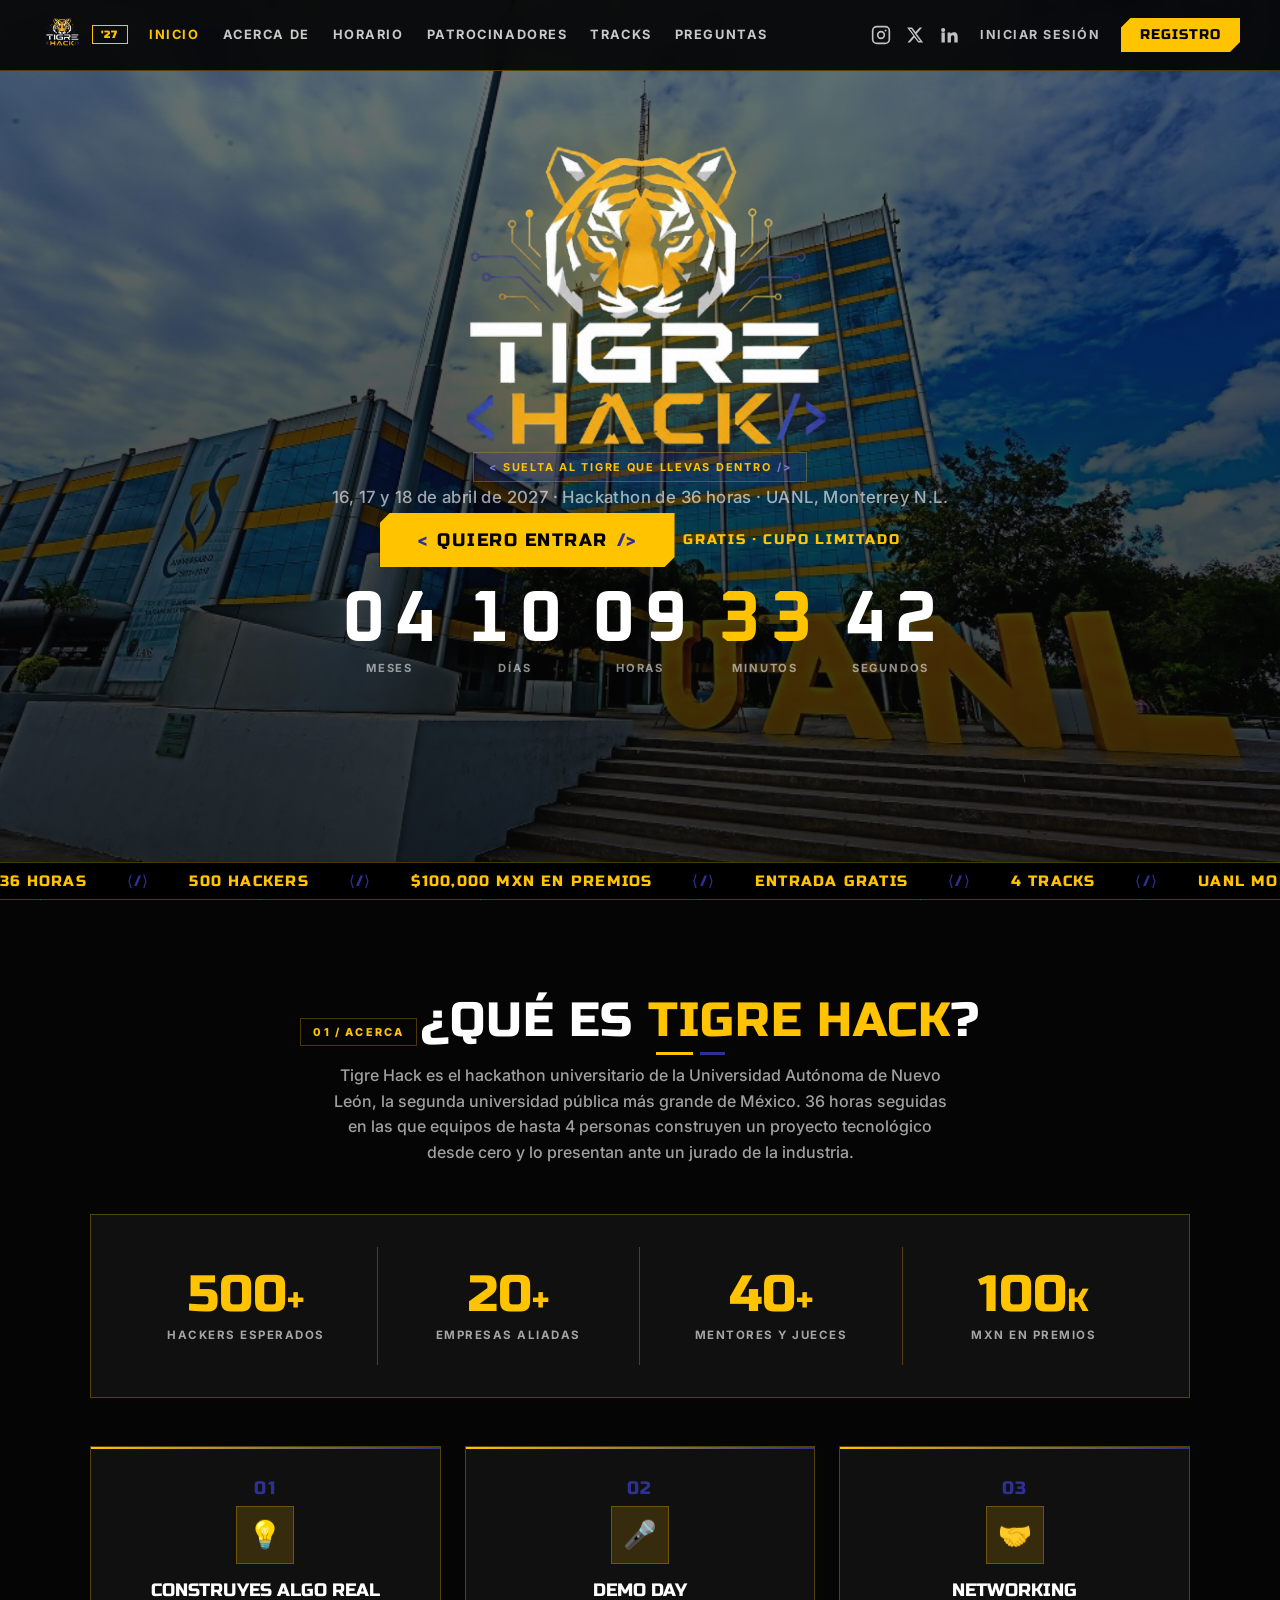
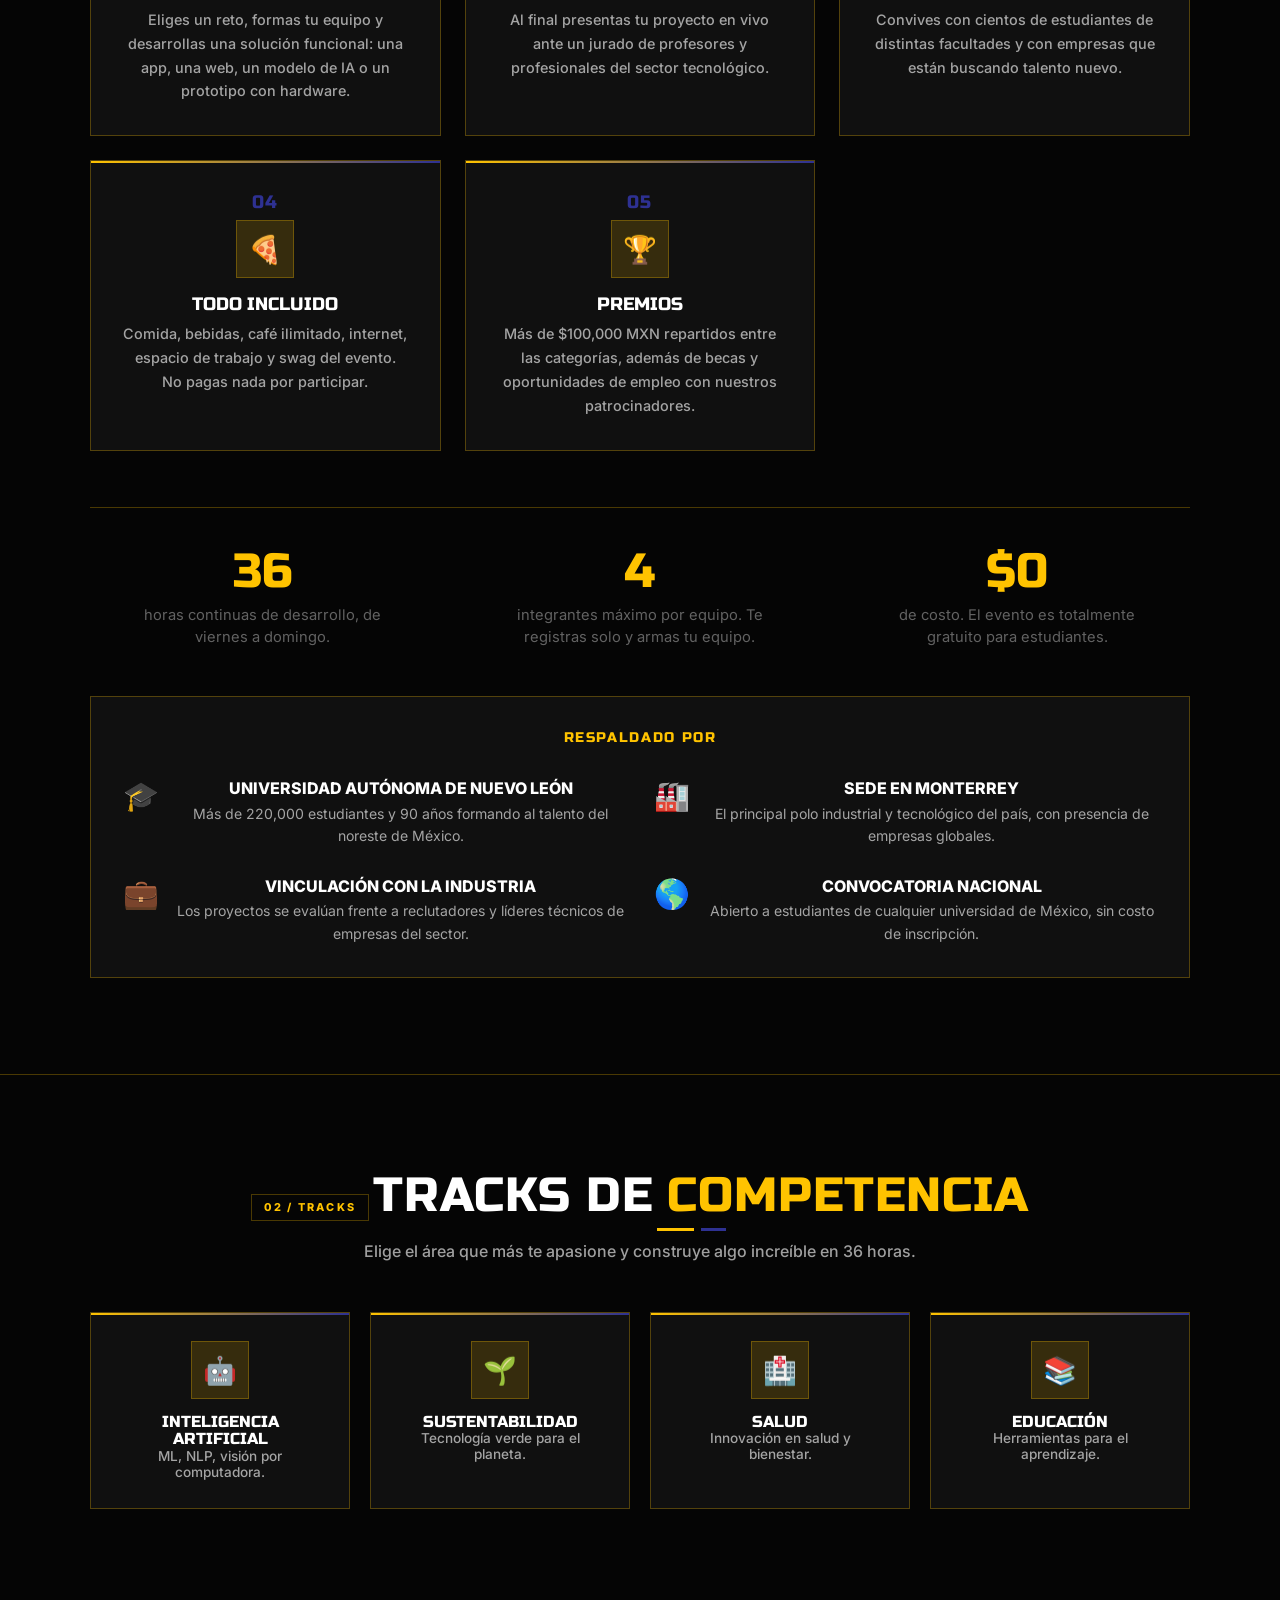
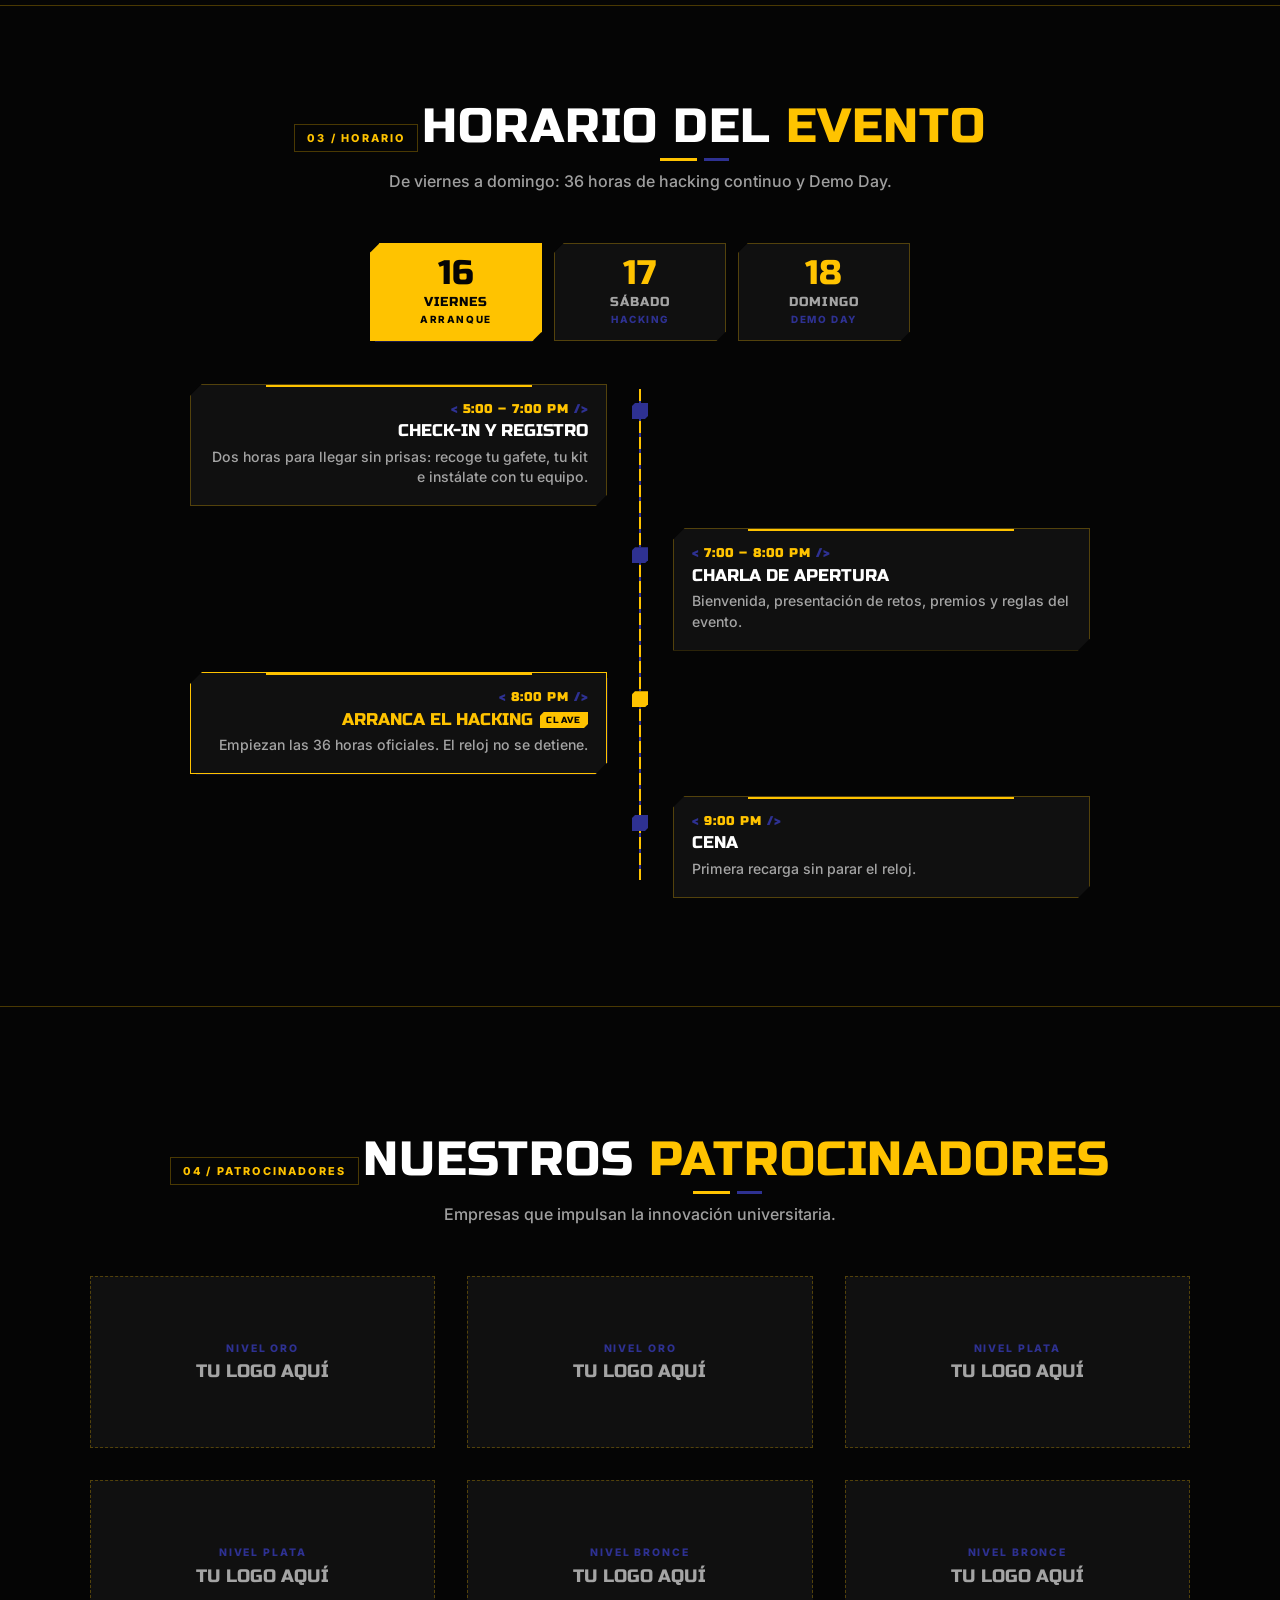
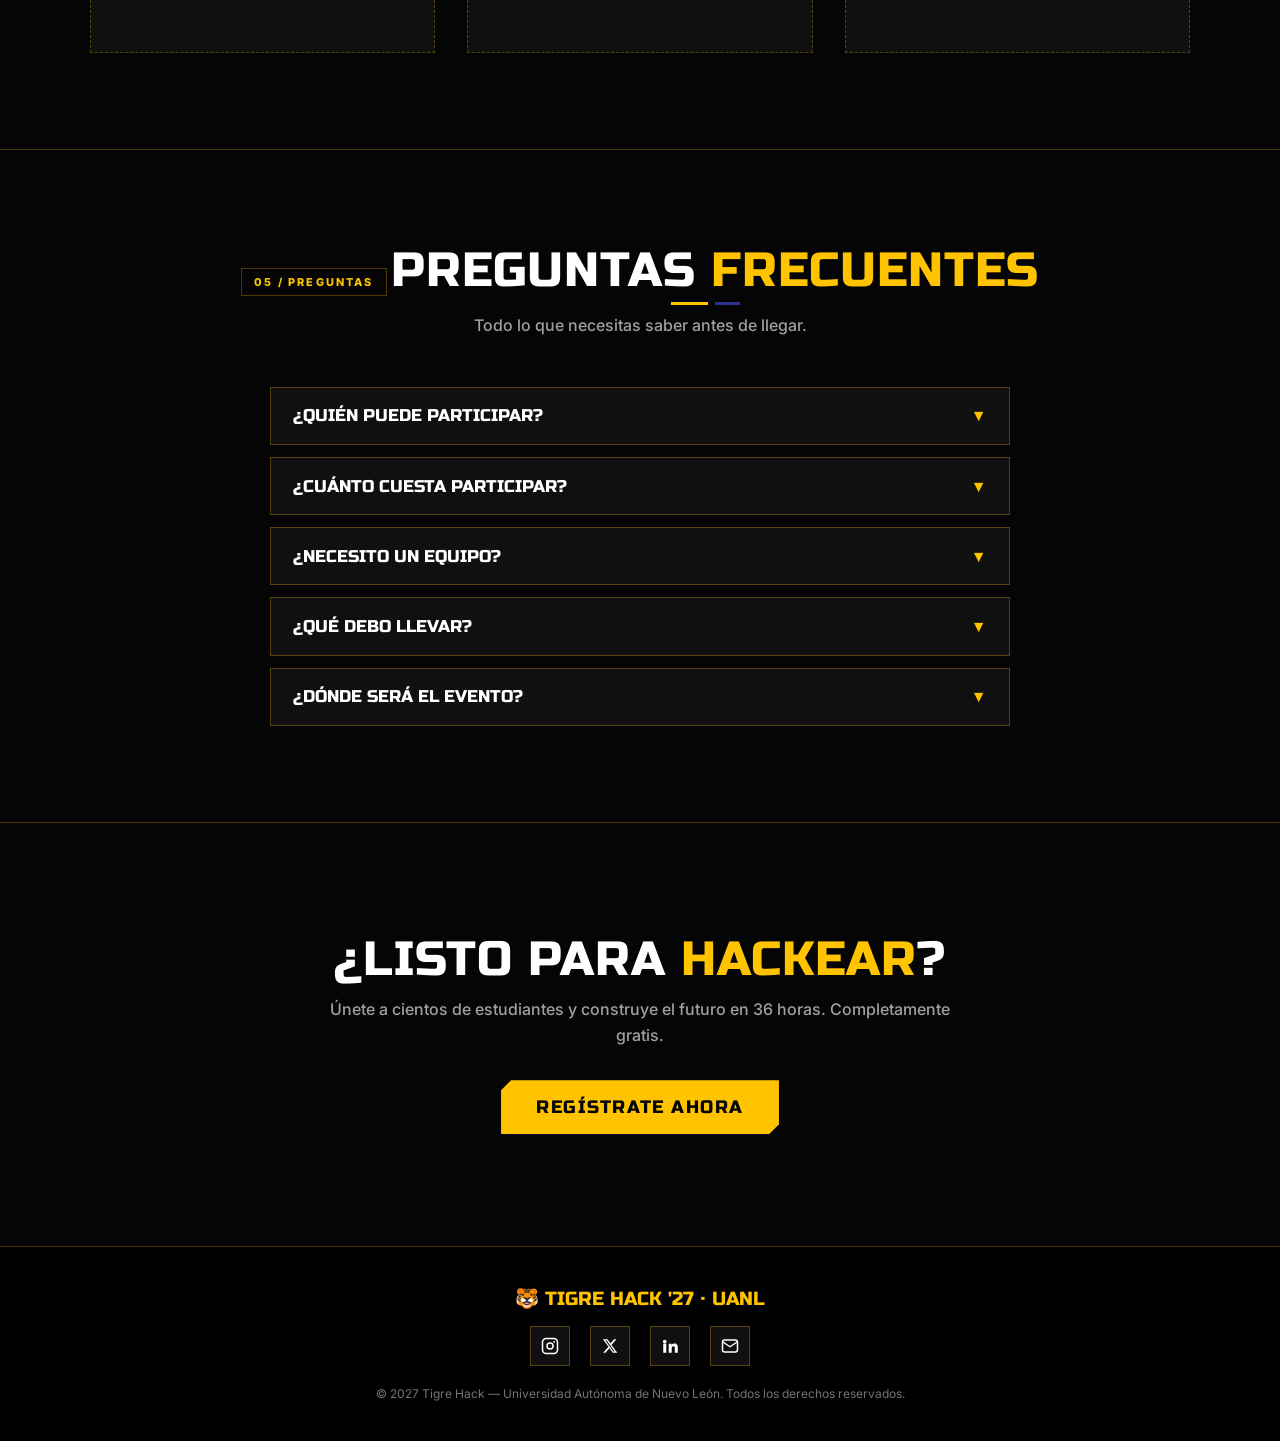
==== index.html @ 17f971e1 "Publica el sitio de Tigre Hack '27 con registro, horario y estilos. Co-authored-by: Cursor <cursorag" ====
<!DOCTYPE html>
<html lang="es">
<head>
  <meta charset="UTF-8" />
  <meta name="viewport" content="width=device-width, initial-scale=1.0" />
  <title>Tigre Hack '27 — UANL</title>
  <link rel="icon" type="image/png" href="logo.png" />
  <link rel="preconnect" href="https://fonts.googleapis.com" />
  <link rel="preconnect" href="https://fonts.gstatic.com" crossorigin />
  <link href="https://fonts.googleapis.com/css2?family=Russo+One&family=Inter:wght@400;500;600;700;800&display=swap" rel="stylesheet" />
  <link rel="stylesheet" href="css/base.css" />
  <link rel="stylesheet" href="css/laptop.css" />
  <link rel="stylesheet" href="css/celular.css" />
  <link rel="stylesheet" href="css/tigre.css?v=contador-sin-caja" />
</head>
<body class="page-logo">
  <div class="tiger-bg"></div>

  <nav>
    <div class="nav-left">
      <img src="logo.png" alt="Tigre Hack" class="nav-logo" />
      <span class="nav-badge">'27</span>
    </div>
    <div class="nav-links">
      <a href="#home" class="active">Inicio</a>
      <a href="#about">Acerca de</a>
      <a href="#schedule">Horario</a>
      <a href="#sponsors">Patrocinadores</a>
      <a href="#tracks">Tracks</a>
      <a href="#faq">Preguntas</a>
    </div>
    <div class="nav-right">
      <!-- Cambia el href por el link real de cada red -->
      <a href="#" target="_blank" rel="noopener" title="Instagram" aria-label="Instagram">
        <svg viewBox="0 0 24 24" fill="none" stroke="currentColor" stroke-width="2" stroke-linecap="round" stroke-linejoin="round">
          <rect x="2" y="2" width="20" height="20" rx="5" />
          <circle cx="12" cy="12" r="4" />
          <circle cx="17.5" cy="6.5" r="1.2" fill="currentColor" stroke="none" />
        </svg>
      </a>
      <a href="#" target="_blank" rel="noopener" title="X" aria-label="X">
        <svg viewBox="0 0 24 24" fill="currentColor">
          <path d="M17.53 3h3.02l-6.6 7.54L21.75 21h-5.9l-4.62-5.9L5.94 21H2.92l7.06-8.07L2.5 3h6.05l4.18 5.4L17.53 3Zm-1.06 16.2h1.67L7.6 4.71H5.81l10.66 14.49Z" />
        </svg>
      </a>
      <a href="#" target="_blank" rel="noopener" title="LinkedIn" aria-label="LinkedIn">
        <svg viewBox="0 0 24 24" fill="currentColor">
          <path d="M4.98 3.5a2.5 2.5 0 1 1 0 5 2.5 2.5 0 0 1 0-5ZM3 9h4v12H3V9Zm7 0h3.8v1.7h.05c.53-.95 1.83-1.95 3.77-1.95 4.03 0 4.78 2.5 4.78 5.76V21h-4v-5.6c0-1.34-.02-3.07-1.9-3.07-1.9 0-2.2 1.46-2.2 2.97V21h-4V9Z" />
        </svg>
      </a>
      <a href="login.html" class="nav-login">Iniciar sesión</a>
      <a href="registro.html" class="nav-cta">Registro</a>
    </div>
    <button class="menu-btn" id="menuBtn" type="button" aria-label="Abrir menú">
      <span></span><span></span><span></span>
    </button>
  </nav>

  <div class="mobile-menu" id="mobileMenu">
    <a href="#home" class="active">Inicio</a>
    <a href="#about">Acerca de</a>
    <a href="#schedule">Horario</a>
    <a href="#sponsors">Patrocinadores</a>
    <a href="#tracks">Tracks</a>
    <a href="#faq">Preguntas</a>
    <a href="login.html">Iniciar sesión</a>
    <a href="registro.html" class="mobile-register">Regístrate</a>
  </div>

  <section class="hero" id="home">
    <div class="hero-bg"></div>
    <div class="hero-content">
      <img class="hero-logo" src="logo.png" alt="Tigre Hack Logo" />
      <span class="hero-tag"><span class="brkt">&lt;</span> suelta al tigre que llevas dentro <span class="brkt">/&gt;</span></span>
      <p class="hero-sub">16, 17 y 18 de abril de 2027 · Hackathon de 36 horas · UANL, Monterrey N.L.</p>
      <div class="hero-acts">
        <a href="registro.html" class="btn"><span class="brkt">&lt;</span> Quiero entrar <span class="brkt">/&gt;</span></a>
        <span class="hero-gratis">Gratis · Cupo limitado</span>
      </div>
      <div class="countdown">
        <div class="count-block" id="cd-months-block">
          <span class="count-num" id="cd-months">00</span>
          <span class="count-label">meses</span>
        </div>
        <span class="count-sep" id="cd-months-sep">:</span>
        <div class="count-block">
          <span class="count-num" id="cd-days">00</span>
          <span class="count-label">días</span>
        </div>
        <span class="count-sep">:</span>
        <div class="count-block">
          <span class="count-num" id="cd-hours">00</span>
          <span class="count-label">horas</span>
        </div>
        <span class="count-sep">:</span>
        <div class="count-block">
          <span class="count-num active" id="cd-mins">00</span>
          <span class="count-label">minutos</span>
        </div>
        <span class="count-sep">:</span>
        <div class="count-block">
          <span class="count-num" id="cd-secs">00</span>
          <span class="count-label">segundos</span>
        </div>
      </div>
    </div>
    <div class="ticker" aria-hidden="true">
      <div class="ticker-in">
        <span>36 horas</span><span>500 hackers</span><span>$100,000 MXN en premios</span><span>Entrada gratis</span><span>4 tracks</span><span>UANL Monterrey</span>
        <span>36 horas</span><span>500 hackers</span><span>$100,000 MXN en premios</span><span>Entrada gratis</span><span>4 tracks</span><span>UANL Monterrey</span>
      </div>
    </div>
  </section>

  <section class="about s-azul" id="about">
    <div class="container">
      <span class="tag">01 / Acerca</span>
      <h2 class="s-title clawed">¿Qué es <span>Tigre Hack</span>?</h2>
      <p class="s-sub">Tigre Hack es el hackathon universitario de la Universidad Autónoma de Nuevo León, la segunda universidad pública más grande de México. 36 horas seguidas en las que equipos de hasta 4 personas construyen un proyecto tecnológico desde cero y lo presentan ante un jurado de la industria.</p>

      <div class="stat-strip">
        <div class="stat-cell">
          <span class="stat-num" data-count="500">500</span><span class="stat-plus">+</span>
          <span class="stat-lbl">Hackers esperados</span>
        </div>
        <div class="stat-cell">
          <span class="stat-num" data-count="20">20</span><span class="stat-plus">+</span>
          <span class="stat-lbl">Empresas aliadas</span>
        </div>
        <div class="stat-cell">
          <span class="stat-num" data-count="40">40</span><span class="stat-plus">+</span>
          <span class="stat-lbl">Mentores y jueces</span>
        </div>
        <div class="stat-cell">
          <span class="stat-num" data-count="100">100</span><span class="stat-plus">K</span>
          <span class="stat-lbl">MXN en premios</span>
        </div>
      </div>

      <div class="about-grid">
        <div class="card">
          <div class="val-n">01</div>
          <div class="icon">💡</div>
          <h3>Construyes algo real</h3>
          <p>Eliges un reto, formas tu equipo y desarrollas una solución funcional: una app, una web, un modelo de IA o un prototipo con hardware.</p>
        </div>
        <div class="card">
          <div class="val-n">02</div>
          <div class="icon">🎤</div>
          <h3>Demo Day</h3>
          <p>Al final presentas tu proyecto en vivo ante un jurado de profesores y profesionales del sector tecnológico.</p>
        </div>
        <div class="card">
          <div class="val-n">03</div>
          <div class="icon">🤝</div>
          <h3>Networking</h3>
          <p>Convives con cientos de estudiantes de distintas facultades y con empresas que están buscando talento nuevo.</p>
        </div>
        <div class="card">
          <div class="val-n">04</div>
          <div class="icon">🍕</div>
          <h3>Todo incluido</h3>
          <p>Comida, bebidas, café ilimitado, internet, espacio de trabajo y swag del evento. No pagas nada por participar.</p>
        </div>
        <div class="card">
          <div class="val-n">05</div>
          <div class="icon">🏆</div>
          <h3>Premios</h3>
          <p>Más de $100,000 MXN repartidos entre las categorías, además de becas y oportunidades de empleo con nuestros patrocinadores.</p>
        </div>
      </div>

      <div class="about-extra">
        <div class="extra-item">
          <span class="extra-num">36</span>
          <p>horas continuas de desarrollo, de viernes a domingo.</p>
        </div>
        <div class="extra-item">
          <span class="extra-num">4</span>
          <p>integrantes máximo por equipo. Te registras solo y armas tu equipo.</p>
        </div>
        <div class="extra-item">
          <span class="extra-num">$0</span>
          <p>de costo. El evento es totalmente gratuito para estudiantes.</p>
        </div>
      </div>

      <div class="respaldo">
        <h3 class="respaldo-title">Respaldado por</h3>
        <div class="respaldo-grid">
          <div class="respaldo-item">
            <span class="respaldo-icon">🎓</span>
            <div>
              <h4>Universidad Autónoma de Nuevo León</h4>
              <p>Más de 220,000 estudiantes y 90 años formando al talento del noreste de México.</p>
            </div>
          </div>
          <div class="respaldo-item">
            <span class="respaldo-icon">🏭</span>
            <div>
              <h4>Sede en Monterrey</h4>
              <p>El principal polo industrial y tecnológico del país, con presencia de empresas globales.</p>
            </div>
          </div>
          <div class="respaldo-item">
            <span class="respaldo-icon">💼</span>
            <div>
              <h4>Vinculación con la industria</h4>
              <p>Los proyectos se evalúan frente a reclutadores y líderes técnicos de empresas del sector.</p>
            </div>
          </div>
          <div class="respaldo-item">
            <span class="respaldo-icon">🌎</span>
            <div>
              <h4>Convocatoria nacional</h4>
              <p>Abierto a estudiantes de cualquier universidad de México, sin costo de inscripción.</p>
            </div>
          </div>
        </div>
      </div>
    </div>
  </section>

  <section class="tracks" id="tracks">
    <div class="container">
      <span class="tag">02 / Tracks</span>
      <h2 class="s-title clawed">Tracks de <span>Competencia</span></h2>
      <p class="s-sub">Elige el área que más te apasione y construye algo increíble en 36 horas.</p>
      <div class="tracks-grid">
        <div class="track"><div class="icon">🤖</div><h3>Inteligencia Artificial</h3><p>ML, NLP, visión por computadora.</p></div>
        <div class="track"><div class="icon">🌱</div><h3>Sustentabilidad</h3><p>Tecnología verde para el planeta.</p></div>
        <div class="track"><div class="icon">🏥</div><h3>Salud</h3><p>Innovación en salud y bienestar.</p></div>
        <div class="track"><div class="icon">📚</div><h3>Educación</h3><p>Herramientas para el aprendizaje.</p></div>
      </div>
    </div>
  </section>

  <section class="schedule s-oro" id="schedule">
    <div class="container">
      <span class="tag">03 / Horario</span>
      <h2 class="s-title clawed">Horario del <span>Evento</span></h2>
      <p class="s-sub">De viernes a domingo: 36 horas de hacking continuo y Demo Day.</p>

      <div class="day-tabs" role="tablist">
        <button class="day-tab active" data-day="vie" role="tab" aria-selected="true">
          <span class="dt-num">16</span>
          <b>Viernes</b>
          <small>Arranque</small>
        </button>
        <button class="day-tab" data-day="sab" role="tab" aria-selected="false">
          <span class="dt-num">17</span>
          <b>Sábado</b>
          <small>Hacking</small>
        </button>
        <button class="day-tab" data-day="dom" role="tab" aria-selected="false">
          <span class="dt-num">18</span>
          <b>Domingo</b>
          <small>Demo Day</small>
        </button>
      </div>

      <div class="schedule-board">
        <div class="timeline is-on" id="day-vie">
          <article class="t-item">
            <div class="t-dot"></div>
            <div class="t-body">
              <div class="time">5:00 – 7:00 PM</div>
              <h3>Check-in y registro</h3>
              <p>Dos horas para llegar sin prisas: recoge tu gafete, tu kit e instálate con tu equipo.</p>
            </div>
          </article>
          <article class="t-item">
            <div class="t-dot"></div>
            <div class="t-body">
              <div class="time">7:00 – 8:00 PM</div>
              <h3>Charla de apertura</h3>
              <p>Bienvenida, presentación de retos, premios y reglas del evento.</p>
            </div>
          </article>
          <article class="t-item highlight">
            <div class="t-dot"></div>
            <div class="t-body">
              <div class="time">8:00 PM</div>
              <h3>Arranca el hacking</h3>
              <p>Empiezan las 36 horas oficiales. El reloj no se detiene.</p>
            </div>
          </article>
          <article class="t-item">
            <div class="t-dot"></div>
            <div class="t-body">
              <div class="time">9:00 PM</div>
              <h3>Cena</h3>
              <p>Primera recarga sin parar el reloj.</p>
            </div>
          </article>
        </div>

        <div class="timeline" id="day-sab">
          <article class="t-item">
            <div class="t-dot"></div>
            <div class="t-body">
              <div class="time">10:00 AM</div>
              <h3>Desayuno</h3>
              <p>Para los que durmieron y para los que no.</p>
            </div>
          </article>
          <article class="t-item">
            <div class="t-dot"></div>
            <div class="t-body">
              <div class="time">2:00 PM</div>
              <h3>Comida</h3>
              <p>Pausa obligatoria. Sal de la silla.</p>
            </div>
          </article>
          <article class="t-item">
            <div class="t-dot"></div>
            <div class="t-body">
              <div class="time">9:00 PM</div>
              <h3>Cena</h3>
              <p>Última recarga fuerte antes del sprint final.</p>
            </div>
          </article>
          <article class="t-item">
            <div class="t-dot"></div>
            <div class="t-body">
              <div class="time">11:00 PM</div>
              <h3>Noche de tigres</h3>
              <p>Torneo relámpago, videojuegos y dinámicas para despejarte.</p>
            </div>
          </article>
        </div>

        <div class="timeline" id="day-dom">
          <article class="t-item highlight">
            <div class="t-dot"></div>
            <div class="t-body">
              <div class="time">8:00 AM</div>
              <h3>Cierre de código</h3>
              <p>Se cumplen las 36 horas. Dejas de escribir código.</p>
            </div>
          </article>
          <article class="t-item highlight">
            <div class="t-dot"></div>
            <div class="t-body">
              <div class="time">8:15 AM</div>
              <h3>Entrega en la plataforma</h3>
              <p>Repo, video y presentación deben estar subidos. Después de esta hora no se aceptan cambios.</p>
            </div>
          </article>
          <article class="t-item">
            <div class="t-dot"></div>
            <div class="t-body">
              <div class="time">8:30 AM</div>
              <h3>Ensayo libre</h3>
              <p>Monta tu stand y practica el pitch antes de que lleguen los jueces.</p>
            </div>
          </article>
          <article class="t-item">
            <div class="t-dot"></div>
            <div class="t-body">
              <div class="time">10:00 AM</div>
              <h3>Desayuno</h3>
              <p>Ya la libraste. Come antes de presentar.</p>
            </div>
          </article>
          <article class="t-item">
            <div class="t-dot"></div>
            <div class="t-body">
              <div class="time">11:00 AM</div>
              <h3>Ronda de jueces</h3>
              <p>Expo por mesas: los jueces pasan a tu stand para ver la demo en vivo.</p>
            </div>
          </article>
          <article class="t-item">
            <div class="t-dot"></div>
            <div class="t-body">
              <div class="time">12:30 PM</div>
              <h3>Pitch de finalistas</h3>
              <p>Los mejores equipos presentan en el escenario principal.</p>
            </div>
          </article>
          <article class="t-item">
            <div class="t-dot"></div>
            <div class="t-body">
              <div class="time">2:00 PM</div>
              <h3>Comida</h3>
              <p>Comemos juntos mientras delibera el jurado.</p>
            </div>
          </article>
          <article class="t-item highlight">
            <div class="t-dot"></div>
            <div class="t-body">
              <div class="time">3:30 PM</div>
              <h3>Premiación y clausura</h3>
              <p>Ganadores generales, premios por reto y menciones especiales.</p>
            </div>
          </article>
          <article class="t-item">
            <div class="t-dot"></div>
            <div class="t-body">
              <div class="time">4:30 PM</div>
              <h3>Foto grupal y despedida</h3>
              <p>Nos llevamos la foto y tú te llevas el proyecto.</p>
            </div>
          </article>
        </div>
      </div>
    </div>
  </section>

  <section class="sponsors" id="sponsors">
    <div class="container">
      <span class="tag">04 / Patrocinadores</span>
      <h2 class="s-title clawed">Nuestros <span>Patrocinadores</span></h2>
      <p class="s-sub">Empresas que impulsan la innovación universitaria.</p>
      <div class="sponsors-row">
        <div class="sp-box"><span>Nivel Oro</span><b>Tu logo aquí</b></div>
        <div class="sp-box"><span>Nivel Oro</span><b>Tu logo aquí</b></div>
        <div class="sp-box"><span>Nivel Plata</span><b>Tu logo aquí</b></div>
        <div class="sp-box"><span>Nivel Plata</span><b>Tu logo aquí</b></div>
        <div class="sp-box"><span>Nivel Bronce</span><b>Tu logo aquí</b></div>
        <div class="sp-box"><span>Nivel Bronce</span><b>Tu logo aquí</b></div>
      </div>
    </div>
  </section>

  <section class="faq s-azul" id="faq">
    <div class="container">
      <span class="tag">05 / Preguntas</span>
      <h2 class="s-title clawed">Preguntas <span>Frecuentes</span></h2>
      <p class="s-sub">Todo lo que necesitas saber antes de llegar.</p>
      <div class="faq-list">
        <div class="faq-item">
          <div class="faq-q">¿Quién puede participar? <span class="arr">▼</span></div>
          <div class="faq-a">Cualquier estudiante universitario activo en México. ¡No necesitas experiencia previa!</div>
        </div>
        <div class="faq-item">
          <div class="faq-q">¿Cuánto cuesta participar? <span class="arr">▼</span></div>
          <div class="faq-a">Es completamente gratis. Incluye comida, bebidas, swag y espacio de trabajo.</div>
        </div>
        <div class="faq-item">
          <div class="faq-q">¿Necesito un equipo? <span class="arr">▼</span></div>
          <div class="faq-a">El registro es individual, pero debes formar tu propio equipo de hasta 4 personas antes del evento.</div>
        </div>
        <div class="faq-item">
          <div class="faq-q">¿Qué debo llevar? <span class="arr">▼</span></div>
          <div class="faq-a">Tu laptop, cargador y muchas ganas. Nosotros ponemos la comida, internet, espacio y café ☕.</div>
        </div>
        <div class="faq-item">
          <div class="faq-q">¿Dónde será el evento? <span class="arr">▼</span></div>
          <div class="faq-a">En las instalaciones de la UANL, Monterrey N.L. La ubicación exacta se comparte al confirmar registro.</div>
        </div>
      </div>
    </div>
  </section>

  <section class="cta" id="register">
    <div class="container">
      <h2 class="s-title">¿Listo para <span>hackear</span>?</h2>
      <p class="s-sub">Únete a cientos de estudiantes y construye el futuro en 36 horas. Completamente gratis.</p>
      <a href="registro.html" class="btn">Regístrate Ahora</a>
    </div>
  </section>

  <footer>
    <div class="f-logo">🐯 TIGRE HACK '27 · UANL</div>
    <div class="f-socials">
      <!-- Cambia el href por el link real de cada red -->
      <a href="#" target="_blank" rel="noopener" title="Instagram" aria-label="Instagram">
        <svg viewBox="0 0 24 24" fill="none" stroke="currentColor" stroke-width="2" stroke-linecap="round" stroke-linejoin="round">
          <rect x="2" y="2" width="20" height="20" rx="5" />
          <circle cx="12" cy="12" r="4" />
          <circle cx="17.5" cy="6.5" r="1.2" fill="currentColor" stroke="none" />
        </svg>
      </a>
      <a href="#" target="_blank" rel="noopener" title="X" aria-label="X">
        <svg viewBox="0 0 24 24" fill="currentColor">
          <path d="M17.53 3h3.02l-6.6 7.54L21.75 21h-5.9l-4.62-5.9L5.94 21H2.92l7.06-8.07L2.5 3h6.05l4.18 5.4L17.53 3Zm-1.06 16.2h1.67L7.6 4.71H5.81l10.66 14.49Z" />
        </svg>
      </a>
      <a href="#" target="_blank" rel="noopener" title="LinkedIn" aria-label="LinkedIn">
        <svg viewBox="0 0 24 24" fill="currentColor">
          <path d="M4.98 3.5a2.5 2.5 0 1 1 0 5 2.5 2.5 0 0 1 0-5ZM3 9h4v12H3V9Zm7 0h3.8v1.7h.05c.53-.95 1.83-1.95 3.77-1.95 4.03 0 4.78 2.5 4.78 5.76V21h-4v-5.6c0-1.34-.02-3.07-1.9-3.07-1.9 0-2.2 1.46-2.2 2.97V21h-4V9Z" />
        </svg>
      </a>
      <a href="mailto:" title="Email" aria-label="Email">
        <svg viewBox="0 0 24 24" fill="none" stroke="currentColor" stroke-width="2" stroke-linecap="round" stroke-linejoin="round">
          <rect x="2" y="4" width="20" height="16" rx="3" />
          <path d="m3 7 9 6 9-6" />
        </svg>
      </a>
    </div>
    <p>© 2027 Tigre Hack — Universidad Autónoma de Nuevo León. Todos los derechos reservados.</p>
  </footer>

  <script src="js/app.js"></script>
</body>
</html>
---- css/base.css ----
*, *::before, *::after { margin: 0; padding: 0; box-sizing: border-box; }

:root {
  --blue: #003087;
  --blue2: #001f5b;
  --yellow: #FFC300;
  --white: #ffffff;
  --dark: #003366;
  --bg-deep: #002a52;
  --font: system-ui, -apple-system, "Segoe UI", Roboto, sans-serif;
}

html { scroll-behavior: smooth; }
html, body { max-width: 100%; overflow-x: hidden; }
body {
  font-family: var(--font);
  background: var(--dark);
  color: var(--white);
}
a { text-decoration: none; color: inherit; }
.menu-btn,
.mobile-menu { display: none; }

nav {
  position: fixed;
  top: 0; left: 0;
  width: 100%;
  z-index: 200;
  display: flex;
  align-items: center;
  justify-content: space-between;
  background: rgba(0, 30, 60, 0.85);
  backdrop-filter: blur(10px);
}
.nav-left { display: flex; align-items: center; gap: 0.5rem; }
.nav-logo { width: auto; display: block; }
.nav-badge {
  border: 1px solid var(--yellow);
  color: var(--yellow);
  font-size: 0.65rem;
  font-weight: 700;
  padding: 2px 8px;
  border-radius: 4px;
  letter-spacing: 1px;
}
.nav-links a {
  font-size: 0.8rem;
  font-weight: 700;
  text-transform: uppercase;
  letter-spacing: 1.5px;
  color: rgba(255, 255, 255, 0.8);
}
.nav-links a:hover,
.nav-links a.active { color: var(--yellow); }
.nav-right { display: flex; align-items: center; gap: 0.9rem; }
.nav-right a {
  color: rgba(255, 255, 255, 0.75);
  display: flex;
  align-items: center;
  justify-content: center;
  transition: color 0.2s, transform 0.2s;
}
.nav-right a svg { width: 20px; height: 20px; display: block; }
.nav-right a:hover { color: var(--yellow); transform: translateY(-2px); }
.nav-cta {
  border: 3px solid #101010;
  background: #101010;
  color: #ffc72c !important;
  font-size: 0.95rem;
  font-weight: 400;
  text-transform: uppercase;
  letter-spacing: 0.05em;
  padding: 0.6rem 1.3rem;
  border-radius: 0;
  margin-left: 0.4rem;
  box-shadow: 5px 5px 0 rgba(16, 16, 16, 0.28);
}
.nav-cta:hover {
  transform: translate(-2px, -2px);
  box-shadow: 8px 8px 0 rgba(16, 16, 16, 0.35);
}
.nav-login {
  font-size: 0.78rem;
  font-weight: 700;
  text-transform: uppercase;
  letter-spacing: 1px;
  margin-left: 0.4rem;
}

.hero {
  position: relative;
  width: 100%;
  display: flex;
  flex-direction: column;
  align-items: center;
  justify-content: center;
  text-align: center;
  overflow: hidden;
}
.hero-bg {
  position: absolute;
  inset: 0;
  background:
    linear-gradient(to bottom, rgba(0, 0, 0, 0.5) 0%, rgba(0, 31, 91, 0.65) 100%),
    url("../Imagenes/fondo-hero-uanl.jpg") center / cover no-repeat;
}
.hero-content {
  position: relative;
  z-index: 2;
  padding: 0 1rem;
  width: 100%;
  display: flex;
  flex-direction: column;
  align-items: center;
  text-align: center;
}
.hero-logo {
  display: block;
  margin-left: auto;
  margin-right: auto;
}
.hero-sub {
  opacity: 0.85;
  letter-spacing: 0.4px;
  line-height: 1.5;
}

.countdown { display: flex; justify-content: center; align-items: flex-start; }
.countdown [hidden] { display: none; }
.count-block { display: flex; flex-direction: column; align-items: center; }
.count-num {
  font-weight: 700;
  line-height: 1;
  font-variant-numeric: tabular-nums;
}
.count-num.active { color: var(--yellow); }
.count-label {
  font-size: 0.7rem;
  text-transform: uppercase;
  letter-spacing: 2px;
  opacity: 0.6;
  margin-top: 0.3rem;
}
.count-sep {
  font-weight: 900;
  opacity: 0.3;
  padding-top: 0.15rem;
}

section { position: relative; }
.container { max-width: 1100px; margin: 0 auto; position: relative; z-index: 1; text-align: center; }
.s-title { font-weight: 900; margin-bottom: 0.75rem; }
.s-title span { color: var(--yellow); }
.s-sub { opacity: 0.65; max-width: 580px; line-height: 1.6; margin-left: auto; margin-right: auto; }

.about { background: transparent; }

.about-grid { display: grid; }
.card {
  position: relative;
  background:
    linear-gradient(150deg, rgba(255, 255, 255, 0.07), rgba(255, 255, 255, 0.015));
  border: 1px solid rgba(255, 255, 255, 0.1);
  border-radius: 20px;
  backdrop-filter: blur(6px);
  overflow: hidden;
}
.card::before {
  content: "";
  position: absolute;
  top: 0;
  left: 1.75rem;
  right: 1.75rem;
  height: 1px;
  background: linear-gradient(90deg, transparent, rgba(255, 195, 0, 0.7), transparent);
}
.card .icon {
  display: inline-flex;
  align-items: center;
  justify-content: center;
  border-radius: 14px;
  background: rgba(255, 195, 0, 0.1);
  border: 1px solid rgba(255, 195, 0, 0.25);
  margin-bottom: 1rem;
}
.card h3 { color: var(--white); margin-bottom: 0.5rem; }
.card p { opacity: 0.6; line-height: 1.65; }

.stat-strip {
  display: grid;
  border: 1px solid rgba(255, 195, 0, 0.22);
  border-radius: 20px;
  background:
    linear-gradient(145deg, rgba(255, 195, 0, 0.08), rgba(0, 48, 135, 0.25));
  box-shadow: 0 20px 60px rgba(0, 0, 0, 0.35);
  backdrop-filter: blur(6px);
}
.stat-cell { text-align: center; }
.stat-num,
.stat-plus {
  font-weight: 900;
  color: var(--yellow);
  line-height: 1;
}
.stat-lbl {
  display: block;
  text-transform: uppercase;
  letter-spacing: 1.5px;
  opacity: 0.6;
  font-weight: 700;
}

.about-extra {
  display: grid;
  border-top: 1px solid rgba(255, 195, 0, 0.15);
}

.respaldo { border-top: 1px solid rgba(255, 195, 0, 0.15); }
.respaldo-title {
  text-align: center;
  text-transform: uppercase;
  letter-spacing: 3px;
  color: var(--yellow);
  font-weight: 800;
}
.respaldo-grid { display: grid; }
.respaldo-item { display: flex; align-items: flex-start; }
.respaldo-item h4 { font-weight: 800; margin-bottom: 0.3rem; }
.respaldo-item p { opacity: 0.6; line-height: 1.6; }
.extra-item { text-align: center; }
.extra-num {
  display: block;
  font-weight: 900;
  color: var(--yellow);
  line-height: 1;
}
.extra-item p { opacity: 0.6; line-height: 1.5; }

.tracks { background: transparent; }
.tracks-grid { display: grid; }
.track {
  position: relative;
  border: 1px solid rgba(255, 255, 255, 0.12);
  border-radius: 18px;
  text-align: center;
  background: linear-gradient(160deg, rgba(255, 255, 255, 0.08), rgba(255, 255, 255, 0.02));
  backdrop-filter: blur(6px);
  overflow: hidden;
}
.track::before {
  content: "";
  position: absolute;
  top: 0;
  left: 25%;
  right: 25%;
  height: 1px;
  background: linear-gradient(90deg, transparent, rgba(255, 195, 0, 0.6), transparent);
}
.track .icon {
  display: inline-flex;
  align-items: center;
  justify-content: center;
  border-radius: 50%;
  background: rgba(255, 195, 0, 0.1);
  border: 1px solid rgba(255, 195, 0, 0.25);
  margin-bottom: 0.85rem;
}
.track p { opacity: 0.55; }

.schedule { background: transparent; }

.day-tabs {
  display: grid;
  grid-template-columns: repeat(3, 1fr);
  gap: 0.7rem;
  margin: 0 auto 2.25rem;
  max-width: 520px;
}
.day-tab {
  font: inherit;
  cursor: pointer;
  color: #fff;
  padding: 0.75rem 0.6rem 0.85rem;
  font-weight: 700;
  letter-spacing: 0.02em;
  background: rgba(255, 255, 255, 0.06);
  border: 1px solid rgba(255, 255, 255, 0.18);
  transition: 0.2s;
}
.day-tab b,
.day-tab small,
.dt-num { display: block; }
.day-tab:hover { border-color: var(--yellow); }
.day-tab.active {
  background: var(--yellow);
  border-color: var(--yellow);
  color: var(--dark);
}

.schedule-board { width: 100%; }
.timeline {
  display: flex;
  flex-direction: column;
  position: relative;
  width: 100%;
  max-width: 880px;
  margin: 0 auto;
  padding: 0.25rem 0 0;
  box-sizing: border-box;
}
.timeline[hidden],
.timeline:not(.is-on) { display: none !important; }
.timeline.is-on { display: flex; }
.t-item {
  display: grid;
  grid-template-columns: 1fr 22px 1fr;
  column-gap: 1.25rem;
  align-items: start;
  position: relative;
  padding: 0 0 1.5rem;
  text-align: left;
}
.t-dot {
  grid-column: 2;
  grid-row: 1;
  width: 14px;
  height: 14px;
  margin-top: 1.15rem;
  justify-self: center;
  border-radius: 0;
  background: var(--yellow);
  box-sizing: border-box;
  position: relative;
  z-index: 2;
}
.t-body { width: 100%; }
.t-item:nth-of-type(odd) .t-body {
  grid-column: 1;
  grid-row: 1;
  text-align: right;
}
.t-item:nth-of-type(even) .t-body {
  grid-column: 3;
  grid-row: 1;
  text-align: left;
}
.time { color: var(--yellow); font-weight: 700; }
.t-body p { opacity: 0.55; }
.t-item.highlight .t-body h3 { color: var(--yellow); }

.sponsors {
  background: transparent;
  text-align: center;
}
.sponsors-row { display: flex; flex-wrap: wrap; justify-content: center; }
.sp-box {
  background: linear-gradient(160deg, rgba(255, 255, 255, 0.07), rgba(255, 255, 255, 0.02));
  border: 1px dashed rgba(255, 255, 255, 0.22);
  border-radius: 16px;
  backdrop-filter: blur(4px);
  display: flex;
  align-items: center;
  justify-content: center;
  font-size: 0.75rem;
  opacity: 0.5;
}

.faq { background: transparent; }
.faq-list { display: flex; flex-direction: column; }
.faq-item {
  border: 1px solid rgba(255, 255, 255, 0.1);
  border-radius: 16px;
  overflow: hidden;
  background: linear-gradient(160deg, rgba(255, 255, 255, 0.06), rgba(255, 255, 255, 0.015));
  backdrop-filter: blur(4px);
}
.faq-q {
  cursor: pointer;
  font-weight: 600;
  display: flex;
  justify-content: space-between;
  align-items: center;
  gap: 1rem;
  user-select: none;
}
.faq-q .arr { color: var(--yellow); }
.faq-a { display: none; opacity: 0.65; line-height: 1.7; }
.faq-item.open .faq-a { display: block; }
.faq-item.open .arr { transform: rotate(180deg); }

.cta {
  background: transparent;
  text-align: center;
}
.cta .s-sub { margin-left: auto; margin-right: auto; }
.btn {
  display: inline-block;
  background: #ffc72c;
  color: #101010;
  font-weight: 400;
  border: 3px solid #101010;
  border-radius: 0;
  text-transform: uppercase;
  letter-spacing: 0.05em;
  box-shadow: 8px 8px 0 rgba(16, 16, 16, 0.3);
}

footer { background: transparent; text-align: center; }
.f-logo { font-weight: 900; color: var(--yellow); margin-bottom: 1rem; }
.f-socials { display: flex; justify-content: center; gap: 1.25rem; margin-bottom: 1.25rem; }
.f-socials a {
  width: 40px;
  height: 40px;
  border: 1px solid rgba(255, 255, 255, 0.15);
  border-radius: 50%;
  display: flex;
  align-items: center;
  justify-content: center;
  color: rgba(255, 255, 255, 0.75);
  transition: color 0.2s, border-color 0.2s, transform 0.2s;
}
.f-socials a svg { width: 18px; height: 18px; display: block; }
.f-socials a:hover {
  color: var(--yellow);
  border-color: var(--yellow);
  transform: translateY(-2px);
}
footer p { font-size: 0.75rem; opacity: 0.35; }
---- css/laptop.css ----
/* Estilos solo para laptop / escritorio */
@media (min-width: 769px) {
  nav {
    padding: 0.8rem 2.5rem;
    justify-content: flex-start;
    gap: 1.35rem;
  }
  .nav-logo { height: 44px; }
  .nav-links { display: flex; gap: 1.45rem; }
  .nav-right { display: flex; margin-left: auto; }
  .menu-btn,
  .mobile-menu { display: none !important; }

  .hero {
    height: 100vh;
    justify-content: flex-start;
    padding-top: 5.6rem;
    padding-bottom: 3.4rem;
  }
  .hero-logo {
    width: 480px;
    margin: 0 auto -0.5rem;
    filter: drop-shadow(0 0 40px rgba(255, 195, 0, 0.25));
  }
  .hero-sub {
    font-size: 1.05rem;
    max-width: 640px;
    margin: 0 auto 0.15rem;
  }
  .hero-acts { margin: 0.1rem auto 0.45rem; }

  .countdown { gap: 2.5rem; }
  .count-num { font-size: 4.5rem; }
  .count-sep { font-size: 4rem; display: block; }

  section { padding: 6rem 2rem; }
  .s-title { font-size: 3rem; }
  .s-sub { margin: 0 auto 3rem; font-size: 1rem; }

  .stat-strip {
    grid-template-columns: repeat(4, 1fr);
    padding: 2rem 1.5rem;
    margin-bottom: 3rem;
  }
  .stat-num { font-size: 3.2rem; }
  .stat-plus { font-size: 2rem; }
  .stat-lbl { font-size: 0.72rem; margin-top: 0.5rem; }

  .respaldo { margin-top: 3.5rem; padding-top: 2.5rem; }
  .respaldo-title { font-size: 0.85rem; margin-bottom: 2rem; }
  .respaldo-grid { grid-template-columns: repeat(2, 1fr); gap: 1.75rem; }
  .respaldo-item { gap: 1rem; }
  .respaldo-icon { font-size: 1.8rem; }
  .respaldo-item h4 { font-size: 1rem; }
  .respaldo-item p { font-size: 0.88rem; }

  .about-grid { grid-template-columns: repeat(3, 1fr); gap: 1.5rem; }
  .about-extra {
    grid-template-columns: repeat(3, 1fr);
    gap: 2rem;
    margin-top: 3.5rem;
    padding-top: 2.5rem;
  }
  .extra-num { font-size: 3rem; margin-bottom: 0.5rem; }
  .extra-item p { font-size: 0.92rem; max-width: 260px; margin: 0 auto; }
  .card { padding: 2rem; }
  .card .icon { font-size: 1.7rem; width: 58px; height: 58px; }
  .card h3 { font-size: 1.15rem; }
  .card p { font-size: 0.9rem; }
  .card {
    transition: transform 0.15s, box-shadow 0.15s;
  }
  .card:hover {
    transform: translate(-3px, -3px);
    box-shadow: 9px 9px 0 #101010;
  }

  .tracks-grid { grid-template-columns: repeat(4, 1fr); gap: 1.25rem; }
  .track { padding: 1.75rem; transition: transform 0.15s, box-shadow 0.15s; }
  .track .icon { font-size: 1.7rem; width: 58px; height: 58px; }
  .track h3 { font-size: 1rem; }
  .track p { font-size: 0.85rem; }
  .track:hover {
    transform: translate(-3px, -3px);
    box-shadow: 9px 9px 0 #101010;
  }

  .timeline { max-width: 900px; }
  body.page-logo .schedule { padding-bottom: 6rem; }
  body.page-logo .sponsors { padding-top: 7rem; }
  .t-body h3 { font-size: 1.05rem; }
  .t-body p { font-size: 0.88rem; }

  .sponsors .s-sub { margin: 0 auto 3rem; }
  .sponsors-row { gap: 2rem; }
  .sp-box { width: 170px; height: 85px; }
  .sp-box:hover { border-color: var(--yellow); opacity: 0.85; }

  .faq-list { max-width: 740px; gap: 0.9rem; margin-left: auto; margin-right: auto; }
  .faq-q { padding: 1.1rem 1.4rem; font-size: 0.95rem; }
  .faq-a { padding: 0 1.4rem 1.1rem; font-size: 0.9rem; }
  .faq-item:hover { border-color: rgba(255, 195, 0, 0.25); }

  .cta { padding: 7rem 2rem; }
  .cta .s-sub { margin-bottom: 2rem; }
  .btn { padding: 1rem 2.6rem; font-size: 1.6rem; }
  .btn:hover {
    transform: translate(-2px, -2px);
    box-shadow: 8px 8px 0 rgba(16, 16, 16, 0.35);
  }

  footer { padding: 2.5rem 2rem; }
  .f-logo { font-size: 1.2rem; }
  .f-socials a:hover { border-color: var(--yellow); color: var(--yellow); }
}
---- css/celular.css ----
/* Estilos solo para celular */
@media (max-width: 768px) {
  nav { padding: 0.6rem 1rem; }
  .nav-logo { height: 42px; }
  .nav-links,
  .nav-right { display: none; }

  .menu-btn {
    display: flex;
    flex-direction: column;
    justify-content: center;
    width: 44px;
    height: 44px;
    border: 0;
    background: transparent;
    cursor: pointer;
    padding: 10px;
    z-index: 220;
  }
  .menu-btn span {
    display: block;
    height: 2px;
    background: var(--yellow);
    border-radius: 2px;
  }
  .menu-btn span + span { margin-top: 6px; }
  body.menu-open .menu-btn span:nth-child(1) { transform: translateY(8px) rotate(45deg); }
  body.menu-open .menu-btn span:nth-child(2) { opacity: 0; }
  body.menu-open .menu-btn span:nth-child(3) { transform: translateY(-8px) rotate(-45deg); }
  body.menu-open { overflow: hidden; }

  .mobile-menu {
    display: none;
    position: fixed;
    inset: 0;
    z-index: 190;
    background: #050505;
    padding: 5.5rem 1.5rem 2rem;
    flex-direction: column;
  }
  body.menu-open .mobile-menu { display: flex; }
  .mobile-menu a {
    font-size: 1.35rem;
    font-weight: 400;
    font-family: "Russo One", Impact, sans-serif;
    text-transform: uppercase;
    letter-spacing: 0.06em;
    padding: 1rem 0;
    border-bottom: 1px solid rgba(255, 195, 0, 0.25);
    color: #fff;
  }
  .mobile-menu a.active { color: #ffc300; }
  .mobile-menu .mobile-register {
    margin-top: 1.5rem;
    text-align: center;
    background: #ffc300;
    color: #050505;
    border: 0;
    border-radius: 0;
    padding: 0.85rem 1.5rem;
    font-family: "Russo One", Impact, sans-serif;
    font-weight: 400;
    letter-spacing: 0.08em;
    box-shadow: 6px 6px 0 #2e3192;
  }

  .hero {
    min-height: 100svh;
    justify-content: flex-start;
    padding: 4.8rem 1rem 3.2rem;
  }
  .hero-logo { width: min(320px, 88vw); margin: 0 auto -0.35rem; }
  .hero-sub {
    font-size: 1.05rem;
    margin: 0 auto 0.15rem;
    max-width: 92vw;
  }
  .hero-acts { margin: 0.1rem auto 0.5rem; }

  .countdown { gap: 1.2rem; }
  .count-num { font-size: 3.1rem; }
  .count-sep { display: none; }
  .count-label { font-size: 0.78rem; }

  section { padding: 3.5rem 1.15rem; }
  .s-title { font-size: 1.7rem; }
  .s-sub { margin-bottom: 1.75rem; font-size: 0.92rem; margin-left: auto; margin-right: auto; }

  .stat-strip {
    grid-template-columns: 1fr 1fr;
    gap: 1.5rem 0.5rem;
    padding: 1.5rem 1rem;
    margin-bottom: 2rem;
  }
  .stat-num { font-size: 2.1rem; }
  .stat-plus { font-size: 1.3rem; }
  .stat-lbl { font-size: 0.62rem; margin-top: 0.35rem; }

  .respaldo { margin-top: 2.25rem; padding-top: 1.75rem; }
  .respaldo-title { font-size: 0.75rem; margin-bottom: 1.5rem; }
  .respaldo-grid { grid-template-columns: 1fr; gap: 1.25rem; }
  .respaldo-item { gap: 0.85rem; }
  .respaldo-icon { font-size: 1.5rem; }
  .respaldo-item h4 { font-size: 0.95rem; }
  .respaldo-item p { font-size: 0.85rem; }

  .about-grid { grid-template-columns: 1fr; gap: 1rem; }
  .about-extra {
    grid-template-columns: 1fr;
    gap: 1.5rem;
    margin-top: 2.25rem;
    padding-top: 1.75rem;
  }
  .extra-num { font-size: 2.4rem; margin-bottom: 0.35rem; }
  .extra-item p { font-size: 0.88rem; }
  .card { padding: 1.4rem; }
  .card .icon { font-size: 1.4rem; width: 48px; height: 48px; }
  .card h3 { font-size: 1.05rem; }
  .card p { font-size: 0.88rem; }

  .tracks-grid { grid-template-columns: 1fr 1fr; gap: 0.75rem; }
  .track { padding: 1.25rem 0.7rem; }
  .track .icon { font-size: 1.3rem; width: 44px; height: 44px; }
  .track h3 { font-size: 0.82rem; }
  .track p { font-size: 0.72rem; }

  .day-tabs { max-width: none; }
  .day-tab { padding: 0.7rem 0.3rem 0.8rem; }
  .dt-num { font-size: 1.55rem; }
  body.page-logo .schedule { padding-bottom: 4rem; }
  body.page-logo .sponsors { padding-top: 5rem; }
  .t-body h3 { font-size: 0.95rem; }
  .t-body p { font-size: 0.82rem; }

  .sponsors .s-sub { margin: 0 auto 1.75rem; }
  .sponsors-row { gap: 0.8rem; }
  .sp-box { width: 42%; height: 70px; }

  .faq-list { gap: 0.7rem; }
  .faq-q { padding: 1rem 1rem; font-size: 0.92rem; }
  .faq-a { padding: 0 1rem 1rem; font-size: 0.86rem; }

  .cta { padding: 4rem 1.15rem; }
  .cta .s-sub { margin-bottom: 1.5rem; }
  .btn {
    width: 100%;
    max-width: 320px;
    padding: 0.85rem 1.8rem;
    font-size: 1.2rem;
  }

  footer { padding: 2rem 1.15rem; }
  .f-logo { font-size: 1rem; }
}

@media (max-width: 380px) {
  .tracks-grid { grid-template-columns: 1fr; }
  .count-num { font-size: 2.6rem; }
  .sp-box { width: 100%; }
}
---- css/tigre.css ----
/* ============================================================
   TEMA LOGO — negro, oro del tigre, circuitos y brackets
   Extraído de logo.png: #050505, #FFC300, #FFFFFF, #2E3192
   ============================================================ */

:root {
  --bg: #050505;
  --panel: #101010;
  --oro: #ffc300;
  --oro-dim: rgba(255, 195, 0, 0.16);
  --circuito: #2e3192;
  --blanco: #ffffff;
  --muted: rgba(255, 255, 255, 0.62);
  --linea: rgba(255, 195, 0, 0.28);
  --display: "Russo One", Impact, "Arial Black", sans-serif;
  --sans: "Inter", system-ui, -apple-system, "Segoe UI", sans-serif;
  --display-btn: var(--display);
  --yellow: #ffc300;
  --gold: #ffc300;
  --gold-light: #ffc300;
  --gold-grad: #ffc300;
  --negro-cartel: #050505;
  --oro-cartel: #ffc300;
}

body.page-logo {
  background: var(--bg);
  color: var(--blanco);
  font-family: var(--sans);
}

body.page-logo .tiger-bg {
  display: block;
  position: fixed;
  inset: 0;
  z-index: -2;
  pointer-events: none;
  background:
    radial-gradient(720px 480px at 50% 18%, rgba(255, 195, 0, 0.08), transparent 62%),
    radial-gradient(640px 420px at 80% 70%, rgba(46, 49, 146, 0.18), transparent 60%),
    var(--bg);
}
body.page-logo .tiger-bg::before {
  content: "";
  position: absolute;
  top: 46%;
  left: 50%;
  transform: translate(-50%, -50%);
  width: min(720px, 90vw);
  height: min(720px, 90vw);
  background: url("../logo.png") center / contain no-repeat;
  opacity: 0.07;
}
body.page-logo .tiger-bg::after {
  content: "";
  position: absolute;
  inset: 0;
  opacity: 0.22;
  background-image:
    linear-gradient(90deg, transparent 0 18%, var(--oro) 18% 18.6%, transparent 18.6% 40%, var(--circuito) 40% 40.5%, transparent 40.5%),
    linear-gradient(180deg, transparent 0 30%, var(--circuito) 30% 30.4%, transparent 30.4% 62%, var(--oro) 62% 62.45%, transparent 62.45%),
    radial-gradient(circle at 18% 30%, var(--oro) 0 2px, transparent 2.5px),
    radial-gradient(circle at 40% 62%, var(--circuito) 0 2px, transparent 2.5px),
    radial-gradient(circle at 72% 22%, var(--oro) 0 2px, transparent 2.5px);
  background-size: 220px 220px;
}

body.page-logo nav {
  background: rgba(5, 5, 5, 0.92);
  border-bottom: 1px solid var(--linea);
  backdrop-filter: blur(10px);
}
body.page-logo .nav-badge {
  background: transparent;
  color: var(--oro);
  border: 1px solid var(--oro);
  border-radius: 0;
  font-family: var(--display);
  letter-spacing: 0.12em;
}
body.page-logo .nav-links a {
  font-family: var(--sans);
  font-weight: 700;
  color: rgba(255, 255, 255, 0.78);
  letter-spacing: 0.12em;
}
body.page-logo .nav-links a:hover,
body.page-logo .nav-links a.active { color: var(--oro); border-bottom: 0; }
body.page-logo .nav-right a { color: rgba(255, 255, 255, 0.75); }
body.page-logo .nav-right a:hover { color: var(--oro); transform: none; }
body.page-logo .nav-login {
  font-family: var(--sans);
  font-size: 0.78rem;
  font-weight: 700;
  letter-spacing: 0.12em;
  color: rgba(255, 255, 255, 0.78);
}
body.page-logo .nav-login:hover { color: var(--oro); }

.btn,
.nav-cta,
.btn-primary,
.mobile-register {
  font-family: var(--display);
  font-weight: 400;
  text-transform: uppercase;
  letter-spacing: 0.08em;
  border-radius: 0;
  clip-path: polygon(10px 0, 100% 0, 100% calc(100% - 10px), calc(100% - 10px) 100%, 0 100%, 0 10px);
  transition: background 0.2s, color 0.2s, box-shadow 0.2s, transform 0.2s;
}
.btn::after,
.nav-cta::after { content: none; }

.btn {
  display: inline-block;
  background: var(--oro);
  color: #050505;
  border: 0;
  padding: 1rem 2.2rem;
  font-size: 1.15rem;
  box-shadow: 0 0 0 1px #050505, 6px 6px 0 var(--circuito);
}
.btn:hover {
  transform: translate(-2px, -2px);
  box-shadow: 0 0 0 1px #050505, 9px 9px 0 var(--circuito);
  background: var(--oro);
  color: #050505;
}
.btn:active {
  transform: translate(2px, 2px);
  box-shadow: 0 0 0 1px #050505, 2px 2px 0 var(--circuito);
}
.btn .brkt { color: var(--circuito); padding: 0 0.15em; }

.nav-cta {
  background: var(--oro);
  border: 0;
  color: #050505 !important;
  font-size: 0.85rem;
  padding: 0.55rem 1.2rem;
  margin-left: 0.4rem;
  box-shadow: 0 0 0 1px #050505, 4px 4px 0 var(--circuito);
}
.nav-cta:hover {
  background: var(--oro);
  color: #050505 !important;
  border-color: transparent;
  transform: translate(-1px, -1px);
  box-shadow: 0 0 0 1px #050505, 6px 6px 0 var(--circuito);
}
body.page-logo .nav-right a.nav-cta,
body.page-logo .nav-right a.nav-cta:hover {
  color: #050505 !important;
  background: var(--oro);
}

body.page-logo .hero {
  background: transparent;
  color: var(--blanco);
  border-bottom: 1px solid var(--linea);
  overflow: hidden;
  justify-content: flex-start;
}
body.page-logo .hero-bg {
  background:
    linear-gradient(to bottom, rgba(5, 5, 5, 0.55) 0%, rgba(5, 5, 5, 0.82) 100%),
    url("../Imagenes/fondo-hero-uanl.jpg") center / cover no-repeat;
}
body.page-logo .hero::before,
body.page-logo .hero::after { display: none; }
body.page-logo .hero-content { z-index: 2; }
body.page-logo .hero-logo {
  filter: drop-shadow(0 0 28px rgba(255, 195, 0, 0.35));
  /* logo.png tiene ~131px vacíos abajo: sube slogan, fecha, CTA y contador al < HACK /> */
  margin-bottom: calc(480px * -131 / 500 + 8px);
  pointer-events: none;
  position: relative;
  z-index: 1;
}
body.page-logo .hero-tag {
  display: inline-flex;
  align-items: center;
  gap: 0.35rem;
  border: 1px solid var(--linea);
  background: rgba(46, 49, 146, 0.2);
  color: var(--oro);
  border-radius: 0;
  font-family: var(--sans);
  font-weight: 700;
  font-size: 0.68rem;
  letter-spacing: 0.16em;
  text-transform: uppercase;
  padding: 0.45rem 0.9rem;
  margin: 0 0 0.35rem;
  backdrop-filter: none;
  position: relative;
  z-index: 3;
}
body.page-logo .hero-tag .brkt { color: #7b7ee0; }
body.page-logo .hero-sub {
  color: var(--muted);
  opacity: 1;
  font-weight: 500;
  margin: 0 auto 0.2rem;
  position: relative;
  z-index: 3;
}

.hero-acts {
  display: flex;
  flex-wrap: wrap;
  gap: 0.35rem 0.55rem;
  align-items: center;
  justify-content: center;
  width: 100%;
  margin: 0.15rem auto 0.55rem;
  text-align: center;
  position: relative;
  z-index: 3;
}
.hero-acts .btn { margin: 0; }
.hero-gratis {
  font-family: var(--display);
  font-size: 0.85rem;
  text-transform: uppercase;
  letter-spacing: 0.12em;
  color: var(--oro);
  -webkit-text-stroke: 0;
}

body.page-logo .countdown { gap: 1.35rem; flex-wrap: nowrap; position: relative; z-index: 3; margin-top: 0.7rem; }
body.page-logo .count-block {
  background: transparent !important;
  border: 0 !important;
  box-shadow: none !important;
  outline: none;
  flex: 0 0 auto;
  width: auto;
  min-width: 0;
  padding: 0 !important;
  position: relative;
  clip-path: none !important;
}
body.page-logo .count-block::before,
body.page-logo .count-block::after { display: none !important; content: none !important; }
@font-face {
  font-family: "Oxanium";
  font-style: normal;
  font-weight: 700;
  font-display: swap;
  src: url("../fonts/oxanium-700.woff2") format("woff2");
}
body.page-logo .count-num {
  display: flex;
  justify-content: center;
  align-items: baseline;
  width: auto;
  height: 1em;
  font-family: "Oxanium", sans-serif;
  color: var(--blanco);
  font-weight: 700;
  font-synthesis: none;
  letter-spacing: 0;
  font-variant-numeric: tabular-nums;
}
body.page-logo .count-num span {
  flex: 0 0 0.72em;
  width: 0.72em;
  text-align: center;
}
body.page-logo .count-num.active { color: var(--oro); }
body.page-logo .count-label {
  font-family: var(--sans);
  font-weight: 700;
  opacity: 0.55;
  color: var(--blanco);
  letter-spacing: 0.16em;
}
body.page-logo .count-sep { display: none; }

.ticker {
  position: absolute;
  left: 0;
  right: 0;
  bottom: 0;
  z-index: 4;
  background: #000;
  color: var(--oro);
  border-top: 1px solid var(--linea);
  border-bottom: 0;
  overflow: hidden;
  padding: 0.55rem 0;
}
.ticker-in {
  display: flex;
  gap: 2.5rem;
  width: max-content;
  animation: corre 28s linear infinite;
}
.ticker span {
  font-family: var(--display);
  font-size: 0.95rem;
  text-transform: uppercase;
  white-space: nowrap;
  letter-spacing: 0.08em;
}
.ticker span::after {
  content: "⟨/⟩";
  margin-left: 2.5rem;
  color: var(--circuito);
}
@keyframes corre { to { transform: translateX(-50%); } }

body.page-logo section {
  background: transparent;
  color: var(--blanco);
  border-bottom: 1px solid var(--linea);
}
body.page-logo .s-azul,
body.page-logo .s-oro {
  background: transparent;
  color: var(--blanco);
}

.tag {
  display: inline-block;
  background: transparent;
  color: var(--oro);
  border: 1px solid var(--linea);
  font-family: var(--sans);
  font-weight: 800;
  font-size: 0.68rem;
  letter-spacing: 0.2em;
  text-transform: uppercase;
  padding: 0.35rem 0.75rem;
  margin-bottom: 1.1rem;
}

body.page-logo .s-title {
  font-family: var(--display);
  font-weight: 400;
  text-transform: uppercase;
  line-height: 1.05;
  letter-spacing: 0.02em;
}
body.page-logo .s-title span {
  color: var(--oro);
  -webkit-text-stroke: 0;
  background: none;
  -webkit-background-clip: unset;
  background-clip: unset;
}
body.page-logo .s-title.clawed { display: inline-block; position: relative; }
body.page-logo .s-title.clawed::after {
  content: "";
  position: absolute;
  left: 50%;
  bottom: -0.55rem;
  width: 88px;
  height: 3px;
  transform: translateX(-50%);
  background: linear-gradient(90deg, var(--oro) 0 42%, transparent 42% 50%, var(--circuito) 50% 78%, transparent 78%);
  opacity: 1;
  filter: none;
}
body.page-logo .s-sub {
  opacity: 1;
  color: var(--muted);
  font-weight: 500;
  max-width: 62ch;
}

body.page-logo .schedule {
  min-height: 100svh;
  box-sizing: border-box;
  padding-bottom: 12vh;
  scroll-margin-top: 0;
}
body.page-logo .sponsors {
  padding-top: 8rem;
}

body.page-logo .stat-strip {
  background: var(--panel);
  border: 1px solid var(--linea);
  box-shadow: none;
  backdrop-filter: none;
  border-radius: 0;
  display: grid;
  gap: 0;
}
body.page-logo .stat-strip::before { display: none; }
body.page-logo .stat-cell {
  background: transparent;
  color: var(--blanco);
  border: 0;
  border-right: 1px solid var(--linea);
  box-shadow: none;
  padding: 1.4rem 1.1rem;
  text-align: center;
}
body.page-logo .stat-cell:last-child { border-right: 0; }
body.page-logo .stat-num,
body.page-logo .stat-plus,
body.page-logo .extra-num {
  font-family: var(--display);
  font-weight: 400;
  color: var(--oro);
  background: none;
  -webkit-background-clip: unset;
  background-clip: unset;
}
body.page-logo .stat-lbl {
  color: var(--muted);
  opacity: 1;
  font-weight: 700;
}

body.page-logo .card,
body.page-logo .track,
body.page-logo .faq-item,
body.page-logo .sp-box {
  background: var(--panel);
  color: var(--blanco);
  border: 1px solid var(--linea);
  border-radius: 0;
  backdrop-filter: none;
  overflow: hidden;
  text-align: center;
}
body.page-logo .card::before,
body.page-logo .track::before {
  content: "";
  position: absolute;
  top: 0;
  left: 0;
  right: 0;
  height: 2px;
  background: linear-gradient(90deg, var(--oro), var(--circuito));
  opacity: 1;
}
body.page-logo .card::after,
body.page-logo .track::after,
body.page-logo .faq-item::after { display: none; }
body.page-logo .card h3,
body.page-logo .track h3 {
  font-family: var(--display);
  text-transform: uppercase;
  color: var(--blanco);
  line-height: 1.1;
  font-weight: 400;
}
body.page-logo .card p,
body.page-logo .track p {
  opacity: 1;
  font-weight: 500;
  color: var(--muted);
}
body.page-logo .card .icon,
body.page-logo .track .icon {
  background: var(--oro-dim);
  border: 1px solid var(--linea);
  border-radius: 0;
  box-shadow: none;
  margin-left: auto;
  margin-right: auto;
}
.val-n {
  font-family: var(--display);
  font-size: 1.15rem;
  line-height: 1;
  color: var(--circuito);
  -webkit-text-stroke: 0;
  margin-bottom: 0.55rem;
  letter-spacing: 0.08em;
}
body.page-logo .card:hover,
body.page-logo .track:hover {
  transform: translate(-3px, -3px);
  box-shadow: 6px 6px 0 var(--circuito);
  border-color: var(--oro);
}

body.page-logo .about-extra { border-top: 1px solid var(--linea); }
body.page-logo .extra-item p { color: var(--muted); }

body.page-logo .respaldo {
  border: 1px solid var(--linea);
  background: var(--panel);
  color: var(--blanco);
  padding: 2rem;
  margin-top: 3rem;
}
body.page-logo .respaldo-title {
  font-family: var(--display);
  font-weight: 400;
  text-transform: uppercase;
  letter-spacing: 0.12em;
  color: var(--oro);
  display: block;
}
body.page-logo .respaldo-title::before,
body.page-logo .respaldo-title::after { display: none; }
body.page-logo .respaldo-item h4 { text-transform: uppercase; color: var(--blanco); }
body.page-logo .respaldo-item p { opacity: 1; color: var(--muted); }

body.page-logo .day-tabs {
  gap: 0.75rem;
  border: 0;
  background: transparent;
  clip-path: none;
  overflow: visible;
  max-width: 540px;
}
body.page-logo .day-tab {
  font-family: var(--sans);
  font-size: 0.95rem;
  font-weight: 400;
  letter-spacing: 0.04em;
  text-transform: none;
  border-radius: 0;
  border: 1px solid var(--linea);
  border-right: 1px solid var(--linea);
  background: var(--panel);
  color: var(--muted);
  backdrop-filter: none;
  box-shadow: none;
  clip-path: polygon(10px 0, 100% 0, 100% calc(100% - 10px), calc(100% - 10px) 100%, 0 100%, 0 10px);
  padding: 0.85rem 0.5rem 0.95rem;
}
body.page-logo .day-tab:last-child { border-right: 1px solid var(--linea); }
body.page-logo .dt-num {
  font-family: var(--display);
  font-size: 2.1rem;
  line-height: 1;
  color: var(--oro);
  margin-bottom: 0.2rem;
}
body.page-logo .day-tab b {
  font-family: var(--display);
  font-weight: 400;
  font-size: 0.82rem;
  letter-spacing: 0.08em;
  text-transform: uppercase;
  color: inherit;
}
body.page-logo .day-tab small {
  margin-top: 0.2rem;
  font-size: 0.62rem;
  font-weight: 800;
  letter-spacing: 0.16em;
  text-transform: uppercase;
  color: var(--circuito);
}
body.page-logo .day-tab:hover {
  transform: none;
  border-color: var(--oro);
  color: var(--oro);
  background: var(--panel);
  box-shadow: none;
}
body.page-logo .day-tab.active {
  background: var(--oro);
  border-color: var(--oro);
  color: #050505;
  box-shadow: 5px 5px 0 var(--circuito);
}
body.page-logo .day-tab.active .dt-num,
body.page-logo .day-tab.active small { color: #050505; }

body.page-logo .timeline {
  max-width: 900px;
  width: 100%;
  margin: 0 auto;
  text-align: left;
  background: transparent;
  border: 0;
  padding: 0.4rem 0 0;
  clip-path: none;
  box-shadow: none;
}
body.page-logo .timeline::before {
  display: block;
  content: "";
  position: absolute;
  left: 50%;
  top: 12px;
  bottom: 18px;
  width: 2px;
  transform: translateX(-50%);
  background: repeating-linear-gradient(
    180deg,
    var(--oro) 0 12px,
    var(--circuito) 12px 16px
  );
}
body.page-logo .timeline::after { display: none; }
body.page-logo .t-item {
  display: grid;
  grid-template-columns: 1fr 22px 1fr;
  column-gap: 1.35rem;
  row-gap: 0;
  border: 0;
  background: transparent;
  padding: 0 0 1.35rem;
  color: var(--blanco);
  align-items: start;
  position: relative;
}
body.page-logo .t-item:last-of-type { padding-bottom: 0; }
body.page-logo .t-item::before,
body.page-logo .t-item::after { display: none; }
body.page-logo .t-dot,
body.page-logo .t-dot.paw {
  grid-column: 2;
  grid-row: 1;
  display: block;
  width: 16px;
  height: 16px;
  margin: 1.2rem 0 0;
  justify-self: center;
  box-sizing: border-box;
  border-radius: 0;
  background: var(--circuito);
  border: 0;
  box-shadow: 0 0 0 4px var(--bg);
  clip-path: polygon(3px 0, 100% 0, 100% calc(100% - 3px), calc(100% - 3px) 100%, 0 100%, 0 3px);
  z-index: 2;
}
body.page-logo .t-dot.paw::after { display: none; }
body.page-logo .t-item.highlight .t-dot,
body.page-logo .t-item.highlight .t-dot.paw {
  background: var(--oro);
  border: 0;
  box-shadow: 0 0 0 4px var(--bg), 0 0 14px rgba(255, 195, 0, 0.55);
  animation: nodo-pulso 1.8s ease-in-out infinite;
}
body.page-logo .t-item.highlight .t-dot.paw::after { display: none; }
body.page-logo .t-item.highlight::before,
body.page-logo .t-item.highlight::after { display: none; }

@keyframes nodo-pulso {
  0%, 100% { box-shadow: 0 0 0 4px var(--bg), 0 0 6px rgba(255, 195, 0, 0.25); }
  50% { box-shadow: 0 0 0 4px var(--bg), 0 0 18px rgba(255, 195, 0, 0.8); }
}

body.page-logo .t-item:nth-of-type(odd) .t-body {
  grid-column: 1;
  grid-row: 1;
  text-align: right;
}
body.page-logo .t-item:nth-of-type(even) .t-body {
  grid-column: 3;
  grid-row: 1;
  text-align: left;
}
body.page-logo .time {
  font-family: var(--display);
  font-size: 0.78rem;
  letter-spacing: 0.08em;
  text-transform: uppercase;
  color: var(--oro);
  margin: 0 0 0.35rem;
  padding-top: 0;
}
body.page-logo .time::before {
  content: "< ";
  color: var(--circuito);
}
body.page-logo .time::after {
  content: " />";
  color: var(--circuito);
}
body.page-logo .t-body {
  display: block;
  width: 100%;
  height: auto;
  background: var(--panel);
  border: 1px solid var(--linea);
  padding: 1rem 1.15rem 1.1rem;
  clip-path: polygon(12px 0, 100% 0, 100% calc(100% - 12px), calc(100% - 12px) 100%, 0 100%, 0 12px);
  box-shadow: none;
  box-sizing: border-box;
  position: relative;
}
body.page-logo .t-body::before {
  display: block;
  content: "";
  position: absolute;
  top: 0;
  left: 18%;
  right: 18%;
  height: 2px;
  background: var(--oro);
}
body.page-logo .t-item.highlight .t-body {
  border-color: var(--oro);
  box-shadow: 6px 6px 0 var(--circuito);
}
body.page-logo .t-body h3 {
  font-family: var(--display);
  font-size: 1.08rem;
  text-transform: uppercase;
  line-height: 1.2;
  font-weight: 400;
  color: var(--blanco);
  display: flex;
  flex-wrap: wrap;
  align-items: center;
  gap: 0.45rem;
}
body.page-logo .t-item:nth-of-type(odd) .t-body h3 { justify-content: flex-end; }
body.page-logo .t-body p {
  opacity: 1;
  font-weight: 500;
  color: var(--muted);
  font-size: 0.88rem;
  margin-top: 0.3rem;
  line-height: 1.45;
}
body.page-logo .t-item.highlight .t-body h3 { color: var(--oro); }
body.page-logo .t-item.highlight .t-body h3::after {
  content: "CLAVE";
  font-size: 0.58rem;
  letter-spacing: 0.14em;
  color: #050505;
  background: var(--oro);
  padding: 0.18rem 0.4rem 0.12rem;
  clip-path: polygon(4px 0, 100% 0, 100% calc(100% - 4px), calc(100% - 4px) 100%, 0 100%, 0 4px);
}
body.page-logo .sp-box {
  flex-direction: column;
  gap: 0.35rem;
  border: 1px dashed var(--linea);
  background: var(--panel);
  opacity: 1;
  font-size: inherit;
  aspect-ratio: 16 / 8;
  width: auto;
  height: auto;
  min-width: 200px;
  flex: 1 1 28%;
}
body.page-logo .sp-box::before { display: none; }
body.page-logo .sp-box span {
  font-weight: 800;
  font-size: 0.65rem;
  letter-spacing: 0.18em;
  text-transform: uppercase;
  color: var(--circuito);
}
body.page-logo .sp-box b {
  font-family: var(--display);
  font-size: 1.15rem;
  font-weight: 400;
  text-transform: uppercase;
  color: var(--muted);
}
body.page-logo .sp-box:hover {
  background: #000;
  color: var(--oro);
  border-color: var(--oro);
  opacity: 1;
}

body.page-logo .faq-list { gap: 0.75rem; margin-left: auto; margin-right: auto; text-align: left; }
body.page-logo .faq-item { border-radius: 0; text-align: left; }
body.page-logo .faq-q {
  font-family: var(--display);
  font-size: 1.05rem;
  text-transform: uppercase;
  font-weight: 400;
}
body.page-logo .faq-q .arr {
  color: var(--oro);
  font-size: 1rem;
  font-family: var(--display);
  width: auto;
  height: auto;
  background: none;
  opacity: 1;
}
body.page-logo .faq-item.open .faq-q { color: var(--oro); background: transparent; }
body.page-logo .faq-item.open .arr { color: var(--oro); transform: rotate(180deg); }
body.page-logo .faq-a {
  border-top: 1px solid var(--linea);
  color: var(--muted);
  opacity: 1;
  font-weight: 500;
  background: transparent;
}

body.page-logo .cta {
  background: transparent;
  color: var(--blanco);
  border-bottom: 0;
}
body.page-logo .cta .s-title { color: var(--blanco); }
body.page-logo .cta .s-title span { color: var(--oro); }
body.page-logo .cta .s-sub { color: var(--muted); }

body.page-logo footer {
  background: #000;
  color: var(--muted);
  border-top: 1px solid var(--linea);
}
body.page-logo .f-logo {
  font-family: var(--display);
  font-weight: 400;
  text-transform: uppercase;
  color: var(--oro);
  background: none;
  -webkit-background-clip: unset;
  background-clip: unset;
}
body.page-logo .f-socials a {
  border: 1px solid var(--linea);
  background: var(--panel);
  color: var(--blanco);
  border-radius: 0;
}
body.page-logo .f-socials a:hover {
  background: var(--oro);
  color: #050505;
  border-color: var(--oro);
  transform: none;
}
body.page-logo footer p { opacity: 0.45; color: var(--blanco); }

@media (min-width: 769px) {
  body.page-logo .hero-logo { margin-bottom: calc(480px * -131 / 500 + 8px); }
  body.page-logo .hero-tag { margin: 0 0 0.2rem; }
  body.page-logo .hero-sub { margin: 0 auto 0.1rem; }
  .hero-acts { margin: 0.05rem auto 0.35rem; }
  .btn { font-size: 1.15rem; padding: 1rem 2.2rem; }
}

@media (max-width: 768px) {
  body.page-logo .hero-logo { margin-bottom: calc(min(320px, 88vw) * -131 / 500 + 6px); }
  .btn { font-size: 1rem; padding: 0.85rem 1.4rem; }
  body.page-logo .dt-num { font-size: 1.55rem; }
  body.page-logo .day-tab { padding: 0.7rem 0.35rem 0.8rem; }
  body.page-logo .day-tab b { font-size: 0.72rem; }
  body.page-logo .timeline::before {
    left: 8px;
    transform: none;
  }
  body.page-logo .t-item {
    grid-template-columns: 16px 1fr;
    column-gap: 0.85rem;
  }
  body.page-logo .t-dot {
    grid-column: 1;
    margin-top: 1.15rem;
  }
  body.page-logo .t-item:nth-of-type(odd) .t-body,
  body.page-logo .t-item:nth-of-type(even) .t-body {
    grid-column: 2;
    text-align: left;
  }
  body.page-logo .t-item:nth-of-type(odd) .t-body h3 { justify-content: flex-start; }
  .nav-cta { font-size: 0.72rem; padding: 0.45rem 0.85rem; }
  body.page-logo .countdown { flex-wrap: wrap; gap: 0.9rem 1.1rem; }
  body.page-logo .count-block { flex: 0 0 auto; width: auto; }
  body.page-logo .stat-cell { border-right: 0; border-bottom: 1px solid var(--linea); }
  body.page-logo .stat-cell:nth-last-child(-n+2) { border-bottom: 0; }
  body.page-logo .sp-box { min-width: 42%; flex: 1 1 42%; }
  body.page-logo .tiger-bg::before { opacity: 0.05; }
}

@media (prefers-reduced-motion: reduce) {
  .ticker-in { animation: none; }
  body.page-logo .t-item.highlight .t-dot { animation: none; }
}
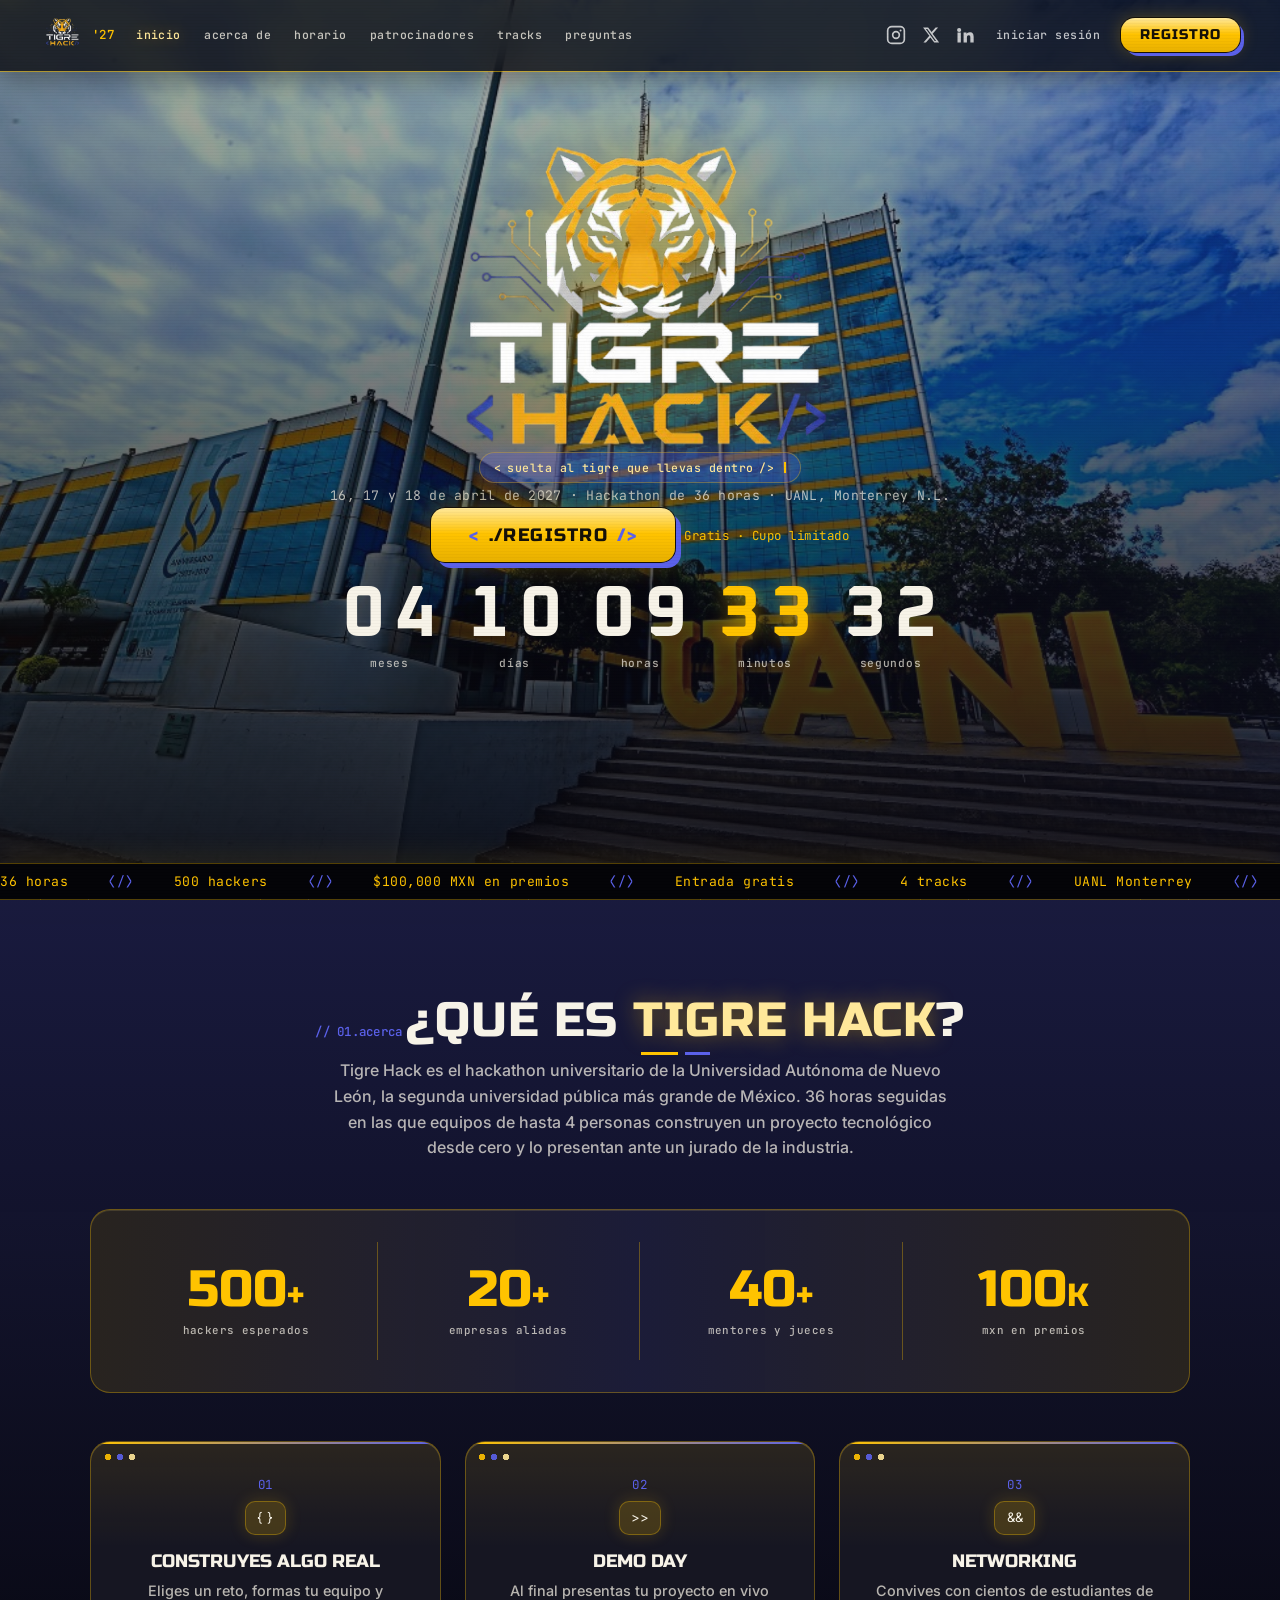
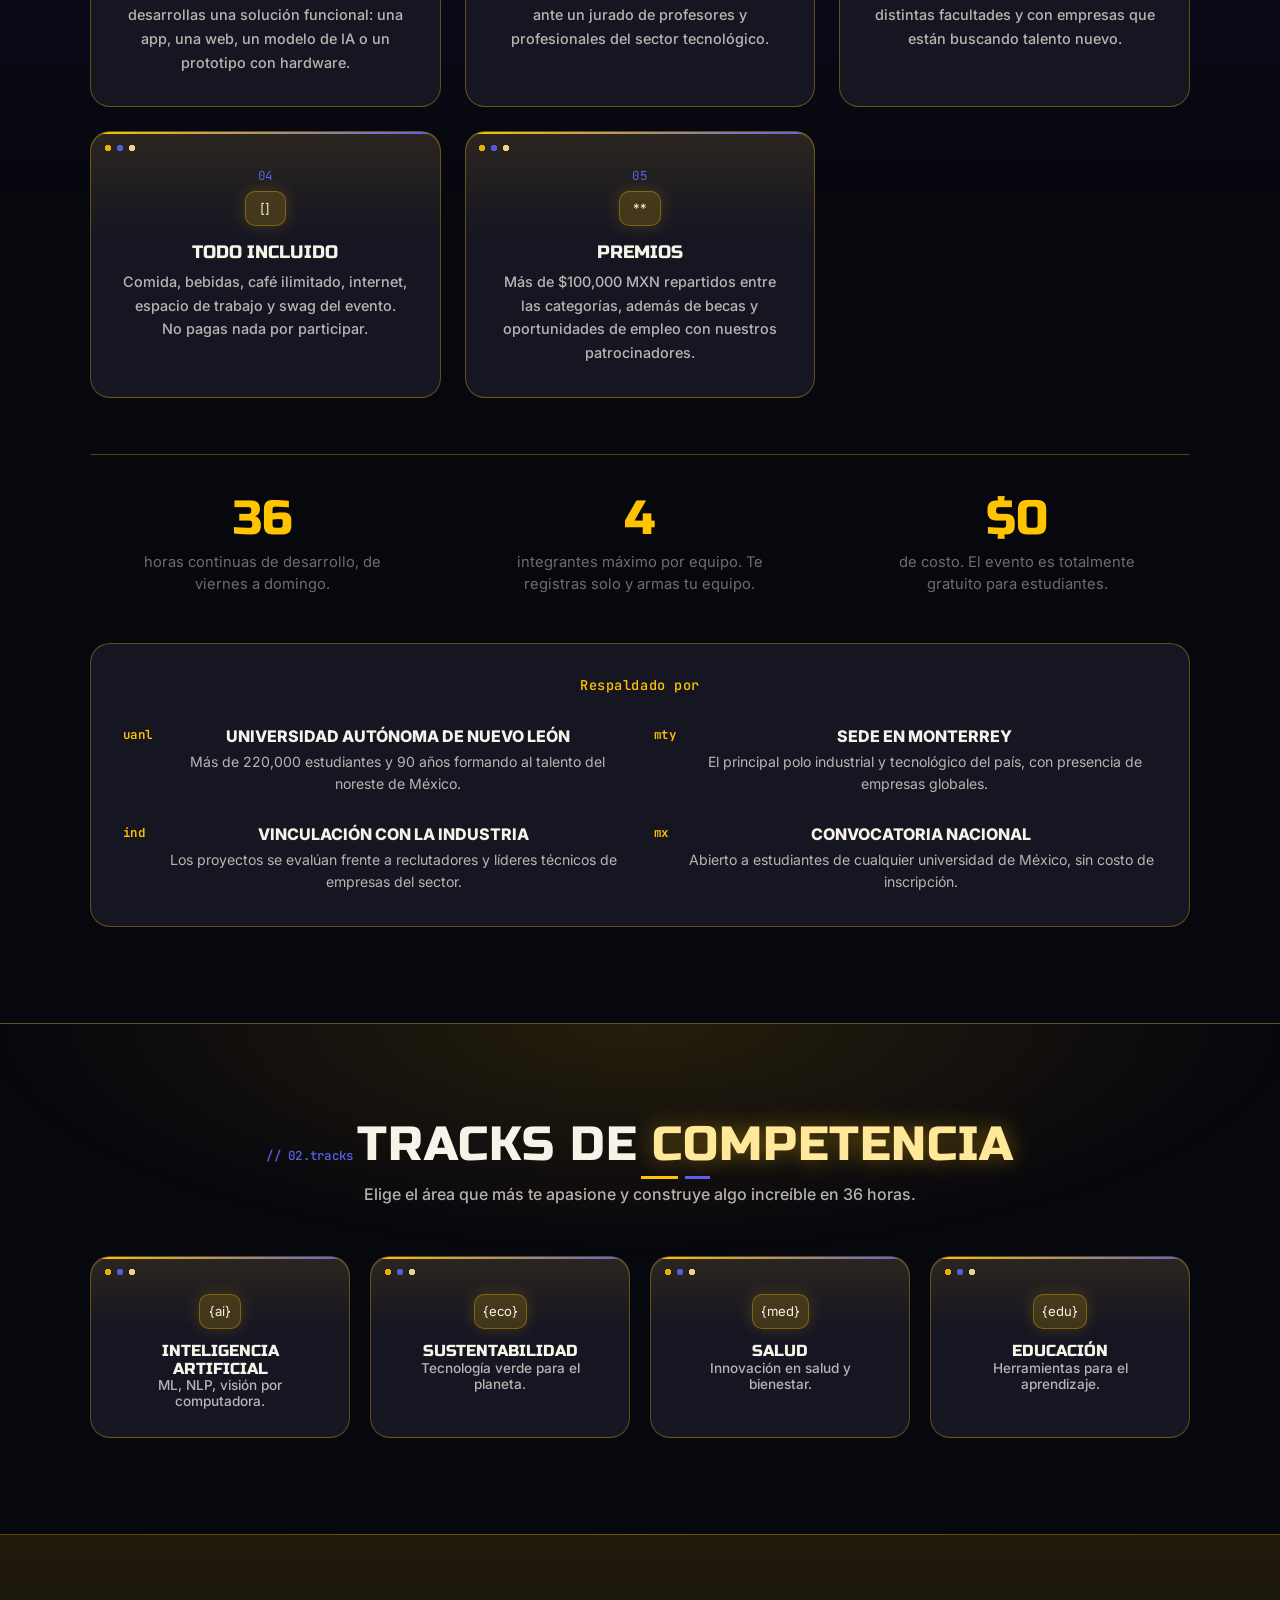
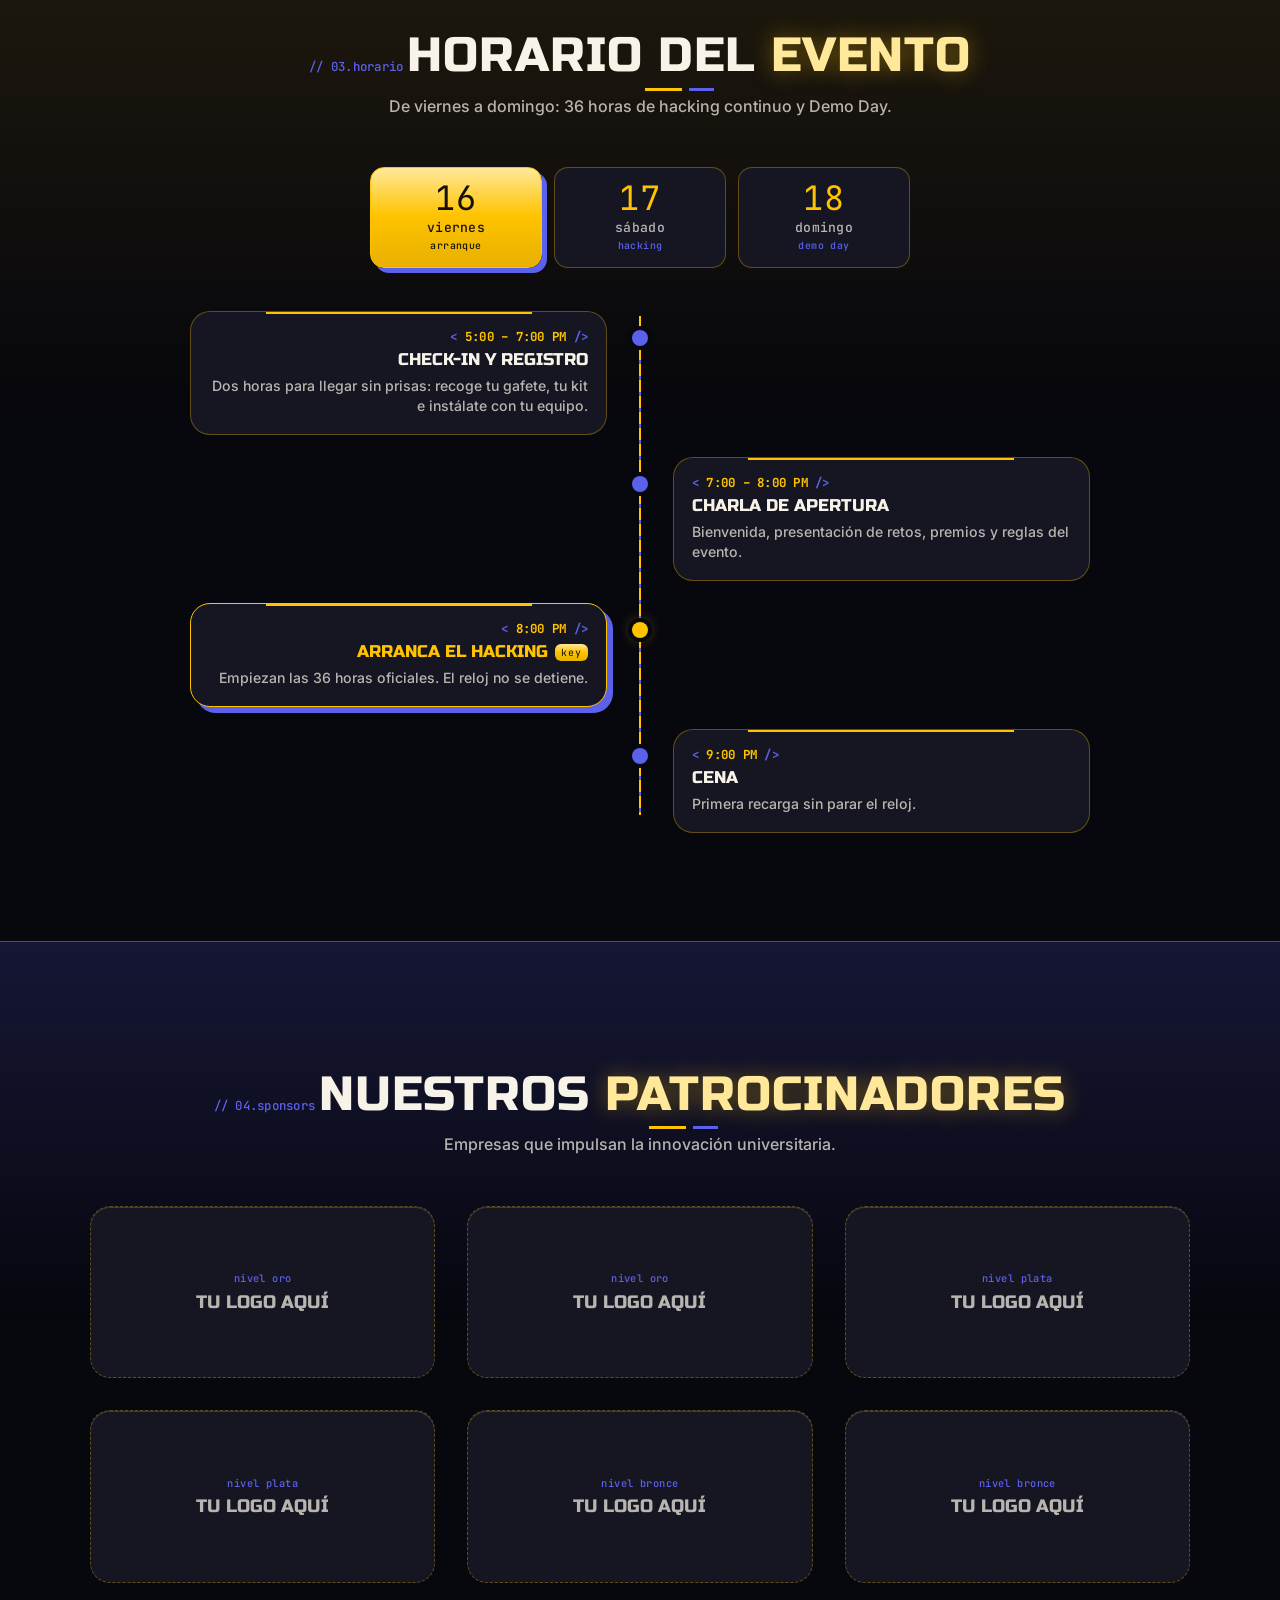
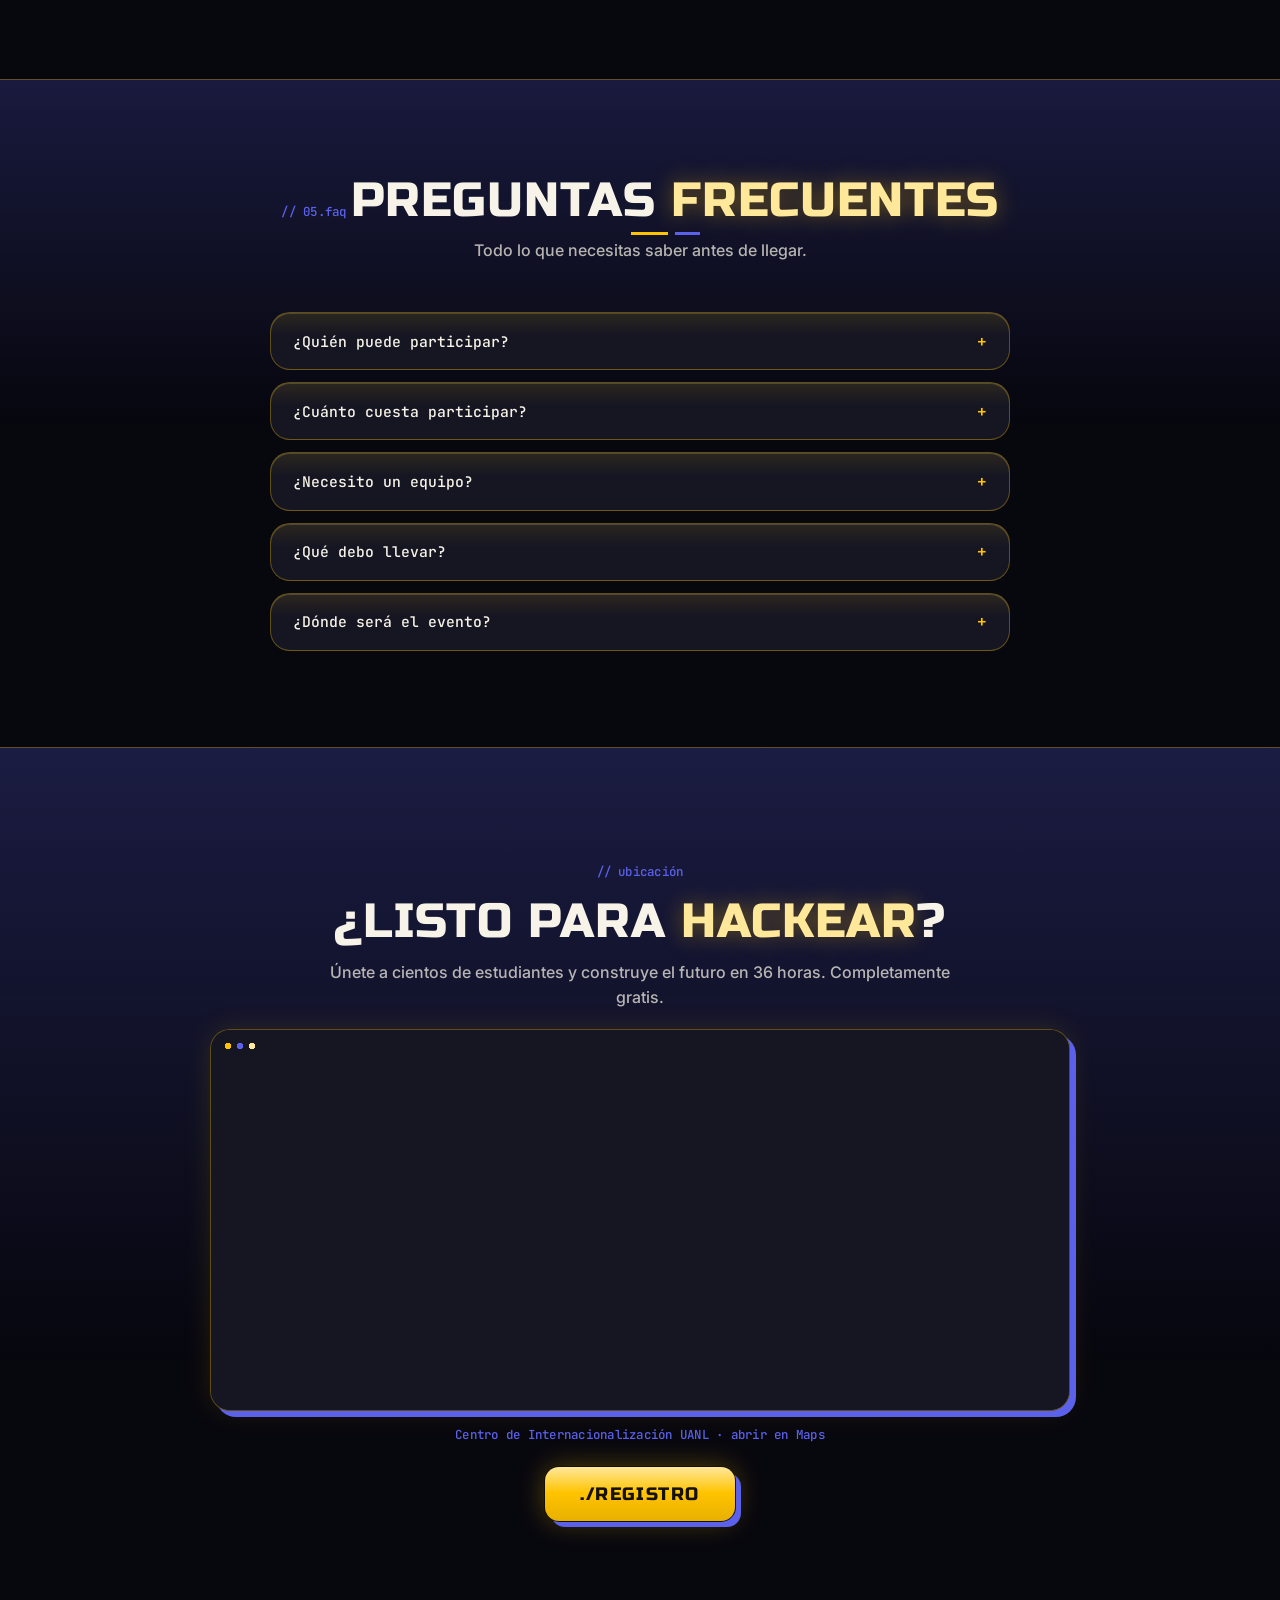
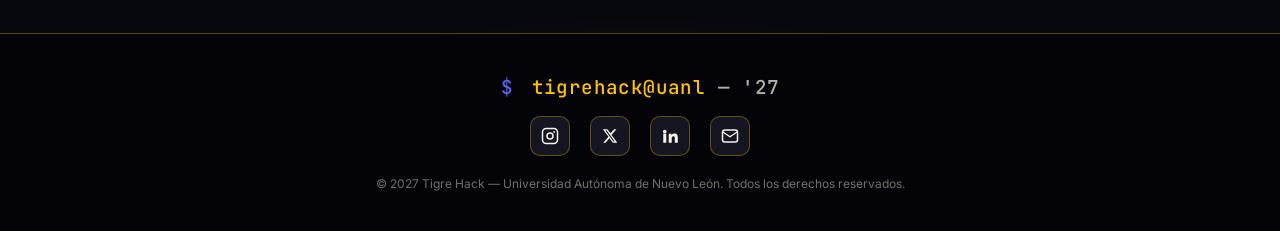
==== commit de0c7607: "Actualiza cuenta, registro y diseño del sitio Tigre Hack. Deja nav de sesión, equipos, foto de perfi" ====
--- a/index.html
+++ b/index.html
@@ -7,11 +7,11 @@
   <link rel="icon" type="image/png" href="logo.png" />
   <link rel="preconnect" href="https://fonts.googleapis.com" />
   <link rel="preconnect" href="https://fonts.gstatic.com" crossorigin />
-  <link href="https://fonts.googleapis.com/css2?family=Russo+One&family=Inter:wght@400;500;600;700;800&display=swap" rel="stylesheet" />
+  <link href="https://fonts.googleapis.com/css2?family=JetBrains+Mono:wght@400;500;600;700&family=Russo+One&family=Inter:wght@400;500;600;700;800&display=swap" rel="stylesheet" />
   <link rel="stylesheet" href="css/base.css" />
   <link rel="stylesheet" href="css/laptop.css" />
   <link rel="stylesheet" href="css/celular.css" />
-  <link rel="stylesheet" href="css/tigre.css?v=contador-sin-caja" />
+  <link rel="stylesheet" href="css/tigre.css?v=round2" />
 </head>
 <body class="page-logo">
   <div class="tiger-bg"></div>
@@ -71,10 +71,10 @@
     <div class="hero-bg"></div>
     <div class="hero-content">
       <img class="hero-logo" src="logo.png" alt="Tigre Hack Logo" />
-      <span class="hero-tag"><span class="brkt">&lt;</span> suelta al tigre que llevas dentro <span class="brkt">/&gt;</span></span>
+      <span class="hero-tag"><span class="brkt">&lt;</span> suelta al tigre que llevas dentro <span class="brkt">/&gt;</span><span class="caret" aria-hidden="true"></span></span>
       <p class="hero-sub">16, 17 y 18 de abril de 2027 · Hackathon de 36 horas · UANL, Monterrey N.L.</p>
       <div class="hero-acts">
-        <a href="registro.html" class="btn"><span class="brkt">&lt;</span> Quiero entrar <span class="brkt">/&gt;</span></a>
+        <a href="registro.html" class="btn"><span class="brkt">&lt;</span> ./registro <span class="brkt">/&gt;</span></a>
         <span class="hero-gratis">Gratis · Cupo limitado</span>
       </div>
       <div class="countdown">
@@ -114,7 +114,7 @@
 
   <section class="about s-azul" id="about">
     <div class="container">
-      <span class="tag">01 / Acerca</span>
+      <span class="tag">// 01.acerca</span>
       <h2 class="s-title clawed">¿Qué es <span>Tigre Hack</span>?</h2>
       <p class="s-sub">Tigre Hack es el hackathon universitario de la Universidad Autónoma de Nuevo León, la segunda universidad pública más grande de México. 36 horas seguidas en las que equipos de hasta 4 personas construyen un proyecto tecnológico desde cero y lo presentan ante un jurado de la industria.</p>
 
@@ -140,31 +140,31 @@
       <div class="about-grid">
         <div class="card">
           <div class="val-n">01</div>
-          <div class="icon">💡</div>
+          <div class="icon">{ }</div>
           <h3>Construyes algo real</h3>
           <p>Eliges un reto, formas tu equipo y desarrollas una solución funcional: una app, una web, un modelo de IA o un prototipo con hardware.</p>
         </div>
         <div class="card">
           <div class="val-n">02</div>
-          <div class="icon">🎤</div>
+          <div class="icon">&gt;&gt;</div>
           <h3>Demo Day</h3>
           <p>Al final presentas tu proyecto en vivo ante un jurado de profesores y profesionales del sector tecnológico.</p>
         </div>
         <div class="card">
           <div class="val-n">03</div>
-          <div class="icon">🤝</div>
+          <div class="icon">&amp;&amp;</div>
           <h3>Networking</h3>
           <p>Convives con cientos de estudiantes de distintas facultades y con empresas que están buscando talento nuevo.</p>
         </div>
         <div class="card">
           <div class="val-n">04</div>
-          <div class="icon">🍕</div>
+          <div class="icon">[]</div>
           <h3>Todo incluido</h3>
           <p>Comida, bebidas, café ilimitado, internet, espacio de trabajo y swag del evento. No pagas nada por participar.</p>
         </div>
         <div class="card">
           <div class="val-n">05</div>
-          <div class="icon">🏆</div>
+          <div class="icon">**</div>
           <h3>Premios</h3>
           <p>Más de $100,000 MXN repartidos entre las categorías, además de becas y oportunidades de empleo con nuestros patrocinadores.</p>
         </div>
@@ -189,28 +189,28 @@
         <h3 class="respaldo-title">Respaldado por</h3>
         <div class="respaldo-grid">
           <div class="respaldo-item">
-            <span class="respaldo-icon">🎓</span>
+            <span class="respaldo-icon">uanl</span>
             <div>
               <h4>Universidad Autónoma de Nuevo León</h4>
               <p>Más de 220,000 estudiantes y 90 años formando al talento del noreste de México.</p>
             </div>
           </div>
           <div class="respaldo-item">
-            <span class="respaldo-icon">🏭</span>
+            <span class="respaldo-icon">mty</span>
             <div>
               <h4>Sede en Monterrey</h4>
               <p>El principal polo industrial y tecnológico del país, con presencia de empresas globales.</p>
             </div>
           </div>
           <div class="respaldo-item">
-            <span class="respaldo-icon">💼</span>
+            <span class="respaldo-icon">ind</span>
             <div>
               <h4>Vinculación con la industria</h4>
               <p>Los proyectos se evalúan frente a reclutadores y líderes técnicos de empresas del sector.</p>
             </div>
           </div>
           <div class="respaldo-item">
-            <span class="respaldo-icon">🌎</span>
+            <span class="respaldo-icon">mx</span>
             <div>
               <h4>Convocatoria nacional</h4>
               <p>Abierto a estudiantes de cualquier universidad de México, sin costo de inscripción.</p>
@@ -223,21 +223,21 @@
 
   <section class="tracks" id="tracks">
     <div class="container">
-      <span class="tag">02 / Tracks</span>
+      <span class="tag">// 02.tracks</span>
       <h2 class="s-title clawed">Tracks de <span>Competencia</span></h2>
       <p class="s-sub">Elige el área que más te apasione y construye algo increíble en 36 horas.</p>
       <div class="tracks-grid">
-        <div class="track"><div class="icon">🤖</div><h3>Inteligencia Artificial</h3><p>ML, NLP, visión por computadora.</p></div>
-        <div class="track"><div class="icon">🌱</div><h3>Sustentabilidad</h3><p>Tecnología verde para el planeta.</p></div>
-        <div class="track"><div class="icon">🏥</div><h3>Salud</h3><p>Innovación en salud y bienestar.</p></div>
-        <div class="track"><div class="icon">📚</div><h3>Educación</h3><p>Herramientas para el aprendizaje.</p></div>
+        <div class="track"><div class="icon">{ai}</div><h3>Inteligencia Artificial</h3><p>ML, NLP, visión por computadora.</p></div>
+        <div class="track"><div class="icon">{eco}</div><h3>Sustentabilidad</h3><p>Tecnología verde para el planeta.</p></div>
+        <div class="track"><div class="icon">{med}</div><h3>Salud</h3><p>Innovación en salud y bienestar.</p></div>
+        <div class="track"><div class="icon">{edu}</div><h3>Educación</h3><p>Herramientas para el aprendizaje.</p></div>
       </div>
     </div>
   </section>
 
   <section class="schedule s-oro" id="schedule">
     <div class="container">
-      <span class="tag">03 / Horario</span>
+      <span class="tag">// 03.horario</span>
       <h2 class="s-title clawed">Horario del <span>Evento</span></h2>
       <p class="s-sub">De viernes a domingo: 36 horas de hacking continuo y Demo Day.</p>
 
@@ -410,7 +410,7 @@
 
   <section class="sponsors" id="sponsors">
     <div class="container">
-      <span class="tag">04 / Patrocinadores</span>
+      <span class="tag">// 04.sponsors</span>
       <h2 class="s-title clawed">Nuestros <span>Patrocinadores</span></h2>
       <p class="s-sub">Empresas que impulsan la innovación universitaria.</p>
       <div class="sponsors-row">
@@ -426,29 +426,29 @@
 
   <section class="faq s-azul" id="faq">
     <div class="container">
-      <span class="tag">05 / Preguntas</span>
+      <span class="tag">// 05.faq</span>
       <h2 class="s-title clawed">Preguntas <span>Frecuentes</span></h2>
       <p class="s-sub">Todo lo que necesitas saber antes de llegar.</p>
       <div class="faq-list">
         <div class="faq-item">
-          <div class="faq-q">¿Quién puede participar? <span class="arr">▼</span></div>
+          <div class="faq-q">¿Quién puede participar? <span class="arr">+</span></div>
           <div class="faq-a">Cualquier estudiante universitario activo en México. ¡No necesitas experiencia previa!</div>
         </div>
         <div class="faq-item">
-          <div class="faq-q">¿Cuánto cuesta participar? <span class="arr">▼</span></div>
+          <div class="faq-q">¿Cuánto cuesta participar? <span class="arr">+</span></div>
           <div class="faq-a">Es completamente gratis. Incluye comida, bebidas, swag y espacio de trabajo.</div>
         </div>
         <div class="faq-item">
-          <div class="faq-q">¿Necesito un equipo? <span class="arr">▼</span></div>
+          <div class="faq-q">¿Necesito un equipo? <span class="arr">+</span></div>
           <div class="faq-a">El registro es individual, pero debes formar tu propio equipo de hasta 4 personas antes del evento.</div>
         </div>
         <div class="faq-item">
-          <div class="faq-q">¿Qué debo llevar? <span class="arr">▼</span></div>
-          <div class="faq-a">Tu laptop, cargador y muchas ganas. Nosotros ponemos la comida, internet, espacio y café ☕.</div>
+          <div class="faq-q">¿Qué debo llevar? <span class="arr">+</span></div>
+          <div class="faq-a">Tu laptop, cargador y muchas ganas. Nosotros ponemos la comida, internet, espacio y café.</div>
         </div>
         <div class="faq-item">
-          <div class="faq-q">¿Dónde será el evento? <span class="arr">▼</span></div>
-          <div class="faq-a">En las instalaciones de la UANL, Monterrey N.L. La ubicación exacta se comparte al confirmar registro.</div>
+          <div class="faq-q">¿Dónde será el evento? <span class="arr">+</span></div>
+          <div class="faq-a">En el Centro de Internacionalización UANL, Ciudad Universitaria, Monterrey N.L. <a href="#ubicacion">Ver mapa</a>.</div>
         </div>
       </div>
     </div>
@@ -456,14 +456,25 @@
 
   <section class="cta" id="register">
     <div class="container">
+      <span class="tag">// ubicación</span>
       <h2 class="s-title">¿Listo para <span>hackear</span>?</h2>
       <p class="s-sub">Únete a cientos de estudiantes y construye el futuro en 36 horas. Completamente gratis.</p>
-      <a href="registro.html" class="btn">Regístrate Ahora</a>
+      <div class="map-frame" id="ubicacion">
+        <iframe
+          title="Centro de Internacionalización UANL en Google Maps"
+          src="https://www.google.com/maps?q=25.7243093,-100.3178626&amp;z=17&amp;hl=es&amp;output=embed"
+          loading="lazy"
+          referrerpolicy="no-referrer-when-downgrade"
+          allowfullscreen
+        ></iframe>
+      </div>
+      <a class="map-open" href="https://www.google.com/maps/place/Centro+De+Internacionalizaci%C3%B3n+UANL/@25.7243093,-100.3178626,17z" target="_blank" rel="noopener">Centro de Internacionalización UANL · abrir en Maps</a>
+      <a href="registro.html" class="btn">./registro</a>
     </div>
   </section>
 
   <footer>
-    <div class="f-logo">🐯 TIGRE HACK '27 · UANL</div>
+    <div class="f-logo"><span class="prompt">$</span> tigrehack@uanl <span class="dim">— '27</span></div>
     <div class="f-socials">
       <!-- Cambia el href por el link real de cada red -->
       <a href="#" target="_blank" rel="noopener" title="Instagram" aria-label="Instagram">
@@ -493,6 +504,7 @@
     <p>© 2027 Tigre Hack — Universidad Autónoma de Nuevo León. Todos los derechos reservados.</p>
   </footer>
 
-  <script src="js/app.js"></script>
+  <script src="js/auth.js?v=team2"></script>
+  <script src="js/app.js?v=nav2"></script>
 </body>
 </html>
--- a/css/base.css
+++ b/css/base.css
@@ -71,7 +71,7 @@
   text-transform: uppercase;
   letter-spacing: 0.05em;
   padding: 0.6rem 1.3rem;
-  border-radius: 0;
+  border-radius: 12px;
   margin-left: 0.4rem;
   box-shadow: 5px 5px 0 rgba(16, 16, 16, 0.28);
 }
@@ -399,7 +399,7 @@
   color: #101010;
   font-weight: 400;
   border: 3px solid #101010;
-  border-radius: 0;
+  border-radius: 14px;
   text-transform: uppercase;
   letter-spacing: 0.05em;
   box-shadow: 8px 8px 0 rgba(16, 16, 16, 0.3);
--- a/css/celular.css
+++ b/css/celular.css
@@ -34,17 +34,17 @@
     position: fixed;
     inset: 0;
     z-index: 190;
-    background: #050505;
+    background: var(--bg-deep);
     padding: 5.5rem 1.5rem 2rem;
     flex-direction: column;
   }
   body.menu-open .mobile-menu { display: flex; }
   .mobile-menu a {
-    font-size: 1.35rem;
-    font-weight: 400;
-    font-family: "Russo One", Impact, sans-serif;
-    text-transform: uppercase;
-    letter-spacing: 0.06em;
+    font-size: 1.15rem;
+    font-weight: 500;
+    font-family: var(--mono), ui-monospace, monospace;
+    text-transform: lowercase;
+    letter-spacing: 0.02em;
     padding: 1rem 0;
     border-bottom: 1px solid rgba(255, 195, 0, 0.25);
     color: #fff;
@@ -53,15 +53,15 @@
   .mobile-menu .mobile-register {
     margin-top: 1.5rem;
     text-align: center;
-    background: #ffc300;
-    color: #050505;
+    background: var(--gold-grad);
+    color: var(--ink);
     border: 0;
-    border-radius: 0;
+    border-radius: var(--radius);
     padding: 0.85rem 1.5rem;
     font-family: "Russo One", Impact, sans-serif;
     font-weight: 400;
     letter-spacing: 0.08em;
-    box-shadow: 6px 6px 0 #2e3192;
+    box-shadow: 6px 6px 0 var(--circuito);
   }
 
   .hero {
--- a/css/tigre.css
+++ b/css/tigre.css
@@ -1,32 +1,61 @@
 /* ============================================================
-   TEMA LOGO — negro, oro del tigre, circuitos y brackets
+   TEMA LOGO — noche, oro del tigre, índigo de circuitos
    Extraído de logo.png: #050505, #FFC300, #FFFFFF, #2E3192
    ============================================================ */
 
 :root {
-  --bg: #050505;
-  --panel: #101010;
+  --bg: #07070e;
+  --bg-deep: #040408;
+  --panel: #161622;
+  --panel-2: #1e1e2e;
   --oro: #ffc300;
-  --oro-dim: rgba(255, 195, 0, 0.16);
-  --circuito: #2e3192;
-  --blanco: #ffffff;
-  --muted: rgba(255, 255, 255, 0.62);
-  --linea: rgba(255, 195, 0, 0.28);
+  --oro-hi: #ffe89a;
+  --oro-deep: #d4a017;
+  --oro-dim: rgba(255, 195, 0, 0.18);
+  --circuito: #5b61ea;
+  --circuito-deep: #2e3192;
+  --blanco: #f7f3e8;
+  --muted: rgba(247, 243, 232, 0.72);
+  --linea: rgba(255, 195, 0, 0.32);
+  --ink: #161108;
+  --glow: 0 0 28px rgba(255, 195, 0, 0.32);
   --display: "Russo One", Impact, "Arial Black", sans-serif;
   --sans: "Inter", system-ui, -apple-system, "Segoe UI", sans-serif;
+  --mono: "JetBrains Mono", "IBM Plex Mono", ui-monospace, "Cascadia Code", Menlo, Consolas, monospace;
   --display-btn: var(--display);
   --yellow: #ffc300;
   --gold: #ffc300;
-  --gold-light: #ffc300;
-  --gold-grad: #ffc300;
-  --negro-cartel: #050505;
+  --gold-light: #ffe89a;
+  --gold-grad: linear-gradient(180deg, #ffe89a 0%, #ffc300 48%, #e8b000 100%);
+  --negro-cartel: #07070e;
   --oro-cartel: #ffc300;
+  --radius: 14px;
+  --radius-sm: 10px;
+  --radius-lg: 20px;
+}
+
+::selection {
+  background: var(--oro);
+  color: var(--ink);
 }
 
 body.page-logo {
   background: var(--bg);
   color: var(--blanco);
   font-family: var(--sans);
+}
+body.page-logo::after {
+  content: "";
+  pointer-events: none;
+  position: fixed;
+  inset: 0;
+  z-index: 400;
+  opacity: 0.035;
+  background: repeating-linear-gradient(
+    to bottom,
+    transparent 0 2px,
+    rgba(0, 0, 0, 0.7) 2px 3px
+  );
 }
 
 body.page-logo .tiger-bg {
@@ -36,8 +65,9 @@
   z-index: -2;
   pointer-events: none;
   background:
-    radial-gradient(720px 480px at 50% 18%, rgba(255, 195, 0, 0.08), transparent 62%),
-    radial-gradient(640px 420px at 80% 70%, rgba(46, 49, 146, 0.18), transparent 60%),
+    radial-gradient(980px 580px at 50% -10%, rgba(255, 195, 0, 0.22), transparent 56%),
+    radial-gradient(760px 540px at 100% 80%, rgba(91, 97, 234, 0.38), transparent 60%),
+    radial-gradient(560px 400px at 0% 70%, rgba(255, 195, 0, 0.08), transparent 52%),
     var(--bg);
 }
 body.page-logo .tiger-bg::before {
@@ -49,7 +79,7 @@
   width: min(720px, 90vw);
   height: min(720px, 90vw);
   background: url("../logo.png") center / contain no-repeat;
-  opacity: 0.07;
+  opacity: 0.1;
 }
 body.page-logo .tiger-bg::after {
   content: "";
@@ -66,34 +96,48 @@
 }
 
 body.page-logo nav {
-  background: rgba(5, 5, 5, 0.92);
-  border-bottom: 1px solid var(--linea);
-  backdrop-filter: blur(10px);
+  background: rgba(7, 7, 14, 0.78);
+  border-bottom: 1px solid transparent;
+  backdrop-filter: blur(18px);
+  box-shadow:
+    0 1px 0 rgba(255, 195, 0, 0.55),
+    0 8px 28px rgba(0, 0, 0, 0.35);
 }
 body.page-logo .nav-badge {
-  background: transparent;
-  color: var(--oro);
-  border: 1px solid var(--oro);
+  background: none;
+  color: var(--oro);
+  border: 0;
   border-radius: 0;
-  font-family: var(--display);
-  letter-spacing: 0.12em;
+  font-family: var(--mono);
+  font-weight: 500;
+  font-size: 0.78rem;
+  letter-spacing: 0.04em;
+  padding: 0;
+  box-shadow: none;
 }
 body.page-logo .nav-links a {
-  font-family: var(--sans);
-  font-weight: 700;
-  color: rgba(255, 255, 255, 0.78);
-  letter-spacing: 0.12em;
+  font-family: var(--mono);
+  font-weight: 500;
+  font-size: 0.72rem;
+  color: rgba(247, 243, 232, 0.78);
+  letter-spacing: 0.04em;
+  text-transform: lowercase;
 }
 body.page-logo .nav-links a:hover,
-body.page-logo .nav-links a.active { color: var(--oro); border-bottom: 0; }
+body.page-logo .nav-links a.active {
+  color: var(--oro-hi);
+  border-bottom: 0;
+  text-shadow: 0 0 16px rgba(255, 195, 0, 0.45);
+}
 body.page-logo .nav-right a { color: rgba(255, 255, 255, 0.75); }
 body.page-logo .nav-right a:hover { color: var(--oro); transform: none; }
 body.page-logo .nav-login {
-  font-family: var(--sans);
-  font-size: 0.78rem;
-  font-weight: 700;
-  letter-spacing: 0.12em;
-  color: rgba(255, 255, 255, 0.78);
+  font-family: var(--mono);
+  font-size: 0.72rem;
+  font-weight: 500;
+  letter-spacing: 0.04em;
+  text-transform: lowercase;
+  color: rgba(247, 243, 232, 0.78);
 }
 body.page-logo .nav-login:hover { color: var(--oro); }
 
@@ -105,8 +149,8 @@
   font-weight: 400;
   text-transform: uppercase;
   letter-spacing: 0.08em;
-  border-radius: 0;
-  clip-path: polygon(10px 0, 100% 0, 100% calc(100% - 10px), calc(100% - 10px) 100%, 0 100%, 0 10px);
+  border-radius: var(--radius);
+  clip-path: none;
   transition: background 0.2s, color 0.2s, box-shadow 0.2s, transform 0.2s;
 }
 .btn::after,
@@ -114,45 +158,45 @@
 
 .btn {
   display: inline-block;
-  background: var(--oro);
-  color: #050505;
+  background: var(--gold-grad);
+  color: var(--ink);
   border: 0;
   padding: 1rem 2.2rem;
   font-size: 1.15rem;
-  box-shadow: 0 0 0 1px #050505, 6px 6px 0 var(--circuito);
+  box-shadow: 0 0 0 1px var(--ink), 6px 6px 0 var(--circuito), var(--glow);
 }
 .btn:hover {
   transform: translate(-2px, -2px);
-  box-shadow: 0 0 0 1px #050505, 9px 9px 0 var(--circuito);
-  background: var(--oro);
-  color: #050505;
+  box-shadow: 0 0 0 1px var(--ink), 9px 9px 0 var(--circuito), 0 0 36px rgba(255, 195, 0, 0.45);
+  background: var(--gold-grad);
+  color: var(--ink);
 }
 .btn:active {
   transform: translate(2px, 2px);
-  box-shadow: 0 0 0 1px #050505, 2px 2px 0 var(--circuito);
+  box-shadow: 0 0 0 1px var(--ink), 2px 2px 0 var(--circuito);
 }
 .btn .brkt { color: var(--circuito); padding: 0 0.15em; }
 
 .nav-cta {
-  background: var(--oro);
+  background: var(--gold-grad);
   border: 0;
-  color: #050505 !important;
+  color: var(--ink) !important;
   font-size: 0.85rem;
   padding: 0.55rem 1.2rem;
   margin-left: 0.4rem;
-  box-shadow: 0 0 0 1px #050505, 4px 4px 0 var(--circuito);
+  box-shadow: 0 0 0 1px var(--ink), 4px 4px 0 var(--circuito), 0 0 18px rgba(255, 195, 0, 0.28);
 }
 .nav-cta:hover {
-  background: var(--oro);
-  color: #050505 !important;
+  background: var(--gold-grad);
+  color: var(--ink) !important;
   border-color: transparent;
   transform: translate(-1px, -1px);
-  box-shadow: 0 0 0 1px #050505, 6px 6px 0 var(--circuito);
+  box-shadow: 0 0 0 1px var(--ink), 6px 6px 0 var(--circuito), 0 0 24px rgba(255, 195, 0, 0.4);
 }
 body.page-logo .nav-right a.nav-cta,
 body.page-logo .nav-right a.nav-cta:hover {
-  color: #050505 !important;
-  background: var(--oro);
+  color: var(--ink) !important;
+  background: var(--gold-grad);
 }
 
 body.page-logo .hero {
@@ -164,14 +208,15 @@
 }
 body.page-logo .hero-bg {
   background:
-    linear-gradient(to bottom, rgba(5, 5, 5, 0.55) 0%, rgba(5, 5, 5, 0.82) 100%),
+    linear-gradient(to bottom, rgba(7, 7, 14, 0.28) 0%, rgba(7, 7, 14, 0.55) 45%, rgba(7, 7, 14, 0.92) 100%),
+    linear-gradient(125deg, rgba(255, 195, 0, 0.16) 0%, transparent 40%, rgba(91, 97, 234, 0.22) 100%),
     url("../Imagenes/fondo-hero-uanl.jpg") center / cover no-repeat;
 }
 body.page-logo .hero::before,
 body.page-logo .hero::after { display: none; }
 body.page-logo .hero-content { z-index: 2; }
 body.page-logo .hero-logo {
-  filter: drop-shadow(0 0 28px rgba(255, 195, 0, 0.35));
+  filter: drop-shadow(0 0 42px rgba(255, 195, 0, 0.55));
   /* logo.png tiene ~131px vacíos abajo: sube slogan, fecha, CTA y contador al < HACK /> */
   margin-bottom: calc(480px * -131 / 500 + 8px);
   pointer-events: none;
@@ -183,25 +228,42 @@
   align-items: center;
   gap: 0.35rem;
   border: 1px solid var(--linea);
-  background: rgba(46, 49, 146, 0.2);
-  color: var(--oro);
-  border-radius: 0;
-  font-family: var(--sans);
-  font-weight: 700;
-  font-size: 0.68rem;
-  letter-spacing: 0.16em;
-  text-transform: uppercase;
+  background: rgba(91, 97, 234, 0.32);
+  color: var(--oro-hi);
+  box-shadow: 0 0 18px rgba(91, 97, 234, 0.25);
+  border-radius: 999px;
+  font-family: var(--mono);
+  font-weight: 500;
+  font-size: 0.72rem;
+  letter-spacing: 0.04em;
+  text-transform: none;
   padding: 0.45rem 0.9rem;
   margin: 0 0 0.35rem;
   backdrop-filter: none;
   position: relative;
   z-index: 3;
 }
-body.page-logo .hero-tag .brkt { color: #7b7ee0; }
+body.page-logo .hero-tag .brkt { color: var(--oro-hi); }
+.caret {
+  display: inline-block;
+  width: 2px;
+  height: 0.95em;
+  margin-left: 0.35em;
+  background: var(--oro);
+  box-shadow: 0 0 10px rgba(255, 195, 0, 0.6);
+  animation: blink 1.05s step-end infinite;
+  vertical-align: text-bottom;
+}
+@keyframes blink {
+  50% { opacity: 0; }
+}
 body.page-logo .hero-sub {
   color: var(--muted);
   opacity: 1;
-  font-weight: 500;
+  font-family: var(--mono);
+  font-size: 0.82rem;
+  font-weight: 400;
+  letter-spacing: 0.02em;
   margin: 0 auto 0.2rem;
   position: relative;
   z-index: 3;
@@ -221,10 +283,10 @@
 }
 .hero-acts .btn { margin: 0; }
 .hero-gratis {
-  font-family: var(--display);
-  font-size: 0.85rem;
-  text-transform: uppercase;
-  letter-spacing: 0.12em;
+  font-family: var(--mono);
+  font-size: 0.78rem;
+  text-transform: none;
+  letter-spacing: 0.04em;
   color: var(--oro);
   -webkit-text-stroke: 0;
 }
@@ -269,13 +331,17 @@
   width: 0.72em;
   text-align: center;
 }
-body.page-logo .count-num.active { color: var(--oro); }
+body.page-logo .count-num.active {
+  color: var(--oro);
+  text-shadow: 0 0 18px rgba(255, 195, 0, 0.55);
+}
 body.page-logo .count-label {
-  font-family: var(--sans);
-  font-weight: 700;
-  opacity: 0.55;
-  color: var(--blanco);
-  letter-spacing: 0.16em;
+  font-family: var(--mono);
+  font-weight: 500;
+  opacity: 0.7;
+  color: var(--blanco);
+  letter-spacing: 0.06em;
+  text-transform: lowercase;
 }
 body.page-logo .count-sep { display: none; }
 
@@ -285,9 +351,10 @@
   right: 0;
   bottom: 0;
   z-index: 4;
-  background: #000;
+  background: var(--bg-deep);
   color: var(--oro);
   border-top: 1px solid var(--linea);
+  box-shadow: 0 -8px 28px rgba(255, 195, 0, 0.08);
   border-bottom: 0;
   overflow: hidden;
   padding: 0.55rem 0;
@@ -299,11 +366,11 @@
   animation: corre 28s linear infinite;
 }
 .ticker span {
-  font-family: var(--display);
-  font-size: 0.95rem;
-  text-transform: uppercase;
+  font-family: var(--mono);
+  font-size: 0.82rem;
+  text-transform: none;
   white-space: nowrap;
-  letter-spacing: 0.08em;
+  letter-spacing: 0.04em;
 }
 .ticker span::after {
   content: "⟨/⟩";
@@ -317,23 +384,32 @@
   color: var(--blanco);
   border-bottom: 1px solid var(--linea);
 }
-body.page-logo .s-azul,
+body.page-logo .s-azul {
+  background: linear-gradient(180deg, rgba(91, 97, 234, 0.22) 0%, transparent 52%);
+  color: var(--blanco);
+}
 body.page-logo .s-oro {
-  background: transparent;
-  color: var(--blanco);
+  background: linear-gradient(180deg, rgba(255, 195, 0, 0.1) 0%, transparent 48%);
+  color: var(--blanco);
+}
+body.page-logo .tracks {
+  background: radial-gradient(920px 320px at 50% 0%, rgba(255, 195, 0, 0.12), transparent 72%);
+}
+body.page-logo .sponsors {
+  background: linear-gradient(180deg, rgba(91, 97, 234, 0.18) 0%, transparent 52%);
 }
 
 .tag {
   display: inline-block;
   background: transparent;
-  color: var(--oro);
-  border: 1px solid var(--linea);
-  font-family: var(--sans);
-  font-weight: 800;
-  font-size: 0.68rem;
-  letter-spacing: 0.2em;
-  text-transform: uppercase;
-  padding: 0.35rem 0.75rem;
+  color: var(--circuito);
+  border: 0;
+  font-family: var(--mono);
+  font-weight: 500;
+  font-size: 0.78rem;
+  letter-spacing: 0.02em;
+  text-transform: none;
+  padding: 0;
   margin-bottom: 1.1rem;
 }
 
@@ -345,11 +421,12 @@
   letter-spacing: 0.02em;
 }
 body.page-logo .s-title span {
-  color: var(--oro);
+  color: var(--oro-hi);
   -webkit-text-stroke: 0;
   background: none;
   -webkit-background-clip: unset;
   background-clip: unset;
+  text-shadow: 0 0 22px rgba(255, 195, 0, 0.4);
 }
 body.page-logo .s-title.clawed { display: inline-block; position: relative; }
 body.page-logo .s-title.clawed::after {
@@ -382,12 +459,13 @@
 }
 
 body.page-logo .stat-strip {
-  background: var(--panel);
+  background:
+    linear-gradient(90deg, rgba(255, 195, 0, 0.08), rgba(69, 74, 212, 0.12), rgba(255, 195, 0, 0.08)),
+    var(--panel);
   border: 1px solid var(--linea);
-  box-shadow: none;
+  box-shadow: inset 0 1px 0 rgba(255, 224, 122, 0.14);
   backdrop-filter: none;
-  border-radius: 0;
-  display: grid;
+  border-radius: var(--radius-lg);
   gap: 0;
 }
 body.page-logo .stat-strip::before { display: none; }
@@ -414,20 +492,27 @@
 body.page-logo .stat-lbl {
   color: var(--muted);
   opacity: 1;
-  font-weight: 700;
+  font-family: var(--mono);
+  font-weight: 500;
+  font-size: 0.68rem;
+  letter-spacing: 0.04em;
+  text-transform: lowercase;
 }
 
 body.page-logo .card,
 body.page-logo .track,
 body.page-logo .faq-item,
 body.page-logo .sp-box {
-  background: var(--panel);
+  position: relative;
+  background:
+    linear-gradient(180deg, rgba(255, 195, 0, 0.09), transparent 40%),
+    var(--panel);
   color: var(--blanco);
   border: 1px solid var(--linea);
-  border-radius: 0;
-  backdrop-filter: none;
+  border-radius: var(--radius-lg);
   overflow: hidden;
   text-align: center;
+  box-shadow: inset 0 1px 0 rgba(255, 232, 154, 0.18);
 }
 body.page-logo .card::before,
 body.page-logo .track::before {
@@ -441,8 +526,23 @@
   opacity: 1;
 }
 body.page-logo .card::after,
-body.page-logo .track::after,
+body.page-logo .track::after {
+  content: "";
+  display: block;
+  position: absolute;
+  top: 0.72rem;
+  left: 0.8rem;
+  width: 42px;
+  height: 8px;
+  background:
+    radial-gradient(circle at 4px 4px, var(--oro) 3px, transparent 3.5px),
+    radial-gradient(circle at 16px 4px, var(--circuito) 3px, transparent 3.5px),
+    radial-gradient(circle at 28px 4px, var(--oro-hi) 3px, transparent 3.5px);
+  opacity: 0.9;
+}
 body.page-logo .faq-item::after { display: none; }
+body.page-logo .card,
+body.page-logo .track { padding-top: 2.35rem; }
 body.page-logo .card h3,
 body.page-logo .track h3 {
   font-family: var(--display);
@@ -459,26 +559,36 @@
 }
 body.page-logo .card .icon,
 body.page-logo .track .icon {
+  display: inline-flex;
+  align-items: center;
+  justify-content: center;
+  width: auto;
+  min-width: 2.6rem;
+  height: 2.15rem;
+  padding: 0 0.5rem;
   background: var(--oro-dim);
   border: 1px solid var(--linea);
-  border-radius: 0;
-  box-shadow: none;
+  border-radius: var(--radius-sm);
+  font-size: 0.82rem;
+  letter-spacing: 0;
+  line-height: 1;
+  box-shadow: 0 0 16px rgba(255, 195, 0, 0.18);
   margin-left: auto;
   margin-right: auto;
 }
 .val-n {
-  font-family: var(--display);
-  font-size: 1.15rem;
+  font-family: var(--mono);
+  font-size: 0.78rem;
   line-height: 1;
   color: var(--circuito);
   -webkit-text-stroke: 0;
   margin-bottom: 0.55rem;
-  letter-spacing: 0.08em;
+  letter-spacing: 0.04em;
 }
 body.page-logo .card:hover,
 body.page-logo .track:hover {
   transform: translate(-3px, -3px);
-  box-shadow: 6px 6px 0 var(--circuito);
+  box-shadow: 6px 6px 0 var(--circuito), 0 0 28px rgba(255, 195, 0, 0.18);
   border-color: var(--oro);
 }
 
@@ -491,17 +601,26 @@
   color: var(--blanco);
   padding: 2rem;
   margin-top: 3rem;
+  border-radius: var(--radius-lg);
 }
 body.page-logo .respaldo-title {
-  font-family: var(--display);
-  font-weight: 400;
-  text-transform: uppercase;
-  letter-spacing: 0.12em;
+  font-family: var(--mono);
+  font-weight: 500;
+  text-transform: none;
+  letter-spacing: 0.04em;
   color: var(--oro);
   display: block;
 }
 body.page-logo .respaldo-title::before,
 body.page-logo .respaldo-title::after { display: none; }
+body.page-logo .respaldo-icon {
+  font-family: var(--mono);
+  font-size: 0.78rem;
+  font-weight: 600;
+  letter-spacing: 0.04em;
+  color: var(--oro);
+  text-transform: lowercase;
+}
 body.page-logo .respaldo-item h4 { text-transform: uppercase; color: var(--blanco); }
 body.page-logo .respaldo-item p { opacity: 1; color: var(--muted); }
 
@@ -519,38 +638,39 @@
   font-weight: 400;
   letter-spacing: 0.04em;
   text-transform: none;
-  border-radius: 0;
+  border-radius: var(--radius);
   border: 1px solid var(--linea);
   border-right: 1px solid var(--linea);
   background: var(--panel);
   color: var(--muted);
   backdrop-filter: none;
   box-shadow: none;
-  clip-path: polygon(10px 0, 100% 0, 100% calc(100% - 10px), calc(100% - 10px) 100%, 0 100%, 0 10px);
+  clip-path: none;
   padding: 0.85rem 0.5rem 0.95rem;
 }
 body.page-logo .day-tab:last-child { border-right: 1px solid var(--linea); }
 body.page-logo .dt-num {
-  font-family: var(--display);
+  font-family: var(--mono);
   font-size: 2.1rem;
   line-height: 1;
   color: var(--oro);
   margin-bottom: 0.2rem;
 }
 body.page-logo .day-tab b {
-  font-family: var(--display);
-  font-weight: 400;
+  font-family: var(--mono);
+  font-weight: 500;
   font-size: 0.82rem;
-  letter-spacing: 0.08em;
-  text-transform: uppercase;
+  letter-spacing: 0.02em;
+  text-transform: lowercase;
   color: inherit;
 }
 body.page-logo .day-tab small {
   margin-top: 0.2rem;
   font-size: 0.62rem;
-  font-weight: 800;
-  letter-spacing: 0.16em;
-  text-transform: uppercase;
+  font-weight: 500;
+  letter-spacing: 0.04em;
+  text-transform: lowercase;
+  font-family: var(--mono);
   color: var(--circuito);
 }
 body.page-logo .day-tab:hover {
@@ -561,13 +681,13 @@
   box-shadow: none;
 }
 body.page-logo .day-tab.active {
-  background: var(--oro);
+  background: var(--gold-grad);
   border-color: var(--oro);
-  color: #050505;
+  color: var(--ink);
   box-shadow: 5px 5px 0 var(--circuito);
 }
 body.page-logo .day-tab.active .dt-num,
-body.page-logo .day-tab.active small { color: #050505; }
+body.page-logo .day-tab.active small { color: var(--ink); }
 
 body.page-logo .timeline {
   max-width: 900px;
@@ -621,11 +741,11 @@
   margin: 1.2rem 0 0;
   justify-self: center;
   box-sizing: border-box;
-  border-radius: 0;
+  border-radius: 50%;
   background: var(--circuito);
   border: 0;
   box-shadow: 0 0 0 4px var(--bg);
-  clip-path: polygon(3px 0, 100% 0, 100% calc(100% - 3px), calc(100% - 3px) 100%, 0 100%, 0 3px);
+  clip-path: none;
   z-index: 2;
 }
 body.page-logo .t-dot.paw::after { display: none; }
@@ -656,10 +776,10 @@
   text-align: left;
 }
 body.page-logo .time {
-  font-family: var(--display);
+  font-family: var(--mono);
   font-size: 0.78rem;
-  letter-spacing: 0.08em;
-  text-transform: uppercase;
+  letter-spacing: 0.02em;
+  text-transform: none;
   color: var(--oro);
   margin: 0 0 0.35rem;
   padding-top: 0;
@@ -679,7 +799,8 @@
   background: var(--panel);
   border: 1px solid var(--linea);
   padding: 1rem 1.15rem 1.1rem;
-  clip-path: polygon(12px 0, 100% 0, 100% calc(100% - 12px), calc(100% - 12px) 100%, 0 100%, 0 12px);
+  clip-path: none;
+  border-radius: var(--radius-lg);
   box-shadow: none;
   box-sizing: border-box;
   position: relative;
@@ -721,13 +842,16 @@
 }
 body.page-logo .t-item.highlight .t-body h3 { color: var(--oro); }
 body.page-logo .t-item.highlight .t-body h3::after {
-  content: "CLAVE";
-  font-size: 0.58rem;
-  letter-spacing: 0.14em;
-  color: #050505;
-  background: var(--oro);
+  content: "key";
+  font-family: var(--mono);
+  font-size: 0.62rem;
+  letter-spacing: 0.08em;
+  text-transform: lowercase;
+  color: var(--ink);
+  background: var(--gold-grad);
   padding: 0.18rem 0.4rem 0.12rem;
-  clip-path: polygon(4px 0, 100% 0, 100% calc(100% - 4px), calc(100% - 4px) 100%, 0 100%, 0 4px);
+  border-radius: 6px;
+  clip-path: none;
 }
 body.page-logo .sp-box {
   flex-direction: column;
@@ -744,10 +868,11 @@
 }
 body.page-logo .sp-box::before { display: none; }
 body.page-logo .sp-box span {
-  font-weight: 800;
+  font-family: var(--mono);
+  font-weight: 500;
   font-size: 0.65rem;
-  letter-spacing: 0.18em;
-  text-transform: uppercase;
+  letter-spacing: 0.04em;
+  text-transform: lowercase;
   color: var(--circuito);
 }
 body.page-logo .sp-box b {
@@ -758,31 +883,33 @@
   color: var(--muted);
 }
 body.page-logo .sp-box:hover {
-  background: #000;
+  background: var(--bg-deep);
   color: var(--oro);
   border-color: var(--oro);
   opacity: 1;
 }
 
 body.page-logo .faq-list { gap: 0.75rem; margin-left: auto; margin-right: auto; text-align: left; }
-body.page-logo .faq-item { border-radius: 0; text-align: left; }
+body.page-logo .faq-item { border-radius: var(--radius-lg); text-align: left; }
 body.page-logo .faq-q {
-  font-family: var(--display);
-  font-size: 1.05rem;
-  text-transform: uppercase;
-  font-weight: 400;
+  font-family: var(--mono);
+  font-size: 0.92rem;
+  text-transform: none;
+  font-weight: 500;
 }
 body.page-logo .faq-q .arr {
+  display: inline-block;
   color: var(--oro);
   font-size: 1rem;
-  font-family: var(--display);
+  font-family: var(--mono);
   width: auto;
   height: auto;
   background: none;
   opacity: 1;
+  transition: transform 0.15s ease;
 }
 body.page-logo .faq-item.open .faq-q { color: var(--oro); background: transparent; }
-body.page-logo .faq-item.open .arr { color: var(--oro); transform: rotate(180deg); }
+body.page-logo .faq-item.open .arr { color: var(--oro); transform: rotate(45deg); }
 body.page-logo .faq-a {
   border-top: 1px solid var(--linea);
   color: var(--muted);
@@ -792,37 +919,93 @@
 }
 
 body.page-logo .cta {
-  background: transparent;
+  background:
+    radial-gradient(720px 280px at 50% 120%, rgba(255, 195, 0, 0.22), transparent 70%),
+    linear-gradient(180deg, rgba(91, 97, 234, 0.24), transparent 70%);
   color: var(--blanco);
   border-bottom: 0;
 }
 body.page-logo .cta .s-title { color: var(--blanco); }
-body.page-logo .cta .s-title span { color: var(--oro); }
-body.page-logo .cta .s-sub { color: var(--muted); }
+body.page-logo .cta .s-title span { color: var(--oro-hi); }
+body.page-logo .cta .s-sub { color: var(--muted); margin-bottom: 1.15rem; }
+body.page-logo .map-frame {
+  position: relative;
+  max-width: 860px;
+  margin: 0.35rem auto 0.9rem;
+  border: 1px solid var(--linea);
+  background: var(--panel);
+  box-shadow: 6px 6px 0 var(--circuito), 0 0 28px rgba(255, 195, 0, 0.12);
+  border-radius: var(--radius-lg);
+  overflow: hidden;
+}
+body.page-logo .map-frame::after {
+  content: "";
+  display: block;
+  position: absolute;
+  top: 0.72rem;
+  left: 0.8rem;
+  width: 42px;
+  height: 8px;
+  background:
+    radial-gradient(circle at 4px 4px, var(--oro) 3px, transparent 3.5px),
+    radial-gradient(circle at 16px 4px, var(--circuito) 3px, transparent 3.5px),
+    radial-gradient(circle at 28px 4px, var(--oro-hi) 3px, transparent 3.5px);
+  pointer-events: none;
+}
+body.page-logo .map-frame iframe {
+  display: block;
+  width: 100%;
+  height: 380px;
+  border: 0;
+  background: var(--panel);
+}
+body.page-logo .map-open {
+  display: block;
+  width: fit-content;
+  font-family: var(--mono);
+  font-size: 0.78rem;
+  font-weight: 500;
+  letter-spacing: 0.02em;
+  color: var(--circuito);
+  margin: 0 auto 1.5rem;
+  text-decoration: none;
+}
+body.page-logo .map-open:hover {
+  color: var(--oro);
+  text-shadow: 0 0 12px rgba(255, 195, 0, 0.35);
+}
+body.page-logo .faq-a a {
+  color: var(--oro);
+  font-family: var(--mono);
+  font-size: 0.92em;
+}
 
 body.page-logo footer {
-  background: #000;
+  background: var(--bg-deep);
   color: var(--muted);
   border-top: 1px solid var(--linea);
 }
 body.page-logo .f-logo {
-  font-family: var(--display);
-  font-weight: 400;
-  text-transform: uppercase;
+  font-family: var(--mono);
+  font-weight: 500;
+  text-transform: none;
+  letter-spacing: 0.02em;
   color: var(--oro);
   background: none;
   -webkit-background-clip: unset;
   background-clip: unset;
 }
+body.page-logo .f-logo .prompt { color: var(--circuito); margin-right: 0.4rem; }
+body.page-logo .f-logo .dim { color: var(--muted); }
 body.page-logo .f-socials a {
   border: 1px solid var(--linea);
   background: var(--panel);
   color: var(--blanco);
-  border-radius: 0;
+  border-radius: var(--radius-sm);
 }
 body.page-logo .f-socials a:hover {
-  background: var(--oro);
-  color: #050505;
+  background: var(--gold-grad);
+  color: var(--ink);
   border-color: var(--oro);
   transform: none;
 }
@@ -867,6 +1050,7 @@
   body.page-logo .stat-cell:nth-last-child(-n+2) { border-bottom: 0; }
   body.page-logo .sp-box { min-width: 42%; flex: 1 1 42%; }
   body.page-logo .tiger-bg::before { opacity: 0.05; }
+  body.page-logo .map-frame iframe { height: 250px; }
 }
 
 @media (prefers-reduced-motion: reduce) {
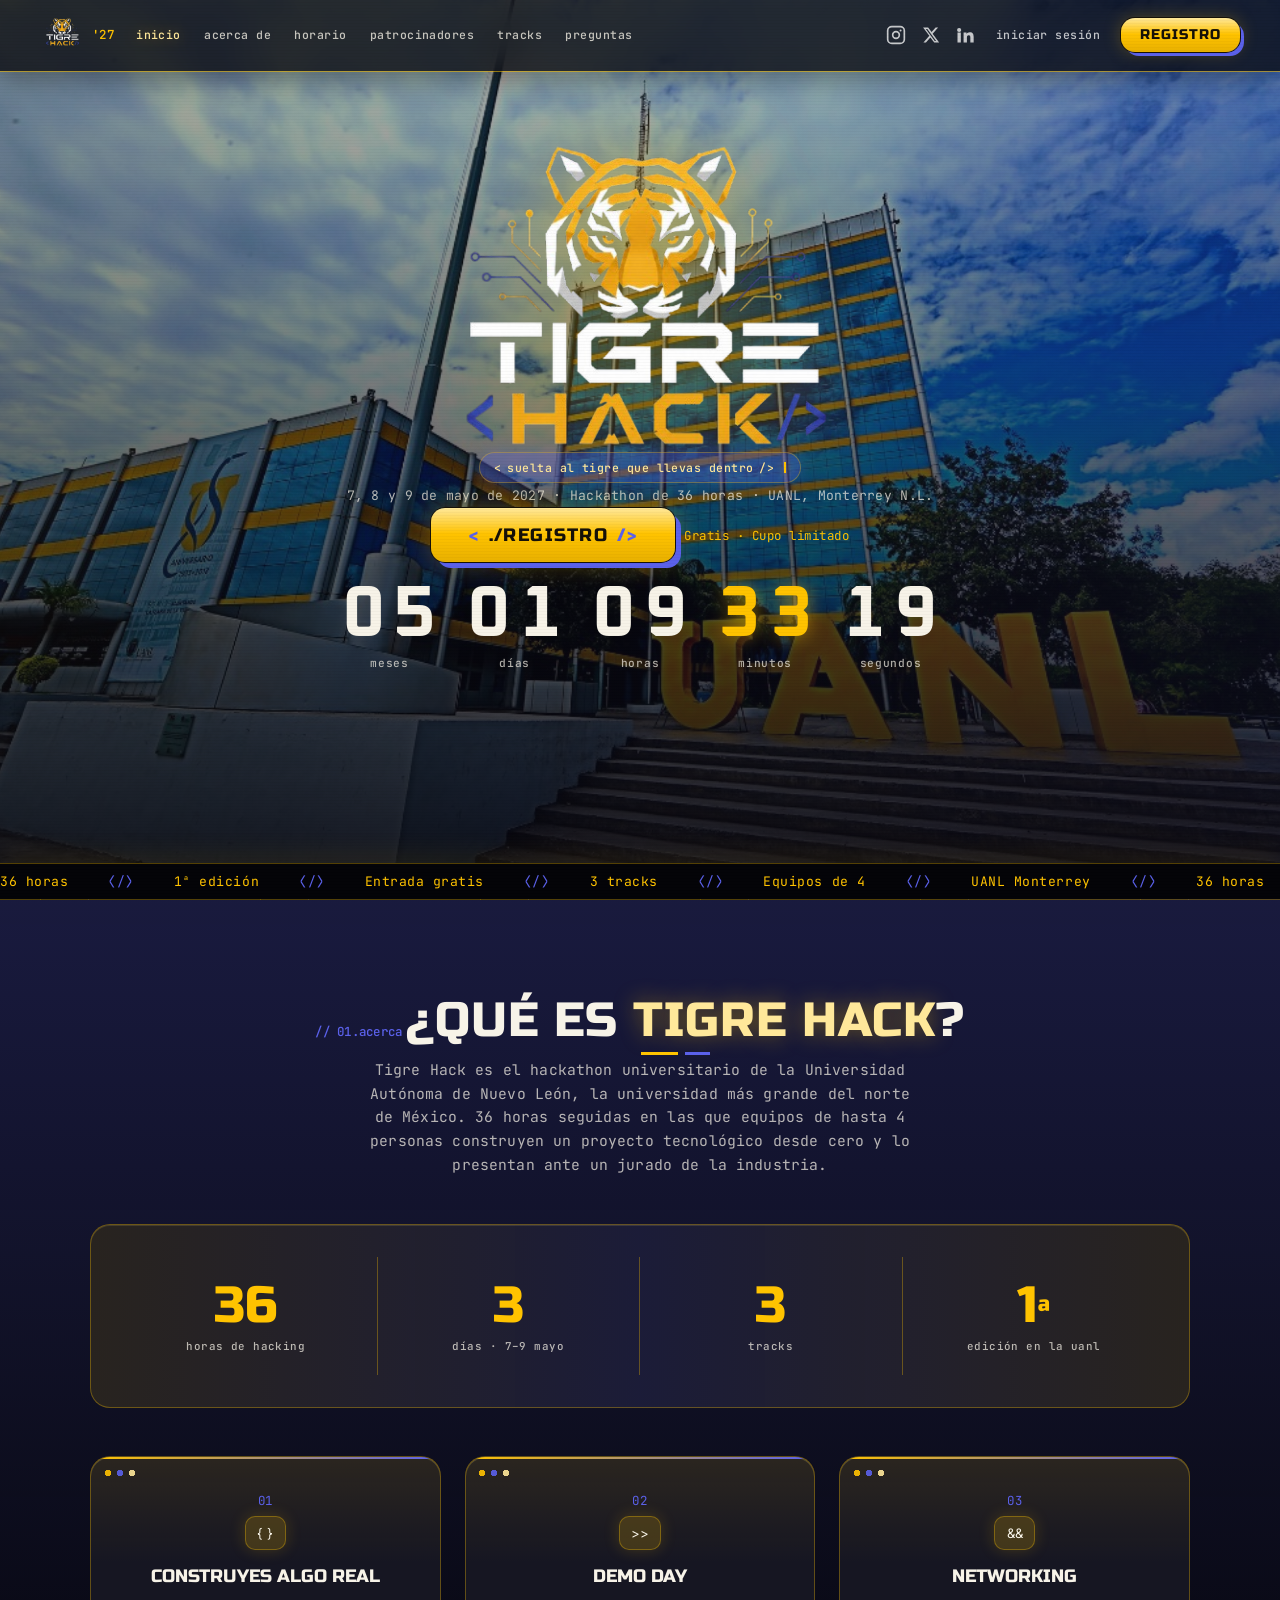
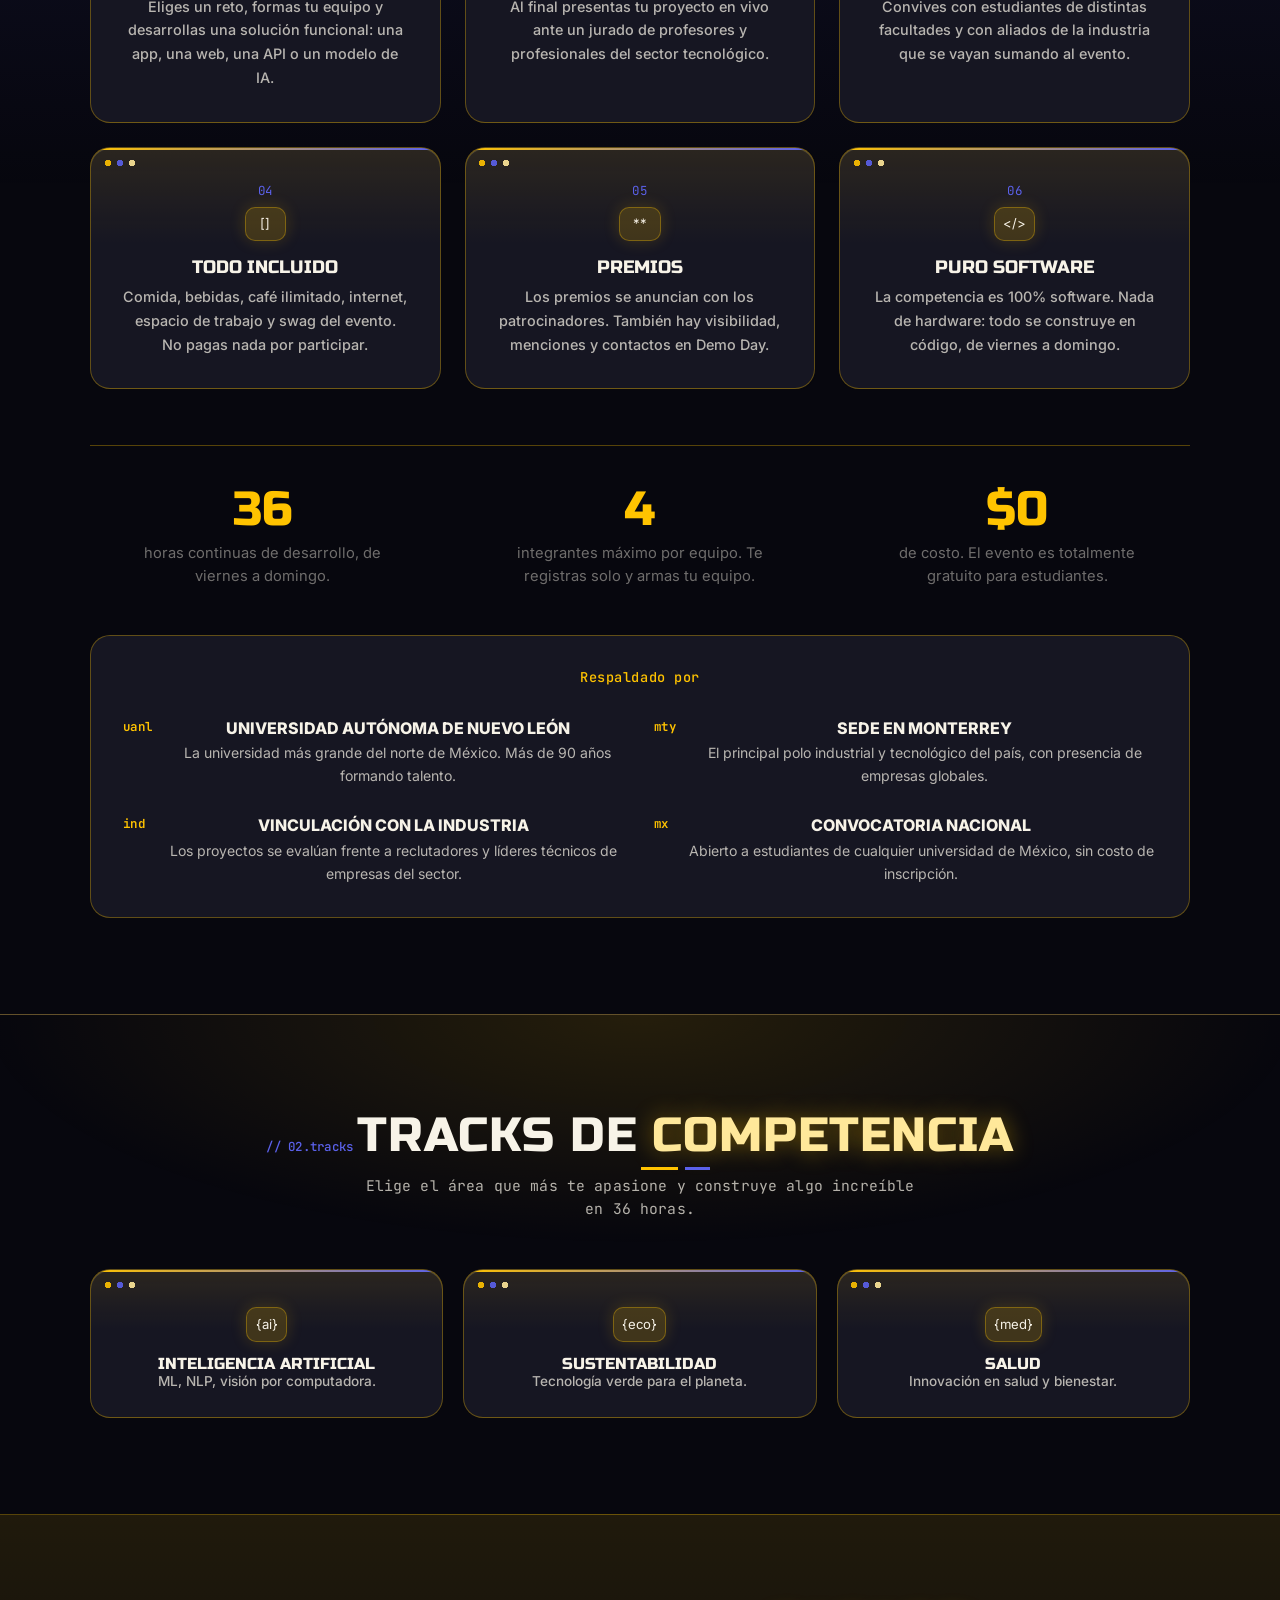
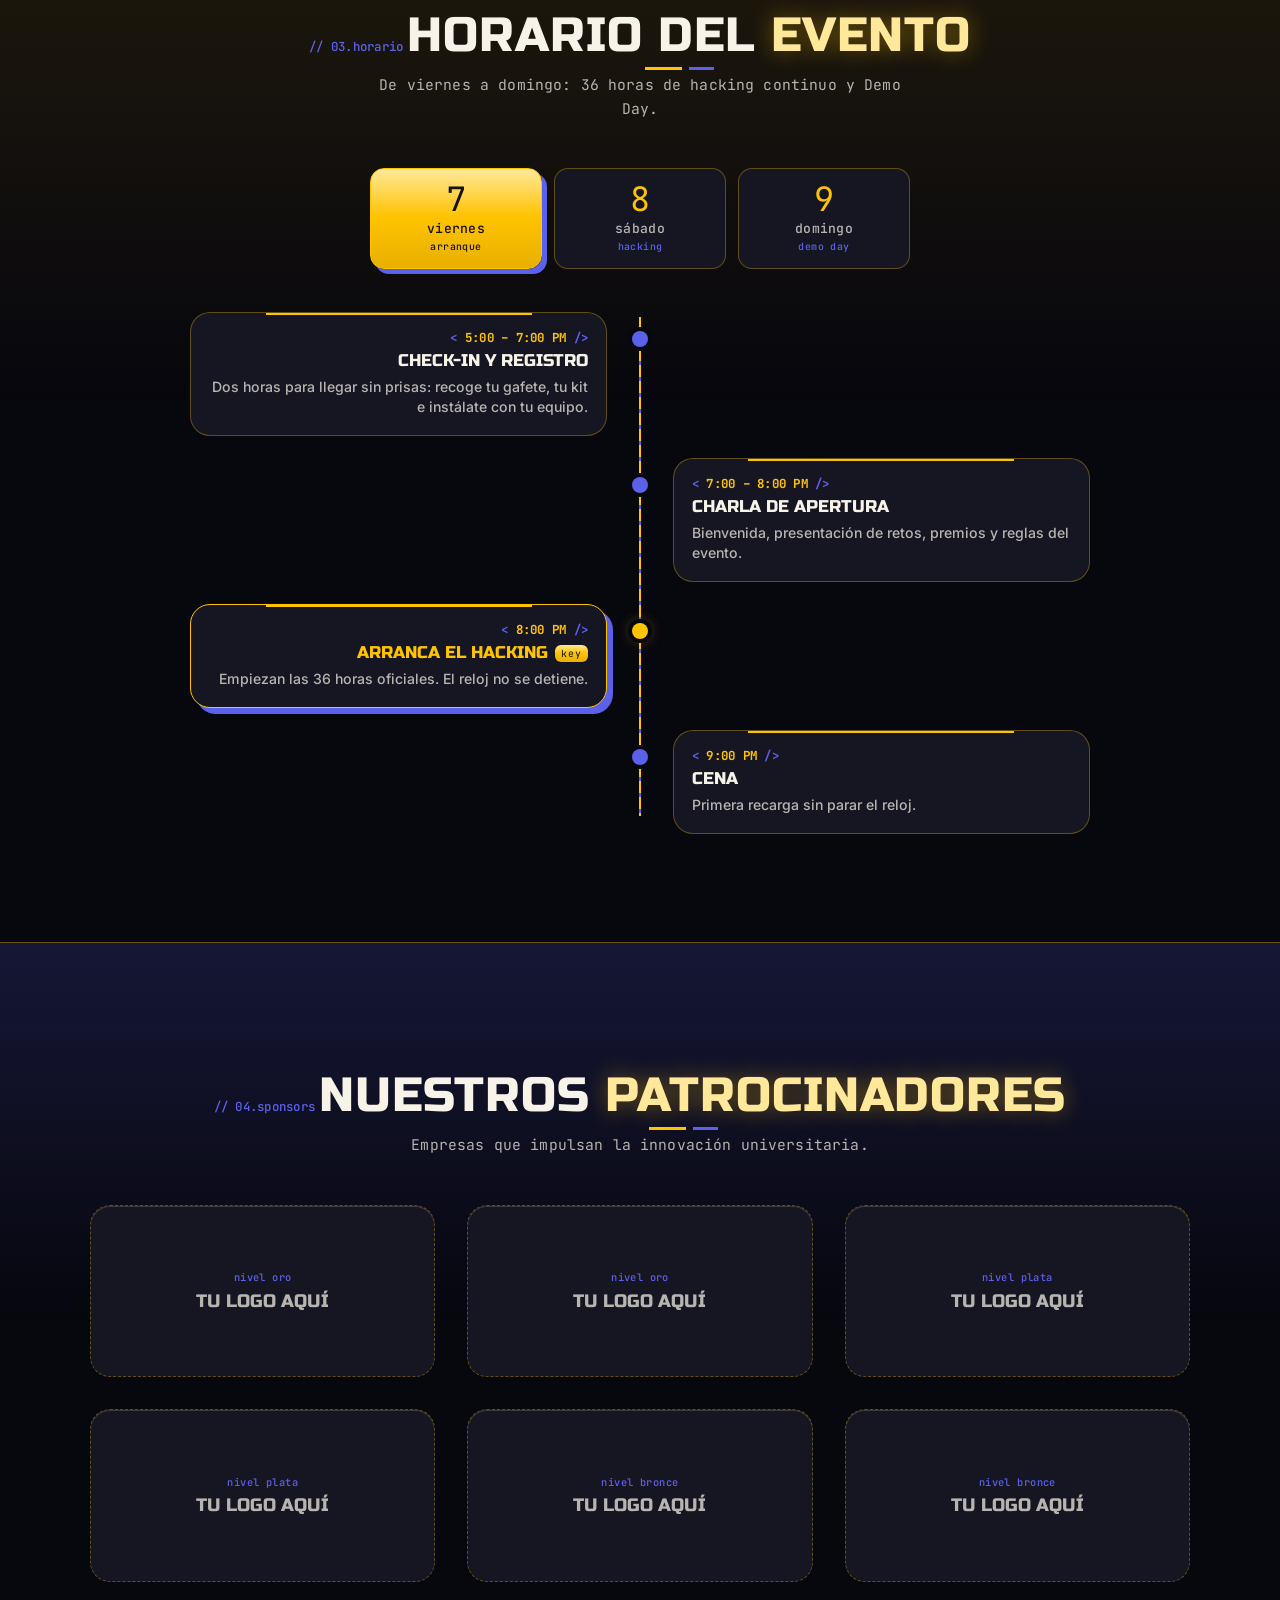
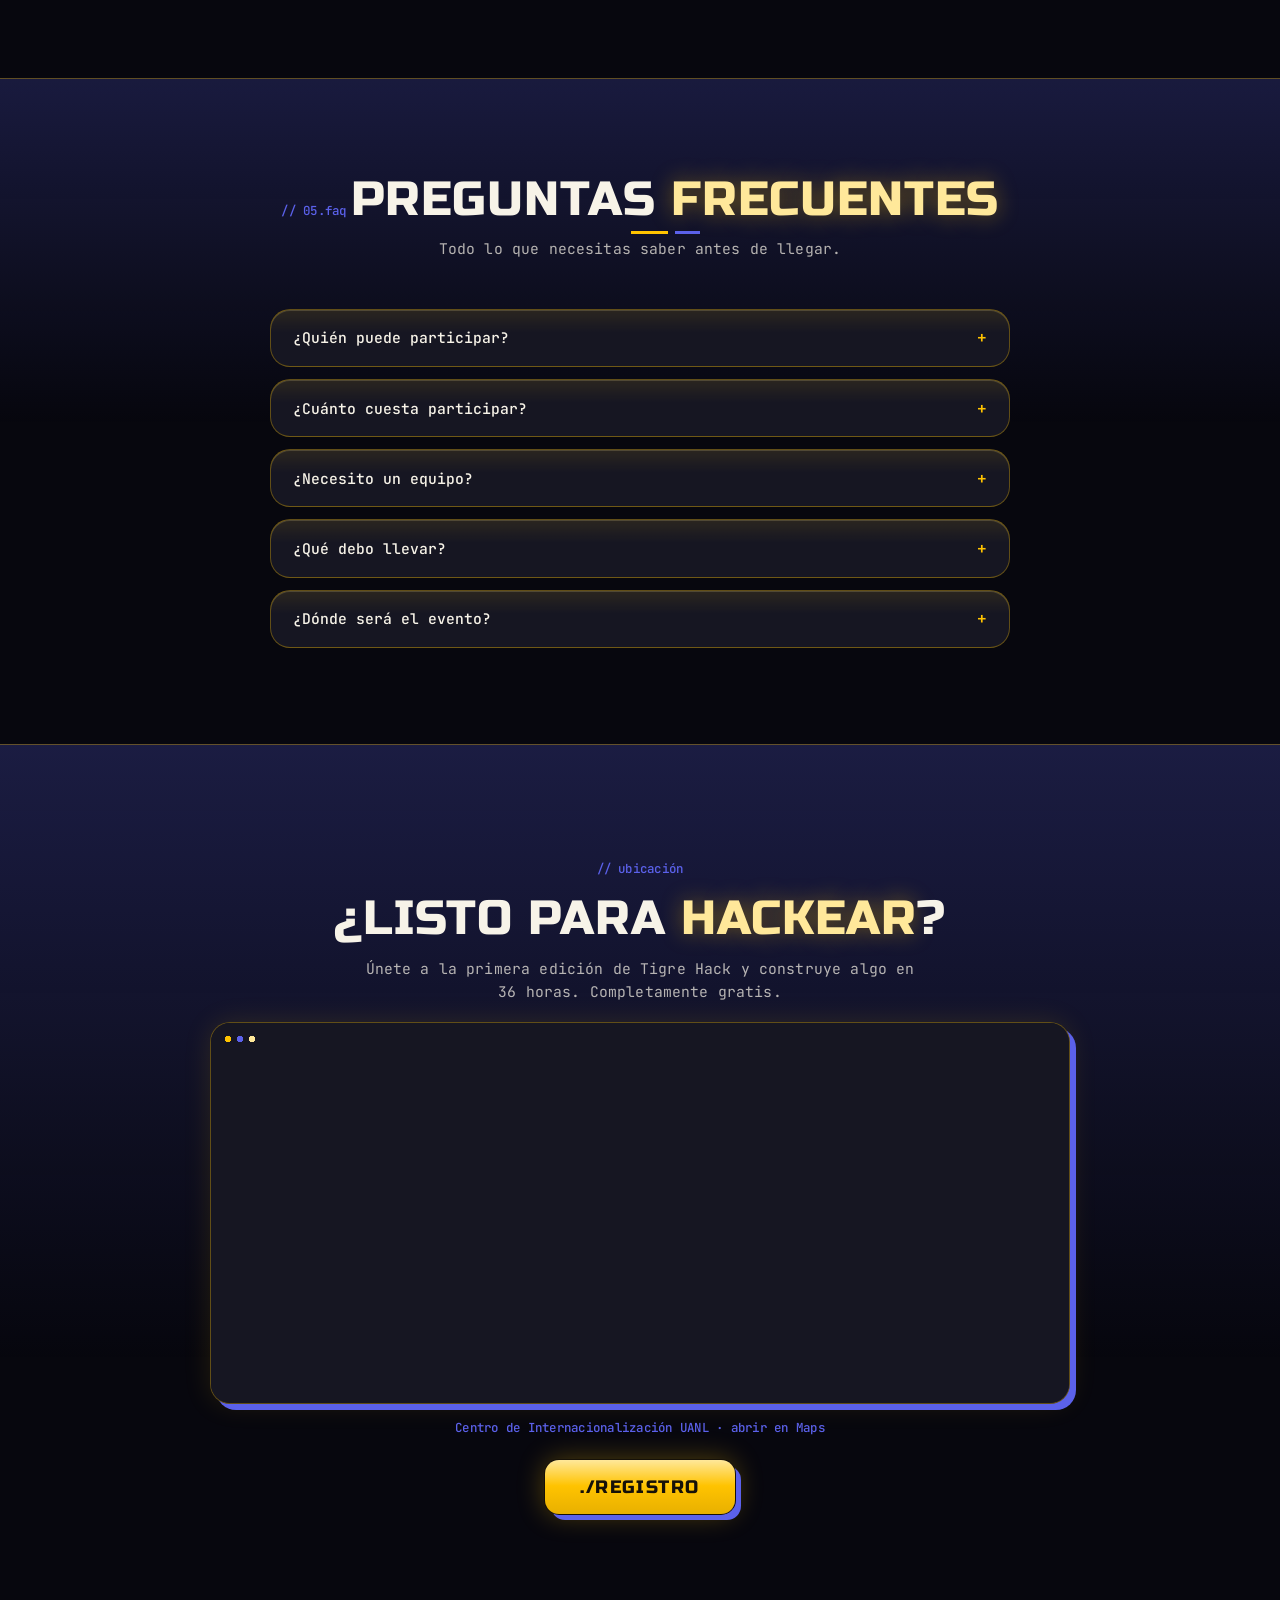
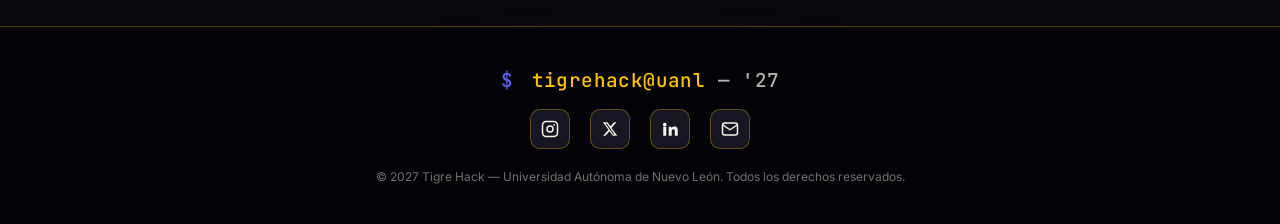
==== commit 97785d0a: "Actualiza fechas, tracks y datos reales de la primera edición. Co-authored-by: Cursor <cursoragent@c" ====
--- a/index.html
+++ b/index.html
@@ -11,7 +11,7 @@
   <link rel="stylesheet" href="css/base.css" />
   <link rel="stylesheet" href="css/laptop.css" />
   <link rel="stylesheet" href="css/celular.css" />
-  <link rel="stylesheet" href="css/tigre.css?v=round2" />
+  <link rel="stylesheet" href="css/tigre.css?v=round3" />
 </head>
 <body class="page-logo">
   <div class="tiger-bg"></div>
@@ -72,7 +72,7 @@
     <div class="hero-content">
       <img class="hero-logo" src="logo.png" alt="Tigre Hack Logo" />
       <span class="hero-tag"><span class="brkt">&lt;</span> suelta al tigre que llevas dentro <span class="brkt">/&gt;</span><span class="caret" aria-hidden="true"></span></span>
-      <p class="hero-sub">16, 17 y 18 de abril de 2027 · Hackathon de 36 horas · UANL, Monterrey N.L.</p>
+      <p class="hero-sub">7, 8 y 9 de mayo de 2027 · Hackathon de 36 horas · UANL, Monterrey N.L.</p>
       <div class="hero-acts">
         <a href="registro.html" class="btn"><span class="brkt">&lt;</span> ./registro <span class="brkt">/&gt;</span></a>
         <span class="hero-gratis">Gratis · Cupo limitado</span>
@@ -106,8 +106,8 @@
     </div>
     <div class="ticker" aria-hidden="true">
       <div class="ticker-in">
-        <span>36 horas</span><span>500 hackers</span><span>$100,000 MXN en premios</span><span>Entrada gratis</span><span>4 tracks</span><span>UANL Monterrey</span>
-        <span>36 horas</span><span>500 hackers</span><span>$100,000 MXN en premios</span><span>Entrada gratis</span><span>4 tracks</span><span>UANL Monterrey</span>
+        <span>36 horas</span><span>1ª edición</span><span>Entrada gratis</span><span>3 tracks</span><span>Equipos de 4</span><span>UANL Monterrey</span>
+        <span>36 horas</span><span>1ª edición</span><span>Entrada gratis</span><span>3 tracks</span><span>Equipos de 4</span><span>UANL Monterrey</span>
       </div>
     </div>
   </section>
@@ -116,24 +116,24 @@
     <div class="container">
       <span class="tag">// 01.acerca</span>
       <h2 class="s-title clawed">¿Qué es <span>Tigre Hack</span>?</h2>
-      <p class="s-sub">Tigre Hack es el hackathon universitario de la Universidad Autónoma de Nuevo León, la segunda universidad pública más grande de México. 36 horas seguidas en las que equipos de hasta 4 personas construyen un proyecto tecnológico desde cero y lo presentan ante un jurado de la industria.</p>
+      <p class="s-sub">Tigre Hack es el hackathon universitario de la Universidad Autónoma de Nuevo León, la universidad más grande del norte de México. 36 horas seguidas en las que equipos de hasta 4 personas construyen un proyecto tecnológico desde cero y lo presentan ante un jurado de la industria.</p>
 
       <div class="stat-strip">
         <div class="stat-cell">
-          <span class="stat-num" data-count="500">500</span><span class="stat-plus">+</span>
-          <span class="stat-lbl">Hackers esperados</span>
+          <span class="stat-num" data-count="36">0</span>
+          <span class="stat-lbl">horas de hacking</span>
         </div>
         <div class="stat-cell">
-          <span class="stat-num" data-count="20">20</span><span class="stat-plus">+</span>
-          <span class="stat-lbl">Empresas aliadas</span>
+          <span class="stat-num" data-count="3">0</span>
+          <span class="stat-lbl">días · 7–9 mayo</span>
         </div>
         <div class="stat-cell">
-          <span class="stat-num" data-count="40">40</span><span class="stat-plus">+</span>
-          <span class="stat-lbl">Mentores y jueces</span>
+          <span class="stat-num" data-count="3">0</span>
+          <span class="stat-lbl">tracks</span>
         </div>
         <div class="stat-cell">
-          <span class="stat-num" data-count="100">100</span><span class="stat-plus">K</span>
-          <span class="stat-lbl">MXN en premios</span>
+          <span class="stat-num" data-count="1">0</span><span class="stat-plus">ª</span>
+          <span class="stat-lbl">edición en la uanl</span>
         </div>
       </div>
 
@@ -142,7 +142,7 @@
           <div class="val-n">01</div>
           <div class="icon">{ }</div>
           <h3>Construyes algo real</h3>
-          <p>Eliges un reto, formas tu equipo y desarrollas una solución funcional: una app, una web, un modelo de IA o un prototipo con hardware.</p>
+          <p>Eliges un reto, formas tu equipo y desarrollas una solución funcional: una app, una web, una API o un modelo de IA.</p>
         </div>
         <div class="card">
           <div class="val-n">02</div>
@@ -154,7 +154,7 @@
           <div class="val-n">03</div>
           <div class="icon">&amp;&amp;</div>
           <h3>Networking</h3>
-          <p>Convives con cientos de estudiantes de distintas facultades y con empresas que están buscando talento nuevo.</p>
+          <p>Convives con estudiantes de distintas facultades y con aliados de la industria que se vayan sumando al evento.</p>
         </div>
         <div class="card">
           <div class="val-n">04</div>
@@ -166,7 +166,13 @@
           <div class="val-n">05</div>
           <div class="icon">**</div>
           <h3>Premios</h3>
-          <p>Más de $100,000 MXN repartidos entre las categorías, además de becas y oportunidades de empleo con nuestros patrocinadores.</p>
+          <p>Los premios se anuncian con los patrocinadores. También hay visibilidad, menciones y contactos en Demo Day.</p>
+        </div>
+        <div class="card">
+          <div class="val-n">06</div>
+          <div class="icon">&lt;/&gt;</div>
+          <h3>Puro software</h3>
+          <p>La competencia es 100% software. Nada de hardware: todo se construye en código, de viernes a domingo.</p>
         </div>
       </div>
 
@@ -192,7 +198,7 @@
             <span class="respaldo-icon">uanl</span>
             <div>
               <h4>Universidad Autónoma de Nuevo León</h4>
-              <p>Más de 220,000 estudiantes y 90 años formando al talento del noreste de México.</p>
+              <p>La universidad más grande del norte de México. Más de 90 años formando talento.</p>
             </div>
           </div>
           <div class="respaldo-item">
@@ -230,7 +236,6 @@
         <div class="track"><div class="icon">{ai}</div><h3>Inteligencia Artificial</h3><p>ML, NLP, visión por computadora.</p></div>
         <div class="track"><div class="icon">{eco}</div><h3>Sustentabilidad</h3><p>Tecnología verde para el planeta.</p></div>
         <div class="track"><div class="icon">{med}</div><h3>Salud</h3><p>Innovación en salud y bienestar.</p></div>
-        <div class="track"><div class="icon">{edu}</div><h3>Educación</h3><p>Herramientas para el aprendizaje.</p></div>
       </div>
     </div>
   </section>
@@ -243,17 +248,17 @@
 
       <div class="day-tabs" role="tablist">
         <button class="day-tab active" data-day="vie" role="tab" aria-selected="true">
-          <span class="dt-num">16</span>
+          <span class="dt-num">7</span>
           <b>Viernes</b>
           <small>Arranque</small>
         </button>
         <button class="day-tab" data-day="sab" role="tab" aria-selected="false">
-          <span class="dt-num">17</span>
+          <span class="dt-num">8</span>
           <b>Sábado</b>
           <small>Hacking</small>
         </button>
         <button class="day-tab" data-day="dom" role="tab" aria-selected="false">
-          <span class="dt-num">18</span>
+          <span class="dt-num">9</span>
           <b>Domingo</b>
           <small>Demo Day</small>
         </button>
@@ -371,7 +376,7 @@
               <p>Expo por mesas: los jueces pasan a tu stand para ver la demo en vivo.</p>
             </div>
           </article>
-          <article class="t-item">
+          <article class="t-item highlight">
             <div class="t-dot"></div>
             <div class="t-body">
               <div class="time">12:30 PM</div>
@@ -379,28 +384,12 @@
               <p>Los mejores equipos presentan en el escenario principal.</p>
             </div>
           </article>
-          <article class="t-item">
-            <div class="t-dot"></div>
-            <div class="t-body">
-              <div class="time">2:00 PM</div>
-              <h3>Comida</h3>
-              <p>Comemos juntos mientras delibera el jurado.</p>
-            </div>
-          </article>
           <article class="t-item highlight">
             <div class="t-dot"></div>
             <div class="t-body">
               <div class="time">3:30 PM</div>
               <h3>Premiación y clausura</h3>
               <p>Ganadores generales, premios por reto y menciones especiales.</p>
-            </div>
-          </article>
-          <article class="t-item">
-            <div class="t-dot"></div>
-            <div class="t-body">
-              <div class="time">4:30 PM</div>
-              <h3>Foto grupal y despedida</h3>
-              <p>Nos llevamos la foto y tú te llevas el proyecto.</p>
             </div>
           </article>
         </div>
@@ -458,7 +447,7 @@
     <div class="container">
       <span class="tag">// ubicación</span>
       <h2 class="s-title">¿Listo para <span>hackear</span>?</h2>
-      <p class="s-sub">Únete a cientos de estudiantes y construye el futuro en 36 horas. Completamente gratis.</p>
+      <p class="s-sub">Únete a la primera edición de Tigre Hack y construye algo en 36 horas. Completamente gratis.</p>
       <div class="map-frame" id="ubicacion">
         <iframe
           title="Centro de Internacionalización UANL en Google Maps"
@@ -505,6 +494,6 @@
   </footer>
 
   <script src="js/auth.js?v=team2"></script>
-  <script src="js/app.js?v=nav2"></script>
+  <script src="js/app.js?v=fecha1"></script>
 </body>
 </html>
--- a/css/laptop.css
+++ b/css/laptop.css
@@ -75,7 +75,7 @@
     box-shadow: 9px 9px 0 #101010;
   }
 
-  .tracks-grid { grid-template-columns: repeat(4, 1fr); gap: 1.25rem; }
+  .tracks-grid { grid-template-columns: repeat(3, 1fr); gap: 1.25rem; }
   .track { padding: 1.75rem; transition: transform 0.15s, box-shadow 0.15s; }
   .track .icon { font-size: 1.7rem; width: 58px; height: 58px; }
   .track h3 { font-size: 1rem; }
--- a/css/tigre.css
+++ b/css/tigre.css
@@ -444,7 +444,10 @@
 body.page-logo .s-sub {
   opacity: 1;
   color: var(--muted);
-  font-weight: 500;
+  font-family: var(--mono);
+  font-size: 0.92rem;
+  font-weight: 400;
+  letter-spacing: 0.01em;
   max-width: 62ch;
 }
 
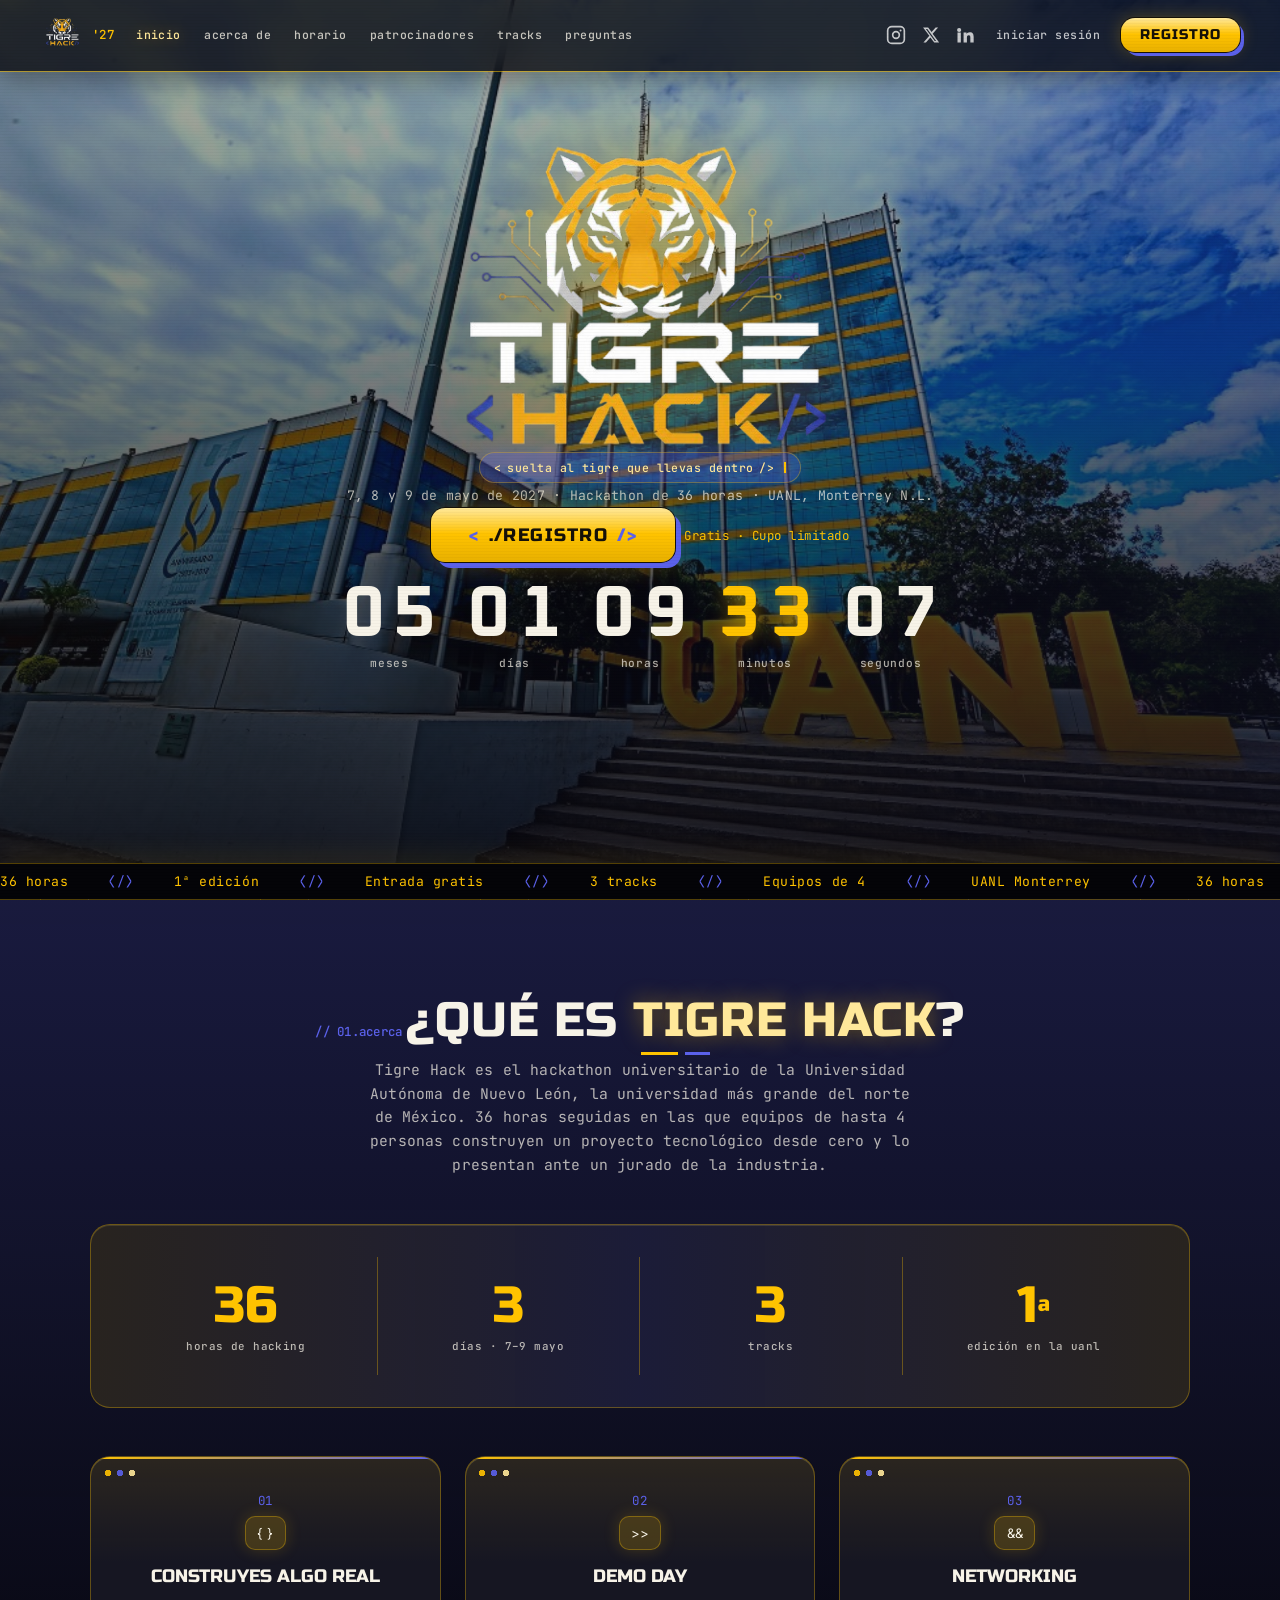
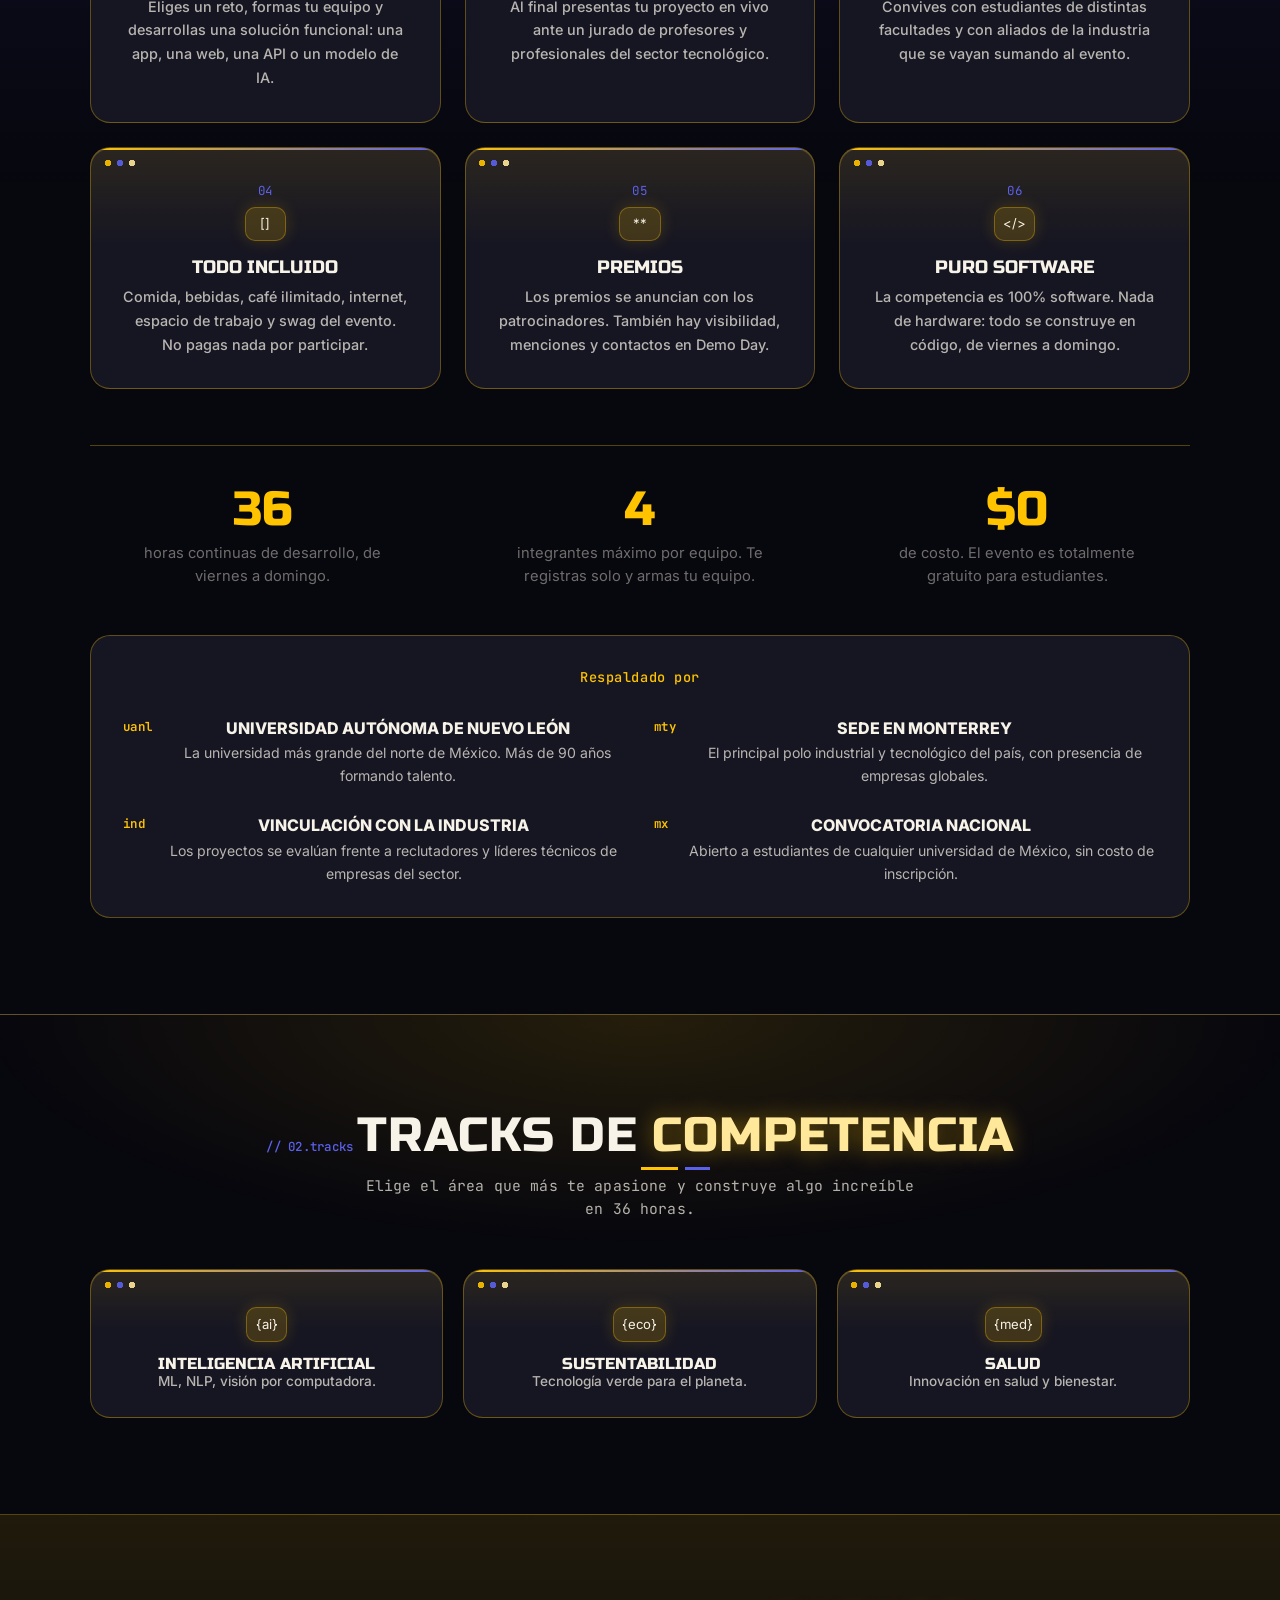
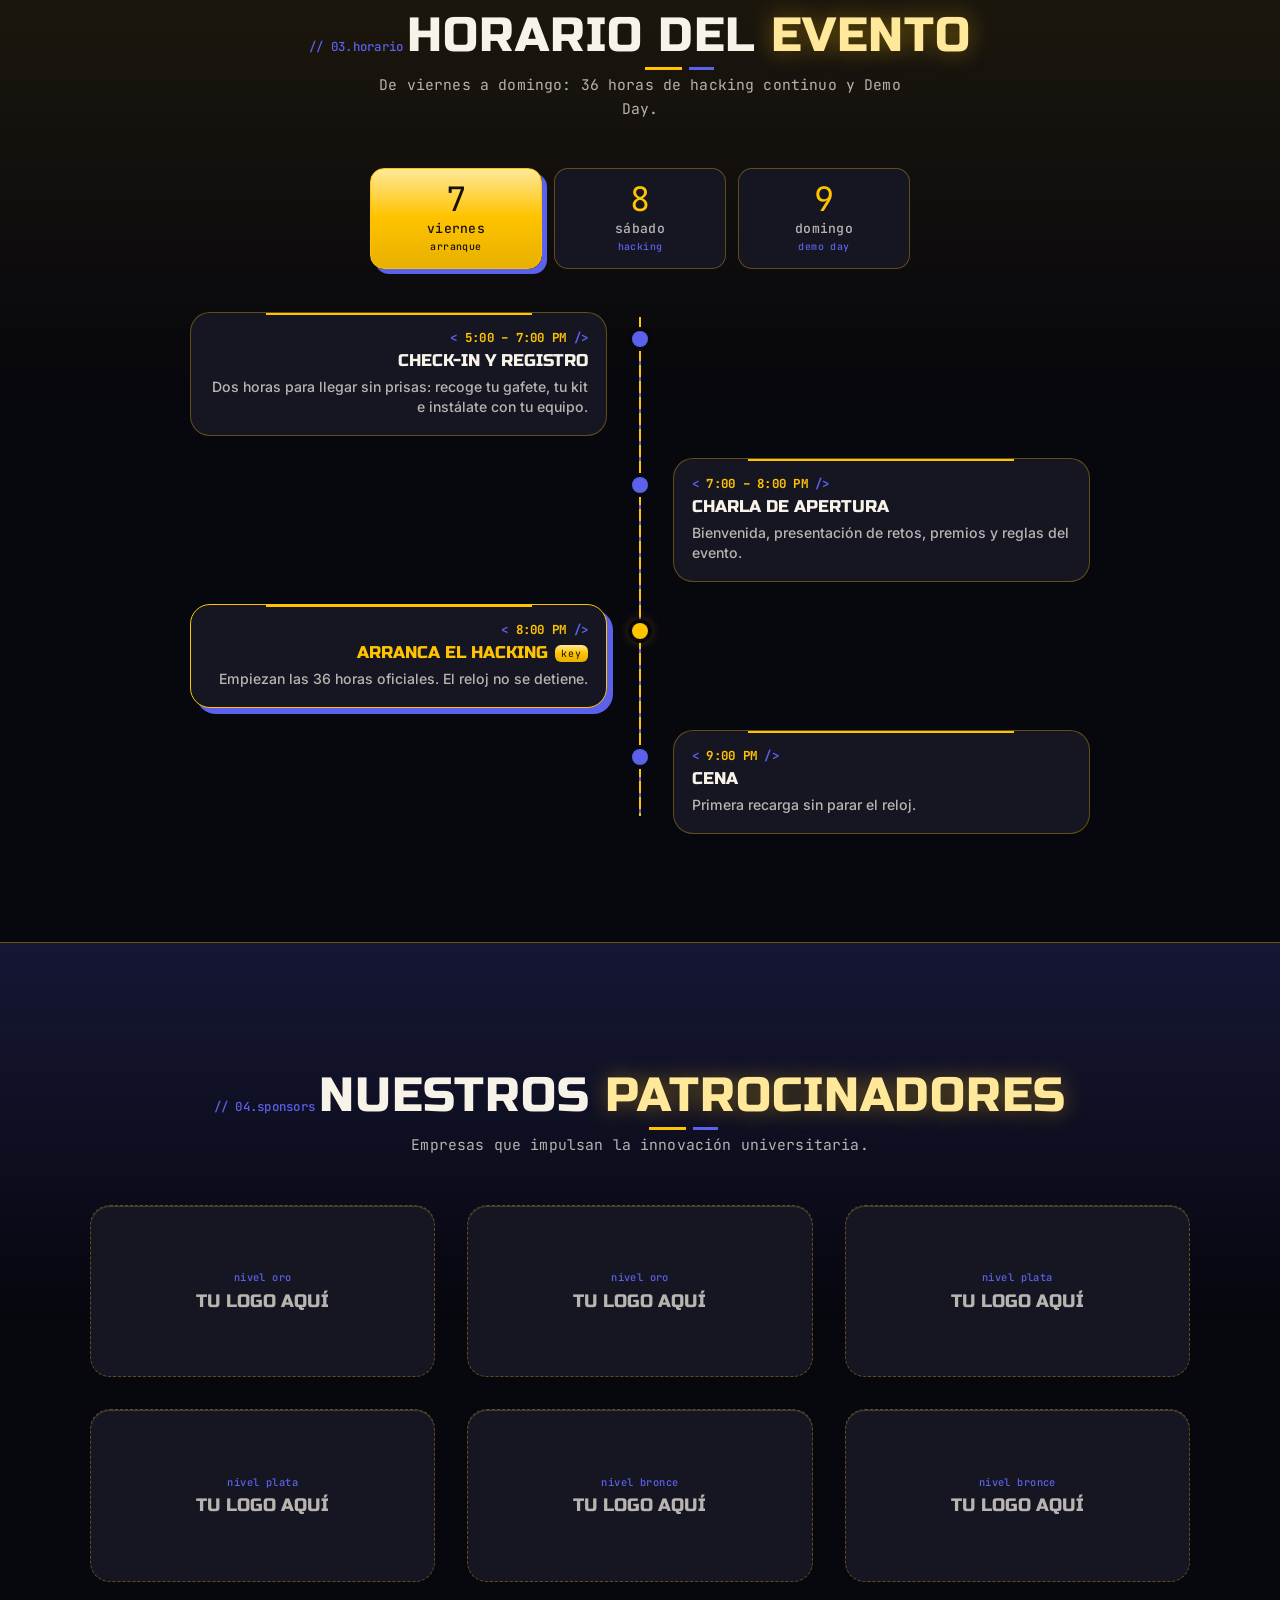
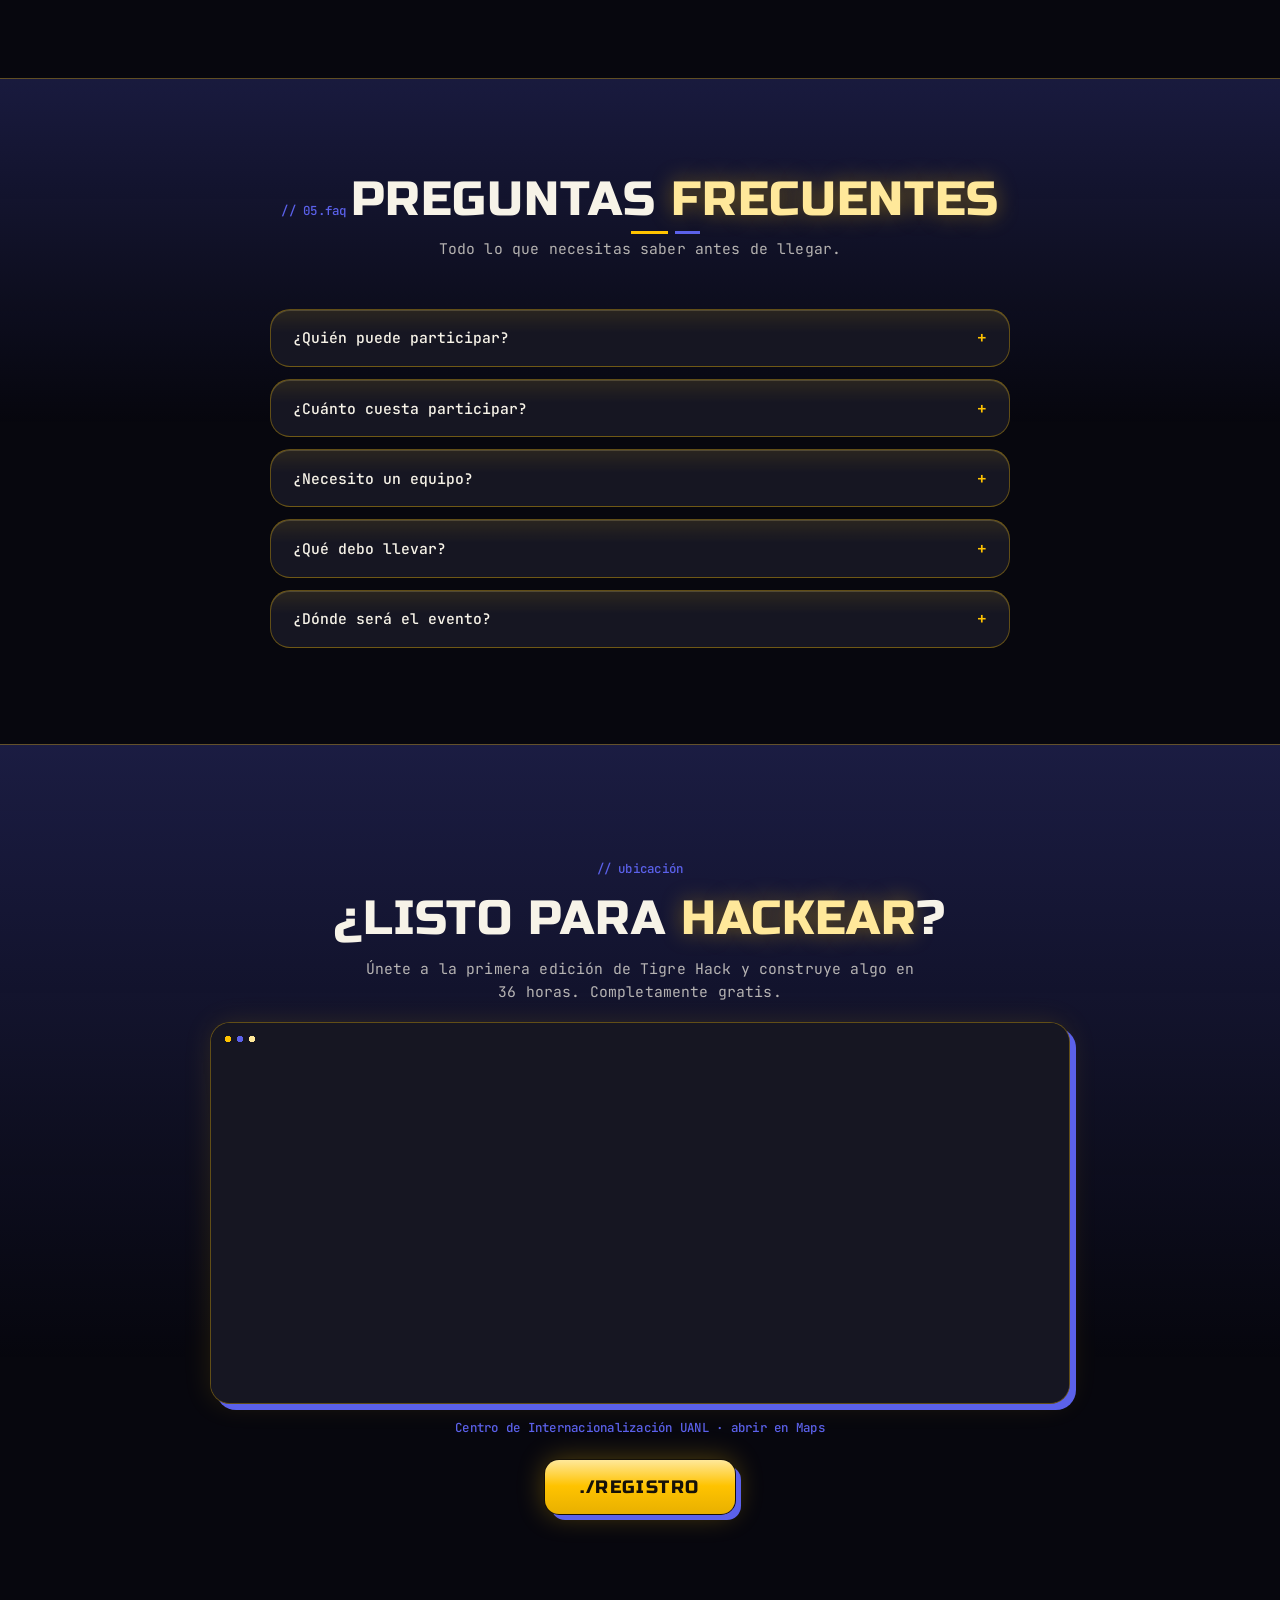
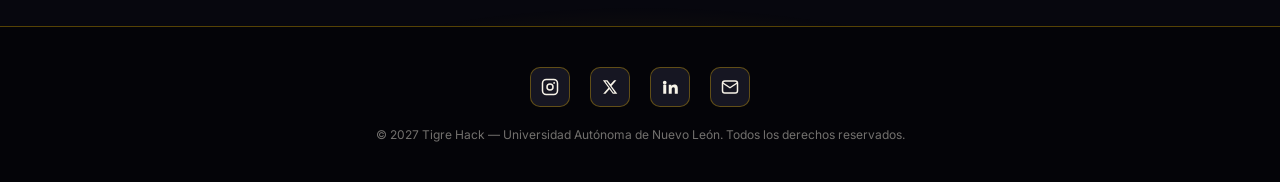
==== commit 94c438f4: "Quita el prompt tigrehack@uanl del pie en todo el sitio. Co-authored-by: Cursor <cursoragent@cursor." ====
--- a/index.html
+++ b/index.html
@@ -11,7 +11,7 @@
   <link rel="stylesheet" href="css/base.css" />
   <link rel="stylesheet" href="css/laptop.css" />
   <link rel="stylesheet" href="css/celular.css" />
-  <link rel="stylesheet" href="css/tigre.css?v=round3" />
+  <link rel="stylesheet" href="css/tigre.css?v=round4" />
 </head>
 <body class="page-logo">
   <div class="tiger-bg"></div>
@@ -463,7 +463,6 @@
   </section>
 
   <footer>
-    <div class="f-logo"><span class="prompt">$</span> tigrehack@uanl <span class="dim">— '27</span></div>
     <div class="f-socials">
       <!-- Cambia el href por el link real de cada red -->
       <a href="#" target="_blank" rel="noopener" title="Instagram" aria-label="Instagram">
--- a/css/tigre.css
+++ b/css/tigre.css
@@ -989,14 +989,7 @@
   border-top: 1px solid var(--linea);
 }
 body.page-logo .f-logo {
-  font-family: var(--mono);
-  font-weight: 500;
-  text-transform: none;
-  letter-spacing: 0.02em;
-  color: var(--oro);
-  background: none;
-  -webkit-background-clip: unset;
-  background-clip: unset;
+  display: none;
 }
 body.page-logo .f-logo .prompt { color: var(--circuito); margin-right: 0.4rem; }
 body.page-logo .f-logo .dim { color: var(--muted); }
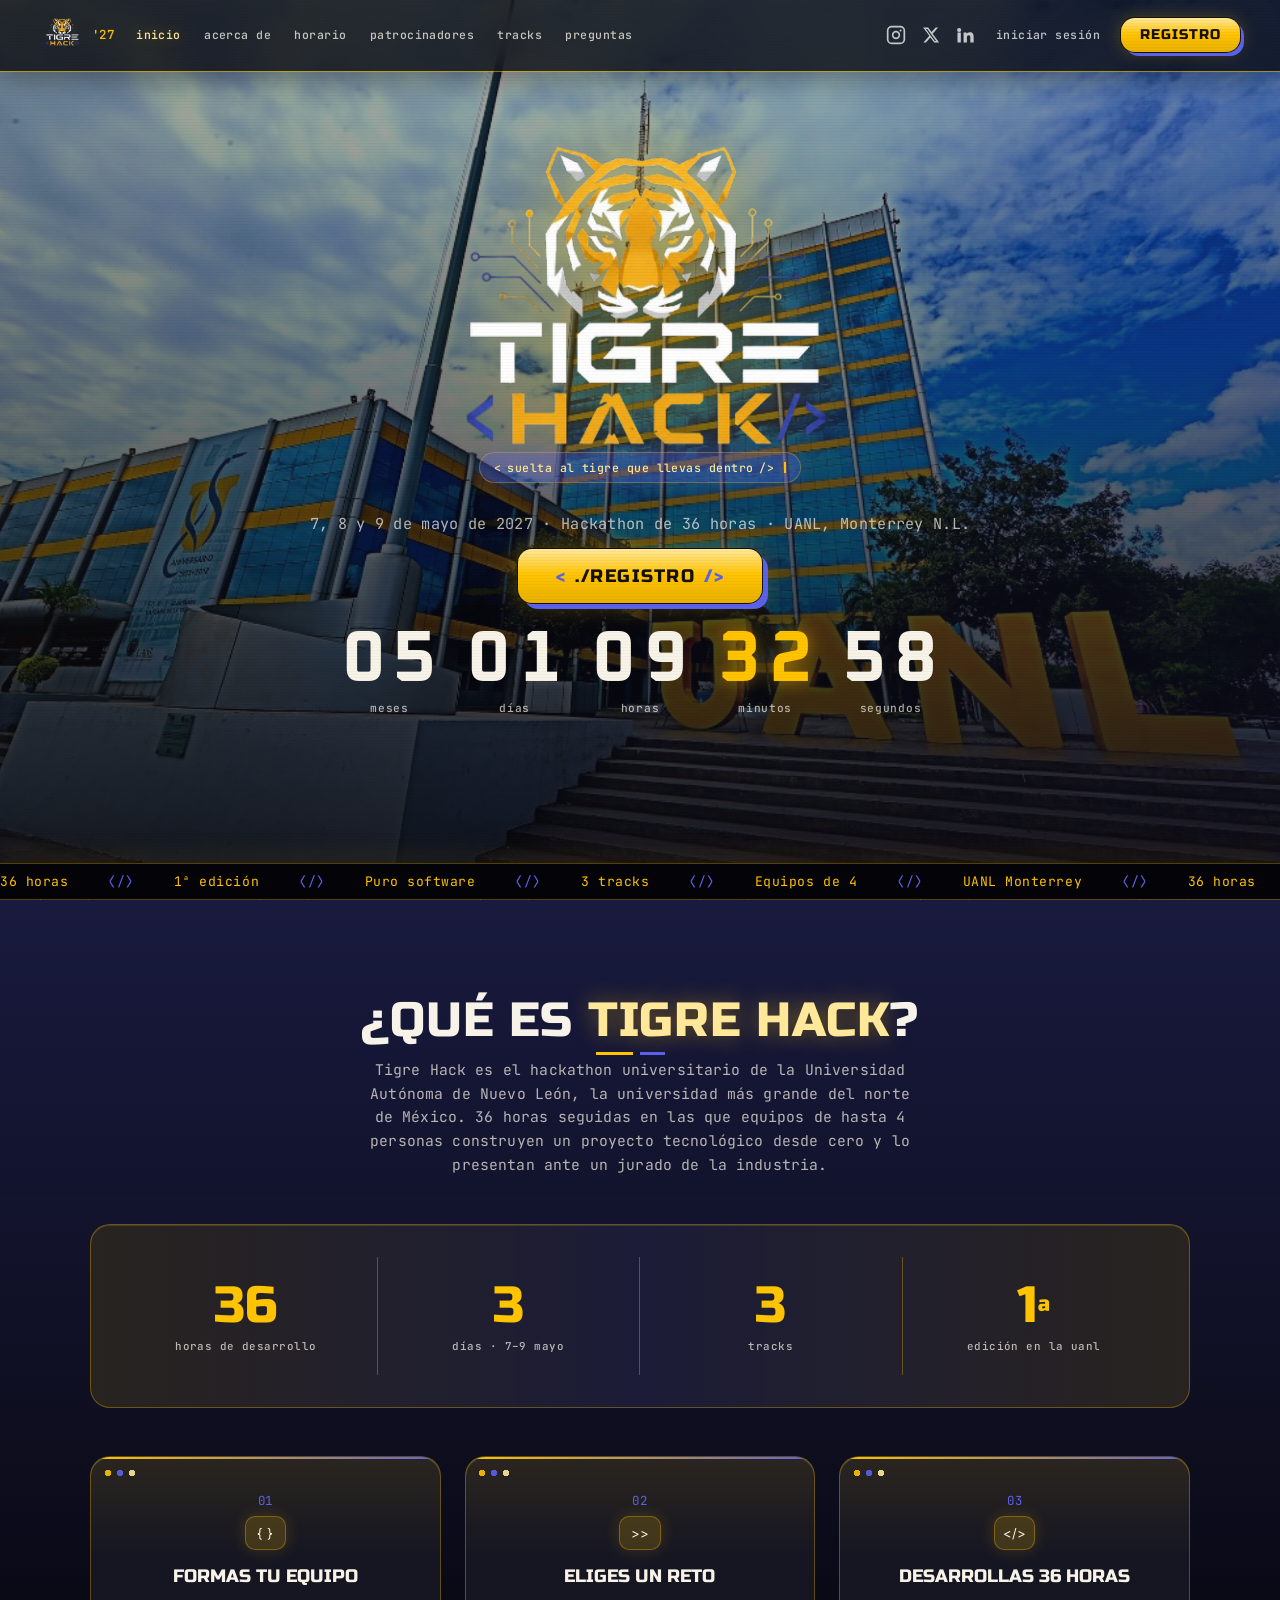
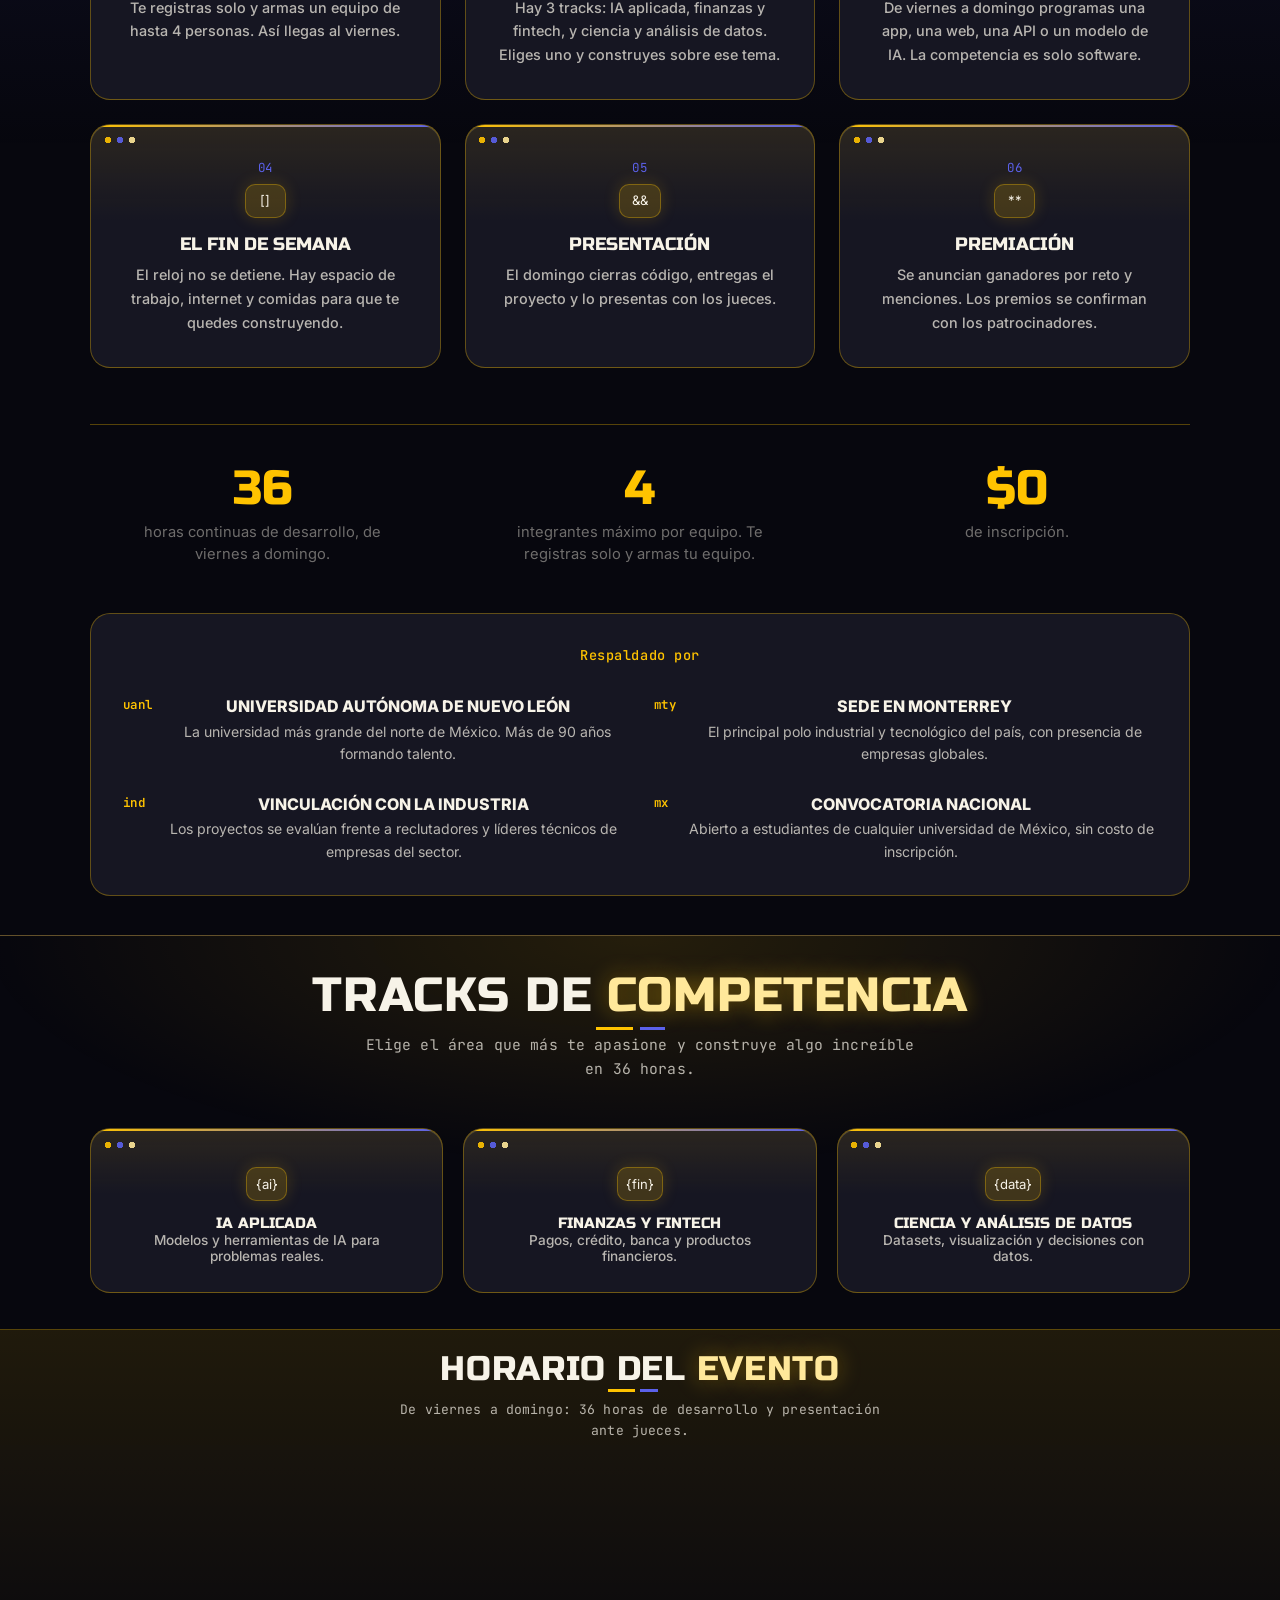
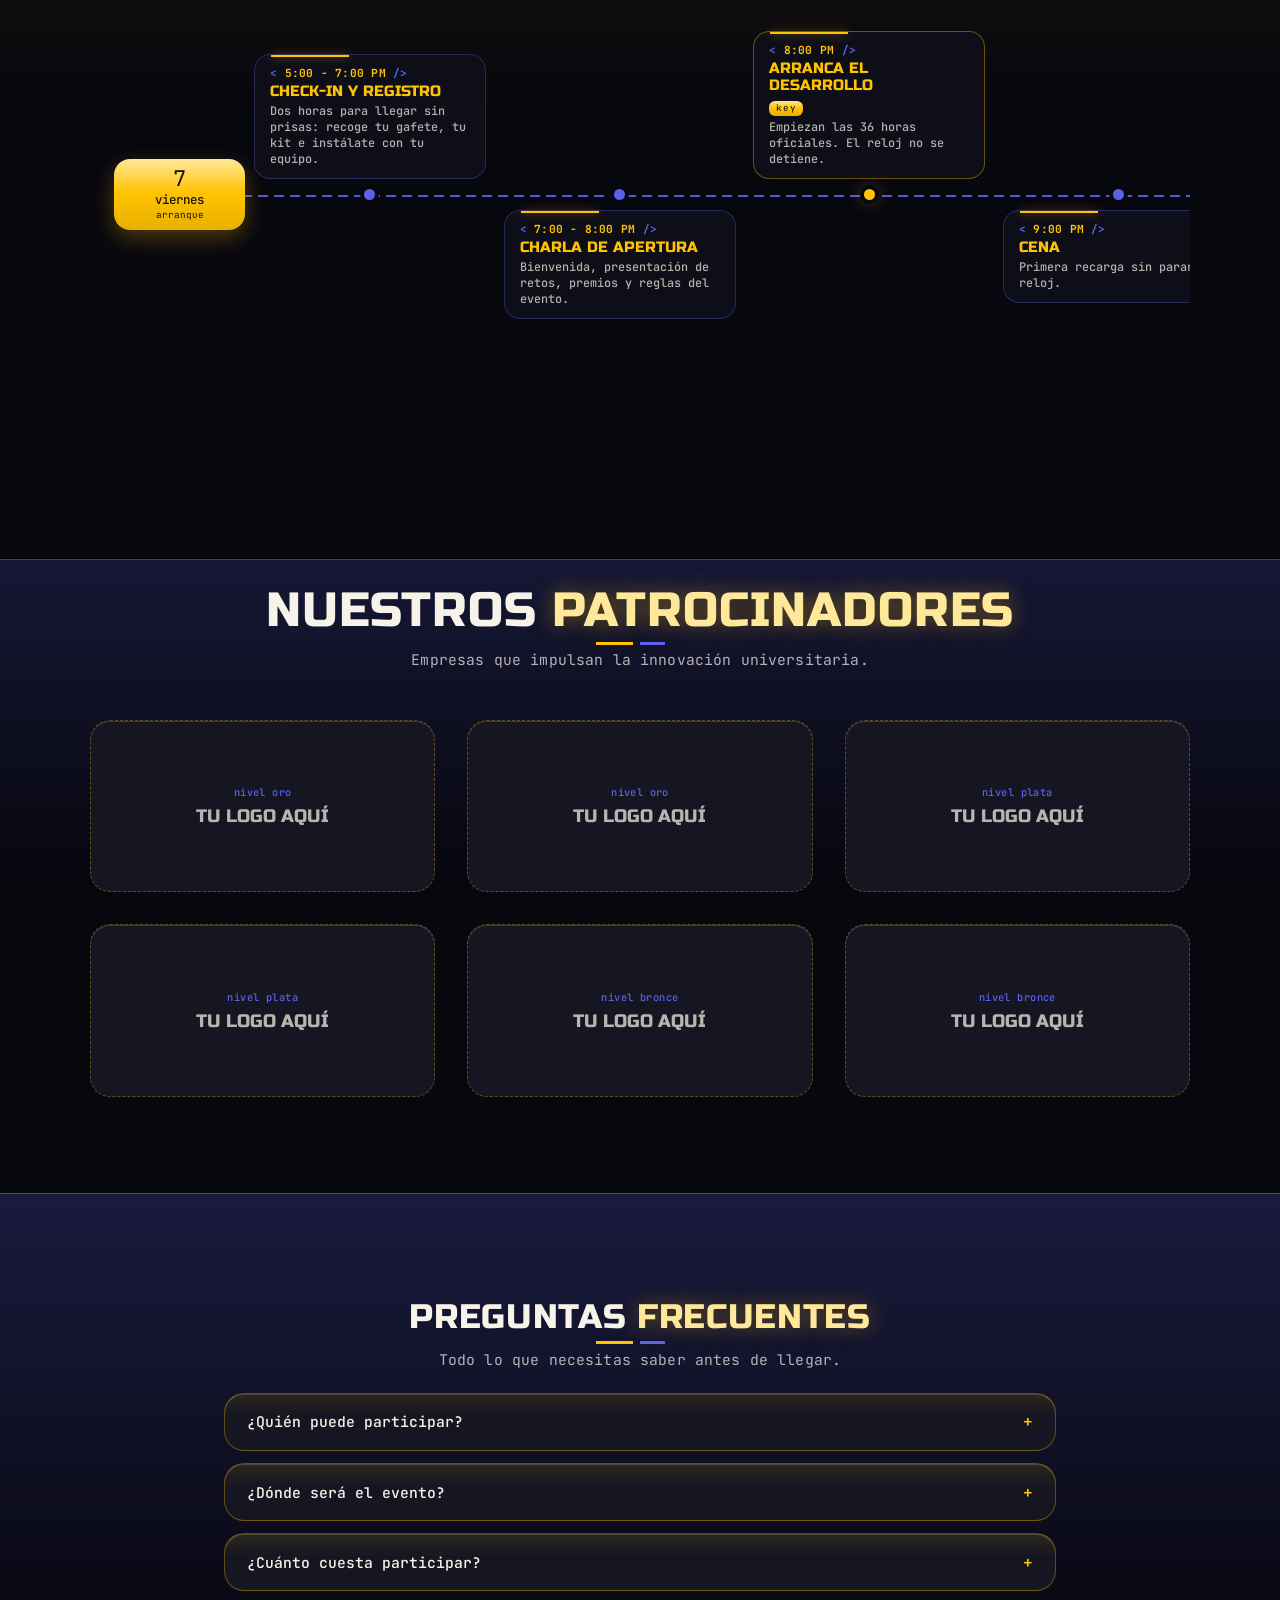
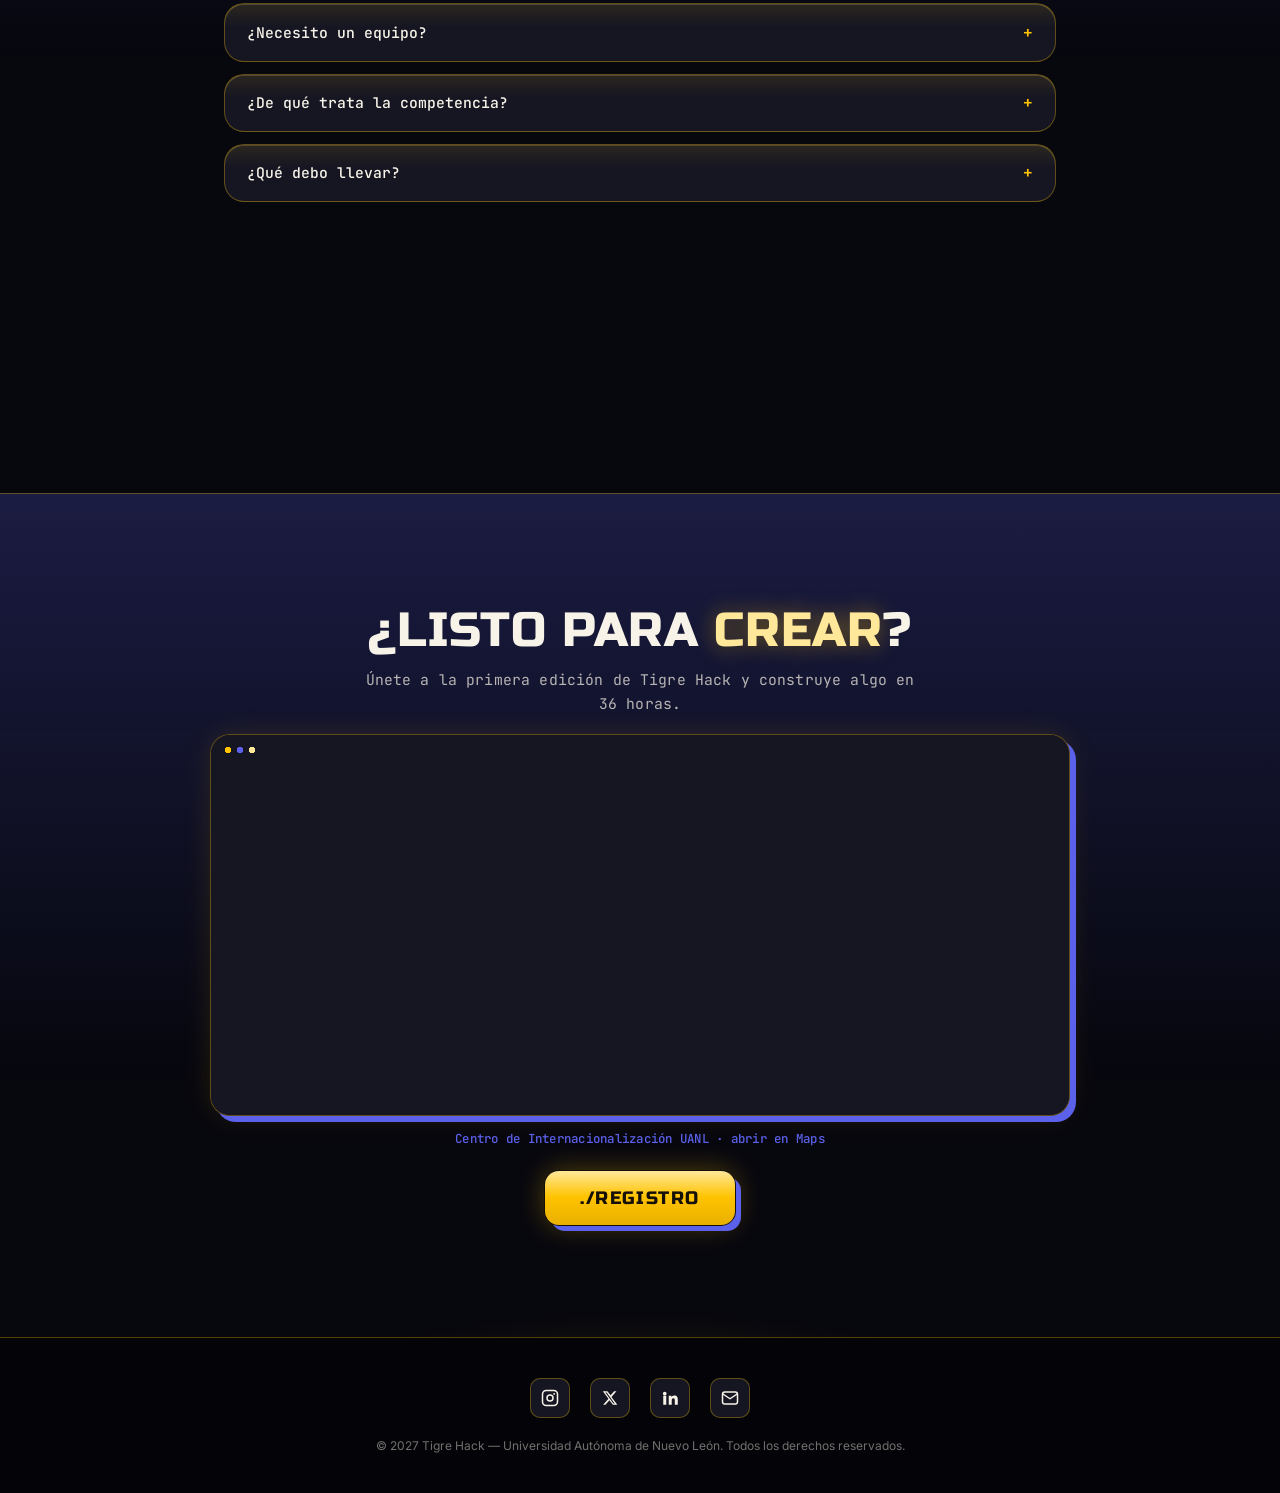
==== commit 703ee183: "Rediseña el horario como línea horizontal y ajusta el resto de la landing. Co-authored-by: Cursor <c" ====
--- a/index.html
+++ b/index.html
@@ -11,7 +11,7 @@
   <link rel="stylesheet" href="css/base.css" />
   <link rel="stylesheet" href="css/laptop.css" />
   <link rel="stylesheet" href="css/celular.css" />
-  <link rel="stylesheet" href="css/tigre.css?v=round4" />
+  <link rel="stylesheet" href="css/tigre.css?v=round37" />
 </head>
 <body class="page-logo">
   <div class="tiger-bg"></div>
@@ -75,7 +75,6 @@
       <p class="hero-sub">7, 8 y 9 de mayo de 2027 · Hackathon de 36 horas · UANL, Monterrey N.L.</p>
       <div class="hero-acts">
         <a href="registro.html" class="btn"><span class="brkt">&lt;</span> ./registro <span class="brkt">/&gt;</span></a>
-        <span class="hero-gratis">Gratis · Cupo limitado</span>
       </div>
       <div class="countdown">
         <div class="count-block" id="cd-months-block">
@@ -106,22 +105,21 @@
     </div>
     <div class="ticker" aria-hidden="true">
       <div class="ticker-in">
-        <span>36 horas</span><span>1ª edición</span><span>Entrada gratis</span><span>3 tracks</span><span>Equipos de 4</span><span>UANL Monterrey</span>
-        <span>36 horas</span><span>1ª edición</span><span>Entrada gratis</span><span>3 tracks</span><span>Equipos de 4</span><span>UANL Monterrey</span>
+        <span>36 horas</span><span>1ª edición</span><span>Puro software</span><span>3 tracks</span><span>Equipos de 4</span><span>UANL Monterrey</span>
+        <span>36 horas</span><span>1ª edición</span><span>Puro software</span><span>3 tracks</span><span>Equipos de 4</span><span>UANL Monterrey</span>
       </div>
     </div>
   </section>
 
   <section class="about s-azul" id="about">
     <div class="container">
-      <span class="tag">// 01.acerca</span>
       <h2 class="s-title clawed">¿Qué es <span>Tigre Hack</span>?</h2>
       <p class="s-sub">Tigre Hack es el hackathon universitario de la Universidad Autónoma de Nuevo León, la universidad más grande del norte de México. 36 horas seguidas en las que equipos de hasta 4 personas construyen un proyecto tecnológico desde cero y lo presentan ante un jurado de la industria.</p>
 
       <div class="stat-strip">
         <div class="stat-cell">
           <span class="stat-num" data-count="36">0</span>
-          <span class="stat-lbl">horas de hacking</span>
+          <span class="stat-lbl">horas de desarrollo</span>
         </div>
         <div class="stat-cell">
           <span class="stat-num" data-count="3">0</span>
@@ -141,38 +139,38 @@
         <div class="card">
           <div class="val-n">01</div>
           <div class="icon">{ }</div>
-          <h3>Construyes algo real</h3>
-          <p>Eliges un reto, formas tu equipo y desarrollas una solución funcional: una app, una web, una API o un modelo de IA.</p>
+          <h3>Formas tu equipo</h3>
+          <p>Te registras solo y armas un equipo de hasta 4 personas. Así llegas al viernes.</p>
         </div>
         <div class="card">
           <div class="val-n">02</div>
           <div class="icon">&gt;&gt;</div>
-          <h3>Demo Day</h3>
-          <p>Al final presentas tu proyecto en vivo ante un jurado de profesores y profesionales del sector tecnológico.</p>
+          <h3>Eliges un reto</h3>
+          <p>Hay 3 tracks: IA aplicada, finanzas y fintech, y ciencia y análisis de datos. Eliges uno y construyes sobre ese tema.</p>
         </div>
         <div class="card">
           <div class="val-n">03</div>
-          <div class="icon">&amp;&amp;</div>
-          <h3>Networking</h3>
-          <p>Convives con estudiantes de distintas facultades y con aliados de la industria que se vayan sumando al evento.</p>
+          <div class="icon">&lt;/&gt;</div>
+          <h3>Desarrollas 36 horas</h3>
+          <p>De viernes a domingo programas una app, una web, una API o un modelo de IA. La competencia es solo software.</p>
         </div>
         <div class="card">
           <div class="val-n">04</div>
           <div class="icon">[]</div>
-          <h3>Todo incluido</h3>
-          <p>Comida, bebidas, café ilimitado, internet, espacio de trabajo y swag del evento. No pagas nada por participar.</p>
+          <h3>El fin de semana</h3>
+          <p>El reloj no se detiene. Hay espacio de trabajo, internet y comidas para que te quedes construyendo.</p>
         </div>
         <div class="card">
           <div class="val-n">05</div>
+          <div class="icon">&amp;&amp;</div>
+          <h3>Presentación</h3>
+          <p>El domingo cierras código, entregas el proyecto y lo presentas con los jueces.</p>
+        </div>
+        <div class="card">
+          <div class="val-n">06</div>
           <div class="icon">**</div>
-          <h3>Premios</h3>
-          <p>Los premios se anuncian con los patrocinadores. También hay visibilidad, menciones y contactos en Demo Day.</p>
-        </div>
-        <div class="card">
-          <div class="val-n">06</div>
-          <div class="icon">&lt;/&gt;</div>
-          <h3>Puro software</h3>
-          <p>La competencia es 100% software. Nada de hardware: todo se construye en código, de viernes a domingo.</p>
+          <h3>Premiación</h3>
+          <p>Se anuncian ganadores por reto y menciones. Los premios se confirman con los patrocinadores.</p>
         </div>
       </div>
 
@@ -187,7 +185,7 @@
         </div>
         <div class="extra-item">
           <span class="extra-num">$0</span>
-          <p>de costo. El evento es totalmente gratuito para estudiantes.</p>
+          <p>de inscripción.</p>
         </div>
       </div>
 
@@ -229,47 +227,33 @@
 
   <section class="tracks" id="tracks">
     <div class="container">
-      <span class="tag">// 02.tracks</span>
       <h2 class="s-title clawed">Tracks de <span>Competencia</span></h2>
       <p class="s-sub">Elige el área que más te apasione y construye algo increíble en 36 horas.</p>
       <div class="tracks-grid">
-        <div class="track"><div class="icon">{ai}</div><h3>Inteligencia Artificial</h3><p>ML, NLP, visión por computadora.</p></div>
-        <div class="track"><div class="icon">{eco}</div><h3>Sustentabilidad</h3><p>Tecnología verde para el planeta.</p></div>
-        <div class="track"><div class="icon">{med}</div><h3>Salud</h3><p>Innovación en salud y bienestar.</p></div>
+        <div class="track"><div class="icon">{ai}</div><h3>IA aplicada</h3><p>Modelos y herramientas de IA para problemas reales.</p></div>
+        <div class="track"><div class="icon">{fin}</div><h3>Finanzas y fintech</h3><p>Pagos, crédito, banca y productos financieros.</p></div>
+        <div class="track"><div class="icon">{data}</div><h3>Ciencia y análisis de datos</h3><p>Datasets, visualización y decisiones con datos.</p></div>
       </div>
     </div>
   </section>
 
   <section class="schedule s-oro" id="schedule">
-    <div class="container">
-      <span class="tag">// 03.horario</span>
+    <div class="schedule-pin">
+    <div class="container">
       <h2 class="s-title clawed">Horario del <span>Evento</span></h2>
-      <p class="s-sub">De viernes a domingo: 36 horas de hacking continuo y Demo Day.</p>
-
-      <div class="day-tabs" role="tablist">
-        <button class="day-tab active" data-day="vie" role="tab" aria-selected="true">
-          <span class="dt-num">7</span>
-          <b>Viernes</b>
-          <small>Arranque</small>
-        </button>
-        <button class="day-tab" data-day="sab" role="tab" aria-selected="false">
-          <span class="dt-num">8</span>
-          <b>Sábado</b>
-          <small>Hacking</small>
-        </button>
-        <button class="day-tab" data-day="dom" role="tab" aria-selected="false">
-          <span class="dt-num">9</span>
-          <b>Domingo</b>
-          <small>Demo Day</small>
-        </button>
-      </div>
+      <p class="s-sub">De viernes a domingo: 36 horas de desarrollo y presentación ante jueces.</p>
 
       <div class="schedule-board">
-        <div class="timeline is-on" id="day-vie">
-          <article class="t-item">
-            <div class="t-dot"></div>
-            <div class="t-body">
-              <div class="time">5:00 – 7:00 PM</div>
+        <div class="timeline is-on" id="timeline-all">
+          <div class="t-marker">
+            <span class="dt-num">7</span>
+            <b>viernes</b>
+            <small>arranque</small>
+          </div>
+          <article class="t-item">
+            <div class="t-dot"></div>
+            <div class="t-body">
+              <div class="time">5:00 - 7:00 PM</div>
               <h3>Check-in y registro</h3>
               <p>Dos horas para llegar sin prisas: recoge tu gafete, tu kit e instálate con tu equipo.</p>
             </div>
@@ -277,7 +261,7 @@
           <article class="t-item">
             <div class="t-dot"></div>
             <div class="t-body">
-              <div class="time">7:00 – 8:00 PM</div>
+              <div class="time">7:00 - 8:00 PM</div>
               <h3>Charla de apertura</h3>
               <p>Bienvenida, presentación de retos, premios y reglas del evento.</p>
             </div>
@@ -286,7 +270,7 @@
             <div class="t-dot"></div>
             <div class="t-body">
               <div class="time">8:00 PM</div>
-              <h3>Arranca el hacking</h3>
+              <h3>Arranca el desarrollo <span class="t-key">key</span></h3>
               <p>Empiezan las 36 horas oficiales. El reloj no se detiene.</p>
             </div>
           </article>
@@ -298,9 +282,12 @@
               <p>Primera recarga sin parar el reloj.</p>
             </div>
           </article>
-        </div>
-
-        <div class="timeline" id="day-sab">
+
+          <div class="t-marker">
+            <span class="dt-num">8</span>
+            <b>sábado</b>
+            <small>desarrollo</small>
+          </div>
           <article class="t-item">
             <div class="t-dot"></div>
             <div class="t-body">
@@ -333,14 +320,17 @@
               <p>Torneo relámpago, videojuegos y dinámicas para despejarte.</p>
             </div>
           </article>
-        </div>
-
-        <div class="timeline" id="day-dom">
+
+          <div class="t-marker">
+            <span class="dt-num">9</span>
+            <b>domingo</b>
+            <small>presentación</small>
+          </div>
           <article class="t-item highlight">
             <div class="t-dot"></div>
             <div class="t-body">
               <div class="time">8:00 AM</div>
-              <h3>Cierre de código</h3>
+              <h3>Cierre de código <span class="t-key">key</span></h3>
               <p>Se cumplen las 36 horas. Dejas de escribir código.</p>
             </div>
           </article>
@@ -348,16 +338,8 @@
             <div class="t-dot"></div>
             <div class="t-body">
               <div class="time">8:15 AM</div>
-              <h3>Entrega en la plataforma</h3>
+              <h3>Entrega en la plataforma <span class="t-key">key</span></h3>
               <p>Repo, video y presentación deben estar subidos. Después de esta hora no se aceptan cambios.</p>
-            </div>
-          </article>
-          <article class="t-item">
-            <div class="t-dot"></div>
-            <div class="t-body">
-              <div class="time">8:30 AM</div>
-              <h3>Ensayo libre</h3>
-              <p>Monta tu stand y practica el pitch antes de que lleguen los jueces.</p>
             </div>
           </article>
           <article class="t-item">
@@ -368,38 +350,30 @@
               <p>Ya la libraste. Come antes de presentar.</p>
             </div>
           </article>
-          <article class="t-item">
+          <article class="t-item highlight">
             <div class="t-dot"></div>
             <div class="t-body">
               <div class="time">11:00 AM</div>
-              <h3>Ronda de jueces</h3>
-              <p>Expo por mesas: los jueces pasan a tu stand para ver la demo en vivo.</p>
+              <h3>Presentación ante jueces <span class="t-key">key</span></h3>
+              <p>Cada equipo presenta su proyecto con los jueces.</p>
             </div>
           </article>
           <article class="t-item highlight">
             <div class="t-dot"></div>
             <div class="t-body">
-              <div class="time">12:30 PM</div>
-              <h3>Pitch de finalistas</h3>
-              <p>Los mejores equipos presentan en el escenario principal.</p>
-            </div>
-          </article>
-          <article class="t-item highlight">
-            <div class="t-dot"></div>
-            <div class="t-body">
               <div class="time">3:30 PM</div>
-              <h3>Premiación y clausura</h3>
+              <h3>Premiación y clausura <span class="t-key">key</span></h3>
               <p>Ganadores generales, premios por reto y menciones especiales.</p>
             </div>
           </article>
         </div>
       </div>
     </div>
+    </div>
   </section>
 
   <section class="sponsors" id="sponsors">
     <div class="container">
-      <span class="tag">// 04.sponsors</span>
       <h2 class="s-title clawed">Nuestros <span>Patrocinadores</span></h2>
       <p class="s-sub">Empresas que impulsan la innovación universitaria.</p>
       <div class="sponsors-row">
@@ -415,39 +389,41 @@
 
   <section class="faq s-azul" id="faq">
     <div class="container">
-      <span class="tag">// 05.faq</span>
       <h2 class="s-title clawed">Preguntas <span>Frecuentes</span></h2>
       <p class="s-sub">Todo lo que necesitas saber antes de llegar.</p>
       <div class="faq-list">
         <div class="faq-item">
           <div class="faq-q">¿Quién puede participar? <span class="arr">+</span></div>
-          <div class="faq-a">Cualquier estudiante universitario activo en México. ¡No necesitas experiencia previa!</div>
+          <div class="faq-a">Cualquier estudiante universitario activo en México. Puedes ser de la UANL o de otra universidad.</div>
+        </div>
+        <div class="faq-item">
+          <div class="faq-q">¿Dónde será el evento? <span class="arr">+</span></div>
+          <div class="faq-a">En el Centro de Internacionalización UANL, Ciudad Universitaria, Monterrey N.L. <a href="#ubicacion">Ver mapa</a>.</div>
         </div>
         <div class="faq-item">
           <div class="faq-q">¿Cuánto cuesta participar? <span class="arr">+</span></div>
-          <div class="faq-a">Es completamente gratis. Incluye comida, bebidas, swag y espacio de trabajo.</div>
+          <div class="faq-a">Es totalmente gratuito. Incluye comida, bebidas y espacio de trabajo.</div>
         </div>
         <div class="faq-item">
           <div class="faq-q">¿Necesito un equipo? <span class="arr">+</span></div>
-          <div class="faq-a">El registro es individual, pero debes formar tu propio equipo de hasta 4 personas antes del evento.</div>
+          <div class="faq-a">El registro es individual. Antes del evento armas un equipo de hasta 4 personas. No se participa en solitario.</div>
+        </div>
+        <div class="faq-item">
+          <div class="faq-q">¿De qué trata la competencia? <span class="arr">+</span></div>
+          <div class="faq-a">Es una competencia de software. En 36 horas desarrollas una app, una web, una API o un modelo de IA. No hay hardware.</div>
         </div>
         <div class="faq-item">
           <div class="faq-q">¿Qué debo llevar? <span class="arr">+</span></div>
           <div class="faq-a">Tu laptop, cargador y muchas ganas. Nosotros ponemos la comida, internet, espacio y café.</div>
         </div>
-        <div class="faq-item">
-          <div class="faq-q">¿Dónde será el evento? <span class="arr">+</span></div>
-          <div class="faq-a">En el Centro de Internacionalización UANL, Ciudad Universitaria, Monterrey N.L. <a href="#ubicacion">Ver mapa</a>.</div>
-        </div>
       </div>
     </div>
   </section>
 
   <section class="cta" id="register">
     <div class="container">
-      <span class="tag">// ubicación</span>
-      <h2 class="s-title">¿Listo para <span>hackear</span>?</h2>
-      <p class="s-sub">Únete a la primera edición de Tigre Hack y construye algo en 36 horas. Completamente gratis.</p>
+      <h2 class="s-title">¿Listo para <span>crear</span>?</h2>
+      <p class="s-sub">Únete a la primera edición de Tigre Hack y construye algo en 36 horas.</p>
       <div class="map-frame" id="ubicacion">
         <iframe
           title="Centro de Internacionalización UANL en Google Maps"
@@ -493,6 +469,6 @@
   </footer>
 
   <script src="js/auth.js?v=team2"></script>
-  <script src="js/app.js?v=fecha1"></script>
+  <script src="js/app.js?v=horario14"></script>
 </body>
 </html>
--- a/css/laptop.css
+++ b/css/laptop.css
@@ -23,11 +23,11 @@
     filter: drop-shadow(0 0 40px rgba(255, 195, 0, 0.25));
   }
   .hero-sub {
-    font-size: 1.05rem;
-    max-width: 640px;
-    margin: 0 auto 0.15rem;
+    font-size: 0.95rem;
+    max-width: none;
+    margin: 1.85rem auto 0.85rem;
   }
-  .hero-acts { margin: 0.1rem auto 0.45rem; }
+  .hero-acts { margin: 0 auto 0.6rem; }
 
   .countdown { gap: 2.5rem; }
   .count-num { font-size: 4.5rem; }
@@ -78,25 +78,30 @@
   .tracks-grid { grid-template-columns: repeat(3, 1fr); gap: 1.25rem; }
   .track { padding: 1.75rem; transition: transform 0.15s, box-shadow 0.15s; }
   .track .icon { font-size: 1.7rem; width: 58px; height: 58px; }
-  .track h3 { font-size: 1rem; }
+  .track h3 { font-size: 0.92rem; }
   .track p { font-size: 0.85rem; }
   .track:hover {
     transform: translate(-3px, -3px);
     box-shadow: 9px 9px 0 #101010;
   }
 
-  .timeline { max-width: 900px; }
-  body.page-logo .schedule { padding-bottom: 6rem; }
-  body.page-logo .sponsors { padding-top: 7rem; }
-  .t-body h3 { font-size: 1.05rem; }
-  .t-body p { font-size: 0.88rem; }
+  .timeline { max-width: 920px; }
+  body.page-logo .schedule .timeline { max-width: none; }
+  body.page-logo .about { padding-bottom: 2.2rem; }
+  body.page-logo .tracks { padding-top: 2.1rem; padding-bottom: 2.1rem; }
+  body.page-logo .schedule { padding: 0; }
+  body.page-logo .schedule-pin { padding: 1.6rem 2rem 1.5rem; }
+  body.page-logo .faq { padding: 6.6rem 2rem 3.5rem; }
+  body.page-logo .sponsors { padding-top: 1.6rem; }
+  .t-body h3 { font-size: 0.95rem; }
+  .t-body p { font-size: 0.76rem; }
 
   .sponsors .s-sub { margin: 0 auto 3rem; }
   .sponsors-row { gap: 2rem; }
   .sp-box { width: 170px; height: 85px; }
   .sp-box:hover { border-color: var(--yellow); opacity: 0.85; }
 
-  .faq-list { max-width: 740px; gap: 0.9rem; margin-left: auto; margin-right: auto; }
+  .faq-list { width: min(52rem, 100%); max-width: min(52rem, 100%); gap: 0.9rem; margin-left: auto; margin-right: auto; }
   .faq-q { padding: 1.1rem 1.4rem; font-size: 0.95rem; }
   .faq-a { padding: 0 1.4rem 1.1rem; font-size: 0.9rem; }
   .faq-item:hover { border-color: rgba(255, 195, 0, 0.25); }
--- a/css/celular.css
+++ b/css/celular.css
@@ -71,11 +71,12 @@
   }
   .hero-logo { width: min(320px, 88vw); margin: 0 auto -0.35rem; }
   .hero-sub {
-    font-size: 1.05rem;
-    margin: 0 auto 0.15rem;
-    max-width: 92vw;
+    font-size: clamp(0.62rem, 3.1vw, 0.82rem);
+    letter-spacing: 0.01em;
+    margin: 1.35rem auto 0.75rem;
+    max-width: none;
   }
-  .hero-acts { margin: 0.1rem auto 0.5rem; }
+  .hero-acts { margin: 0 auto 0.55rem; }
 
   .countdown { gap: 1.2rem; }
   .count-num { font-size: 3.1rem; }
@@ -127,8 +128,11 @@
   .day-tabs { max-width: none; }
   .day-tab { padding: 0.7rem 0.3rem 0.8rem; }
   .dt-num { font-size: 1.55rem; }
-  body.page-logo .schedule { padding-bottom: 4rem; }
-  body.page-logo .sponsors { padding-top: 5rem; }
+  body.page-logo .about { padding-bottom: 1.8rem; }
+  body.page-logo .tracks { padding-top: 1.8rem; padding-bottom: 1.8rem; }
+  body.page-logo .schedule { padding: 0; }
+  body.page-logo .schedule-pin { padding: 1.2rem 1rem 1.1rem; }
+  body.page-logo .sponsors { padding-top: 1.4rem; }
   .t-body h3 { font-size: 0.95rem; }
   .t-body p { font-size: 0.82rem; }
 
@@ -137,6 +141,7 @@
   .sp-box { width: 42%; height: 70px; }
 
   .faq-list { gap: 0.7rem; }
+  body.page-logo .faq { padding: 5.6rem 1.15rem 3rem; }
   .faq-q { padding: 1rem 1rem; font-size: 0.92rem; }
   .faq-a { padding: 0 1rem 1rem; font-size: 0.86rem; }
 
--- a/css/tigre.css
+++ b/css/tigre.css
@@ -40,6 +40,7 @@
 }
 
 body.page-logo {
+  --nav-h: 4.4rem;
   background: var(--bg);
   color: var(--blanco);
   font-family: var(--sans);
@@ -238,7 +239,7 @@
   letter-spacing: 0.04em;
   text-transform: none;
   padding: 0.45rem 0.9rem;
-  margin: 0 0 0.35rem;
+  margin: 0;
   backdrop-filter: none;
   position: relative;
   z-index: 3;
@@ -261,10 +262,15 @@
   color: var(--muted);
   opacity: 1;
   font-family: var(--mono);
-  font-size: 0.82rem;
+  font-size: clamp(0.68rem, 1.7vw, 0.95rem);
   font-weight: 400;
   letter-spacing: 0.02em;
-  margin: 0 auto 0.2rem;
+  word-spacing: 0;
+  text-align: center;
+  white-space: nowrap;
+  max-width: none;
+  width: 100%;
+  margin: 1.45rem auto 0.7rem;
   position: relative;
   z-index: 3;
 }
@@ -276,7 +282,7 @@
   align-items: center;
   justify-content: center;
   width: 100%;
-  margin: 0.15rem auto 0.55rem;
+  margin: 0 auto 0.6rem;
   text-align: center;
   position: relative;
   z-index: 3;
@@ -394,9 +400,14 @@
 }
 body.page-logo .tracks {
   background: radial-gradient(920px 320px at 50% 0%, rgba(255, 195, 0, 0.12), transparent 72%);
+  padding-top: 2.2rem;
+  padding-bottom: 2.2rem;
 }
 body.page-logo .sponsors {
   background: linear-gradient(180deg, rgba(91, 97, 234, 0.18) 0%, transparent 52%);
+}
+body.page-logo .about {
+  padding-bottom: 2.4rem;
 }
 
 .tag {
@@ -452,13 +463,187 @@
 }
 
 body.page-logo .schedule {
-  min-height: 100svh;
+  height: auto;
+  min-height: calc(100svh - var(--nav-h));
   box-sizing: border-box;
-  padding-bottom: 12vh;
-  scroll-margin-top: 0;
+  padding: 0;
+  scroll-margin-top: var(--nav-h);
+  display: flex;
+  flex-direction: column;
+  border-bottom: 1px solid var(--linea);
+  background: transparent;
+}
+body.page-logo .schedule-pin {
+  position: relative;
+  top: auto;
+  flex: 1;
+  min-height: calc(100svh - var(--nav-h));
+  box-sizing: border-box;
+  padding: 1.4rem 1.5rem 1.35rem;
+  display: flex;
+  flex-direction: column;
+  justify-content: flex-start;
+  overflow: hidden;
+  border-bottom: 0;
+  background: linear-gradient(180deg, rgba(255, 195, 0, 0.1) 0%, transparent 48%);
+}
+body.page-logo .schedule .container {
+  width: 100%;
+  flex: 1;
+  min-height: 0;
+  display: flex;
+  flex-direction: column;
+}
+body.page-logo .schedule .s-title {
+  font-size: clamp(1.5rem, 3vw, 2.1rem);
+  margin-bottom: 0.3rem;
+}
+body.page-logo .schedule .s-title.clawed::after {
+  bottom: -0.32rem;
+  width: 64px;
+}
+body.page-logo .schedule .s-sub {
+  margin: 0.4rem auto 0.7rem;
+  font-size: 0.82rem;
+}
+body.page-logo .schedule-board {
+  display: flex;
+  align-items: center;
+  flex: 1;
+  width: 100%;
+  min-height: 0;
+  overflow-x: auto;
+  overflow-y: hidden;
+  padding: 0.2rem 0 0.2rem;
+  scroll-snap-type: x proximity;
+  overscroll-behavior-x: contain;
+  -webkit-overflow-scrolling: touch;
+  scrollbar-color: var(--oro) rgba(255, 195, 0, 0.12);
+  scrollbar-width: thin;
+}
+body.page-logo .schedule-board::-webkit-scrollbar { height: 8px; }
+body.page-logo .schedule-board::-webkit-scrollbar-track {
+  background: rgba(255, 195, 0, 0.08);
+  border-radius: 99px;
+}
+body.page-logo .schedule-board::-webkit-scrollbar-thumb {
+  background: var(--gold-grad);
+  border-radius: 99px;
+}
+body.page-logo .schedule .timeline,
+body.page-logo .schedule .timeline.is-on,
+body.page-logo .schedule .timeline:not(.is-on) {
+  display: flex !important;
+  flex-direction: row;
+  align-items: stretch;
+  width: max-content;
+  max-width: none;
+  min-height: 22rem;
+  height: auto;
+  margin: 0;
+  padding: 0.4rem 1.5rem;
+  position: relative;
+  opacity: 1;
+  transform: none;
+  pointer-events: auto;
+  visibility: visible;
+}
+body.page-logo .schedule .timeline::before {
+  left: 1.5rem;
+  right: 1.5rem;
+  top: 50%;
+  bottom: auto;
+  width: auto;
+  height: 2px;
+  transform: none;
+  z-index: 0;
+  background: repeating-linear-gradient(
+    90deg,
+    var(--circuito) 0 10px,
+    transparent 10px 16px
+  );
+}
+body.page-logo .schedule .t-marker {
+  flex: 0 0 8.2rem;
+  width: 8.2rem;
+  display: flex;
+  flex-direction: column;
+  align-items: center;
+  justify-content: center;
+  align-self: center;
+  z-index: 2;
+  padding: 0.55rem 0.6rem;
+  border-radius: 16px;
+  background: var(--gold-grad);
+  color: var(--ink);
+  box-shadow: 0 8px 22px rgba(255, 195, 0, 0.28);
+  scroll-snap-align: center;
+}
+body.page-logo .schedule .t-marker .dt-num {
+  color: var(--ink);
+  font-size: 1.35rem;
+  margin-bottom: 0.05rem;
+}
+body.page-logo .schedule .t-marker b {
+  font-family: var(--mono);
+  font-weight: 500;
+  font-size: 0.78rem;
+  text-transform: lowercase;
+}
+body.page-logo .schedule .t-marker small {
+  font-family: var(--mono);
+  font-size: 0.58rem;
+  text-transform: lowercase;
+  margin-top: 0.1rem;
+}
+body.page-logo .schedule .t-item {
+  display: grid;
+  grid-template-columns: 1fr;
+  grid-template-rows: 1fr 16px 1fr;
+  width: 15.6rem;
+  flex: 0 0 15.6rem;
+  column-gap: 0;
+  padding: 0 0.55rem;
+  min-height: 22rem;
+  height: auto;
+  align-items: center;
+  scroll-snap-align: center;
+}
+body.page-logo .schedule .t-dot,
+body.page-logo .schedule .t-dot.paw {
+  grid-column: 1;
+  grid-row: 2;
+  margin: 0;
+  justify-self: center;
+  align-self: center;
+  z-index: 2;
+}
+body.page-logo .schedule .t-item:nth-of-type(odd) .t-body,
+body.page-logo .schedule .t-item:nth-of-type(even) .t-body {
+  grid-column: 1;
+  text-align: left;
+}
+body.page-logo .schedule .t-item:nth-of-type(odd) .t-body {
+  grid-row: 1;
+  align-self: end;
+  margin-bottom: 0.45rem;
+}
+body.page-logo .schedule .t-item:nth-of-type(even) .t-body {
+  grid-row: 3;
+  align-self: start;
+  margin-top: 0.45rem;
+}
+body.page-logo .schedule .t-item:nth-of-type(odd) .t-body h3,
+body.page-logo .schedule .t-item:nth-of-type(even) .t-body h3 {
+  justify-content: flex-start;
+}
+body.page-logo .schedule .t-item:nth-of-type(odd) .t-body::before,
+body.page-logo .schedule .t-item:nth-of-type(even) .t-body::before {
+  left: 1rem;
+  right: auto;
 }
 body.page-logo .sponsors {
-  padding-top: 8rem;
+  padding-top: 1.6rem;
 }
 
 body.page-logo .stat-strip {
@@ -551,8 +736,11 @@
   font-family: var(--display);
   text-transform: uppercase;
   color: var(--blanco);
-  line-height: 1.1;
+  line-height: 1.15;
   font-weight: 400;
+}
+body.page-logo .track h3 {
+  font-size: clamp(0.78rem, 1.4vw, 0.95rem);
 }
 body.page-logo .card p,
 body.page-logo .track p {
@@ -633,7 +821,7 @@
   background: transparent;
   clip-path: none;
   overflow: visible;
-  max-width: 540px;
+  max-width: 560px;
 }
 body.page-logo .day-tab {
   font-family: var(--sans);
@@ -641,23 +829,23 @@
   font-weight: 400;
   letter-spacing: 0.04em;
   text-transform: none;
-  border-radius: var(--radius);
-  border: 1px solid var(--linea);
-  border-right: 1px solid var(--linea);
-  background: var(--panel);
-  color: var(--muted);
+  border-radius: 18px;
+  border: 1px solid rgba(91, 97, 234, 0.42);
+  border-right: 1px solid rgba(91, 97, 234, 0.42);
+  background: #12121c;
+  color: var(--circuito);
   backdrop-filter: none;
   box-shadow: none;
   clip-path: none;
-  padding: 0.85rem 0.5rem 0.95rem;
-}
-body.page-logo .day-tab:last-child { border-right: 1px solid var(--linea); }
+  padding: 0.45rem 0.45rem 0.5rem;
+}
+body.page-logo .day-tab:last-child { border-right: 1px solid rgba(91, 97, 234, 0.42); }
 body.page-logo .dt-num {
   font-family: var(--mono);
-  font-size: 2.1rem;
+  font-size: 1.45rem;
   line-height: 1;
-  color: var(--oro);
-  margin-bottom: 0.2rem;
+  color: var(--circuito);
+  margin-bottom: 0.08rem;
 }
 body.page-logo .day-tab b {
   font-family: var(--mono);
@@ -668,38 +856,41 @@
   color: inherit;
 }
 body.page-logo .day-tab small {
-  margin-top: 0.2rem;
+  margin-top: 0.18rem;
   font-size: 0.62rem;
   font-weight: 500;
   letter-spacing: 0.04em;
   text-transform: lowercase;
   font-family: var(--mono);
-  color: var(--circuito);
+  color: inherit;
+  opacity: 0.85;
 }
 body.page-logo .day-tab:hover {
   transform: none;
   border-color: var(--oro);
   color: var(--oro);
-  background: var(--panel);
+  background: #12121c;
   box-shadow: none;
 }
+body.page-logo .day-tab:hover .dt-num { color: var(--oro); }
 body.page-logo .day-tab.active {
   background: var(--gold-grad);
   border-color: var(--oro);
   color: var(--ink);
-  box-shadow: 5px 5px 0 var(--circuito);
+  box-shadow: 0 10px 28px rgba(255, 195, 0, 0.32);
 }
 body.page-logo .day-tab.active .dt-num,
-body.page-logo .day-tab.active small { color: var(--ink); }
+body.page-logo .day-tab.active small { color: var(--ink); opacity: 1; }
+body.page-logo .day-tab.active:hover .dt-num { color: var(--ink); }
 
 body.page-logo .timeline {
-  max-width: 900px;
+  max-width: 920px;
   width: 100%;
   margin: 0 auto;
   text-align: left;
   background: transparent;
   border: 0;
-  padding: 0.4rem 0 0;
+  padding: 0;
   clip-path: none;
   box-shadow: none;
 }
@@ -708,25 +899,26 @@
   content: "";
   position: absolute;
   left: 50%;
-  top: 12px;
-  bottom: 18px;
+  top: 0.7rem;
+  bottom: 0.7rem;
   width: 2px;
   transform: translateX(-50%);
   background: repeating-linear-gradient(
     180deg,
-    var(--oro) 0 12px,
-    var(--circuito) 12px 16px
+    var(--circuito) 0 5px,
+    transparent 5px 9px
   );
+  opacity: 0.9;
 }
 body.page-logo .timeline::after { display: none; }
 body.page-logo .t-item {
   display: grid;
   grid-template-columns: 1fr 22px 1fr;
-  column-gap: 1.35rem;
+  column-gap: 1.5rem;
   row-gap: 0;
   border: 0;
   background: transparent;
-  padding: 0 0 1.35rem;
+  padding: 0 0 clamp(0.28rem, 1.1vh, 0.5rem);
   color: var(--blanco);
   align-items: start;
   position: relative;
@@ -739,9 +931,9 @@
   grid-column: 2;
   grid-row: 1;
   display: block;
-  width: 16px;
-  height: 16px;
-  margin: 1.2rem 0 0;
+  width: 11px;
+  height: 11px;
+  margin: 0.7rem 0 0;
   justify-self: center;
   box-sizing: border-box;
   border-radius: 50%;
@@ -756,7 +948,7 @@
 body.page-logo .t-item.highlight .t-dot.paw {
   background: var(--oro);
   border: 0;
-  box-shadow: 0 0 0 4px var(--bg), 0 0 14px rgba(255, 195, 0, 0.55);
+  box-shadow: 0 0 0 4px var(--bg), 0 0 16px rgba(255, 195, 0, 0.7);
   animation: nodo-pulso 1.8s ease-in-out infinite;
 }
 body.page-logo .t-item.highlight .t-dot.paw::after { display: none; }
@@ -764,8 +956,8 @@
 body.page-logo .t-item.highlight::after { display: none; }
 
 @keyframes nodo-pulso {
-  0%, 100% { box-shadow: 0 0 0 4px var(--bg), 0 0 6px rgba(255, 195, 0, 0.25); }
-  50% { box-shadow: 0 0 0 4px var(--bg), 0 0 18px rgba(255, 195, 0, 0.8); }
+  0%, 100% { box-shadow: 0 0 0 5px var(--bg), 0 0 6px rgba(255, 195, 0, 0.25); }
+  50% { box-shadow: 0 0 0 5px var(--bg), 0 0 18px rgba(255, 195, 0, 0.8); }
 }
 
 body.page-logo .t-item:nth-of-type(odd) .t-body {
@@ -780,11 +972,11 @@
 }
 body.page-logo .time {
   font-family: var(--mono);
-  font-size: 0.78rem;
+  font-size: 0.7rem;
   letter-spacing: 0.02em;
   text-transform: none;
   color: var(--oro);
-  margin: 0 0 0.35rem;
+  margin: 0 0 0.18rem;
   padding-top: 0;
 }
 body.page-logo .time::before {
@@ -799,11 +991,11 @@
   display: block;
   width: 100%;
   height: auto;
-  background: var(--panel);
-  border: 1px solid var(--linea);
-  padding: 1rem 1.15rem 1.1rem;
+  background: rgba(16, 16, 26, 0.92);
+  border: 1px solid rgba(91, 97, 234, 0.32);
+  padding: clamp(0.45rem, 1.35vh, 0.7rem) 0.95rem clamp(0.48rem, 1.35vh, 0.72rem);
   clip-path: none;
-  border-radius: var(--radius-lg);
+  border-radius: 16px;
   box-shadow: none;
   box-sizing: border-box;
   position: relative;
@@ -813,48 +1005,57 @@
   content: "";
   position: absolute;
   top: 0;
-  left: 18%;
-  right: 18%;
   height: 2px;
+  width: 34%;
   background: var(--oro);
+  box-shadow: 0 0 10px rgba(255, 195, 0, 0.55);
+}
+body.page-logo .t-item:nth-of-type(odd) .t-body::before {
+  left: auto;
+  right: 1.05rem;
+}
+body.page-logo .t-item:nth-of-type(even) .t-body::before {
+  left: 1.05rem;
+  right: auto;
 }
 body.page-logo .t-item.highlight .t-body {
-  border-color: var(--oro);
-  box-shadow: 6px 6px 0 var(--circuito);
+  border-color: rgba(255, 195, 0, 0.38);
+  box-shadow: none;
 }
 body.page-logo .t-body h3 {
   font-family: var(--display);
-  font-size: 1.08rem;
+  font-size: 0.92rem;
   text-transform: uppercase;
-  line-height: 1.2;
+  line-height: 1.15;
   font-weight: 400;
-  color: var(--blanco);
+  color: var(--oro);
   display: flex;
   flex-wrap: wrap;
   align-items: center;
-  gap: 0.45rem;
+  gap: 0.4rem;
 }
 body.page-logo .t-item:nth-of-type(odd) .t-body h3 { justify-content: flex-end; }
 body.page-logo .t-body p {
   opacity: 1;
   font-weight: 500;
+  font-family: var(--mono);
   color: var(--muted);
-  font-size: 0.88rem;
-  margin-top: 0.3rem;
-  line-height: 1.45;
+  font-size: 0.74rem;
+  margin-top: 0.18rem;
+  line-height: 1.35;
 }
 body.page-logo .t-item.highlight .t-body h3 { color: var(--oro); }
-body.page-logo .t-item.highlight .t-body h3::after {
-  content: "key";
-  font-family: var(--mono);
-  font-size: 0.62rem;
+body.page-logo .t-key {
+  display: inline-block;
+  font-family: var(--mono);
+  font-size: 0.58rem;
   letter-spacing: 0.08em;
   text-transform: lowercase;
   color: var(--ink);
   background: var(--gold-grad);
-  padding: 0.18rem 0.4rem 0.12rem;
+  padding: 0.16rem 0.42rem 0.12rem;
   border-radius: 6px;
-  clip-path: none;
+  line-height: 1.2;
 }
 body.page-logo .sp-box {
   flex-direction: column;
@@ -892,8 +1093,49 @@
   opacity: 1;
 }
 
-body.page-logo .faq-list { gap: 0.75rem; margin-left: auto; margin-right: auto; text-align: left; }
-body.page-logo .faq-item { border-radius: var(--radius-lg); text-align: left; }
+body.page-logo .faq {
+  min-height: 100svh;
+  box-sizing: border-box;
+  padding: 6.6rem 1.5rem 3.5rem;
+  scroll-margin-top: 0;
+  display: flex;
+  flex-direction: column;
+  justify-content: flex-start;
+}
+body.page-logo .faq .s-title {
+  font-size: clamp(1.5rem, 3vw, 2.1rem);
+  margin-bottom: 0.3rem;
+}
+body.page-logo .faq .s-sub {
+  margin: 0.5rem auto 1.35rem;
+}
+body.page-logo .faq .container {
+  width: 100%;
+  display: flex;
+  flex-direction: column;
+  align-items: center;
+}
+body.page-logo .faq-list {
+  width: min(52rem, 100%);
+  max-width: min(52rem, 100%);
+  min-width: min(52rem, 100%);
+  min-height: 0;
+  gap: 0.75rem;
+  margin: 0 auto;
+  text-align: left;
+  align-items: stretch;
+  box-sizing: border-box;
+}
+body.page-logo .faq-item {
+  width: 100%;
+  min-width: 100%;
+  max-width: 100%;
+  box-sizing: border-box;
+  border-radius: var(--radius-lg);
+  text-align: left;
+  flex: 0 0 auto;
+  align-self: stretch;
+}
 body.page-logo .faq-q {
   font-family: var(--mono);
   font-size: 0.92rem;
@@ -1009,36 +1251,66 @@
 
 @media (min-width: 769px) {
   body.page-logo .hero-logo { margin-bottom: calc(480px * -131 / 500 + 8px); }
-  body.page-logo .hero-tag { margin: 0 0 0.2rem; }
-  body.page-logo .hero-sub { margin: 0 auto 0.1rem; }
-  .hero-acts { margin: 0.05rem auto 0.35rem; }
+  body.page-logo .hero-tag { margin: 0; }
+  body.page-logo .hero-sub {
+    font-size: 0.95rem;
+    letter-spacing: 0.02em;
+    margin: 1.85rem auto 0.85rem;
+  }
+  .hero-acts { margin: 0 auto 0.6rem; }
   .btn { font-size: 1.15rem; padding: 1rem 2.2rem; }
 }
 
 @media (max-width: 768px) {
+  body.page-logo { --nav-h: 3.9rem; }
   body.page-logo .hero-logo { margin-bottom: calc(min(320px, 88vw) * -131 / 500 + 6px); }
   .btn { font-size: 1rem; padding: 0.85rem 1.4rem; }
   body.page-logo .dt-num { font-size: 1.55rem; }
   body.page-logo .day-tab { padding: 0.7rem 0.35rem 0.8rem; }
   body.page-logo .day-tab b { font-size: 0.72rem; }
-  body.page-logo .timeline::before {
-    left: 8px;
+  body.page-logo .schedule .timeline::before {
+    left: 1.1rem;
+    right: 1.1rem;
+    top: 50%;
+    bottom: auto;
+    width: auto;
+    height: 2px;
     transform: none;
   }
-  body.page-logo .t-item {
-    grid-template-columns: 16px 1fr;
-    column-gap: 0.85rem;
+  body.page-logo .schedule .t-item {
+    width: 13.4rem;
+    flex: 0 0 13.4rem;
+    grid-template-columns: 1fr;
+    grid-template-rows: 1fr 16px 1fr;
+    min-height: 20rem;
+    height: auto;
   }
-  body.page-logo .t-dot {
+  body.page-logo .schedule .t-dot {
     grid-column: 1;
-    margin-top: 1.15rem;
+    grid-row: 2;
+    margin: 0;
   }
-  body.page-logo .t-item:nth-of-type(odd) .t-body,
-  body.page-logo .t-item:nth-of-type(even) .t-body {
-    grid-column: 2;
+  body.page-logo .schedule .t-item:nth-of-type(odd) .t-body,
+  body.page-logo .schedule .t-item:nth-of-type(even) .t-body {
+    grid-column: 1;
     text-align: left;
   }
-  body.page-logo .t-item:nth-of-type(odd) .t-body h3 { justify-content: flex-start; }
+  body.page-logo .schedule .t-item:nth-of-type(odd) .t-body {
+    grid-row: 1;
+  }
+  body.page-logo .schedule .t-item:nth-of-type(even) .t-body {
+    grid-row: 3;
+  }
+  body.page-logo .schedule .t-item:nth-of-type(odd) .t-body h3,
+  body.page-logo .schedule .t-item:nth-of-type(even) .t-body h3 {
+    justify-content: flex-start;
+  }
+  body.page-logo .schedule .t-item:nth-of-type(odd) .t-body::before,
+  body.page-logo .schedule .t-item:nth-of-type(even) .t-body::before {
+    left: 1rem;
+    right: auto;
+  }
+  body.page-logo .schedule-board { min-height: 0; }
   .nav-cta { font-size: 0.72rem; padding: 0.45rem 0.85rem; }
   body.page-logo .countdown { flex-wrap: wrap; gap: 0.9rem 1.1rem; }
   body.page-logo .count-block { flex: 0 0 auto; width: auto; }
@@ -1052,4 +1324,10 @@
 @media (prefers-reduced-motion: reduce) {
   .ticker-in { animation: none; }
   body.page-logo .t-item.highlight .t-dot { animation: none; }
-}
+  body.page-logo .schedule-board .timeline,
+  body.page-logo .schedule-board .timeline.is-on,
+  body.page-logo .schedule-board .timeline:not(.is-on) {
+    transition: none;
+    transform: none;
+  }
+}
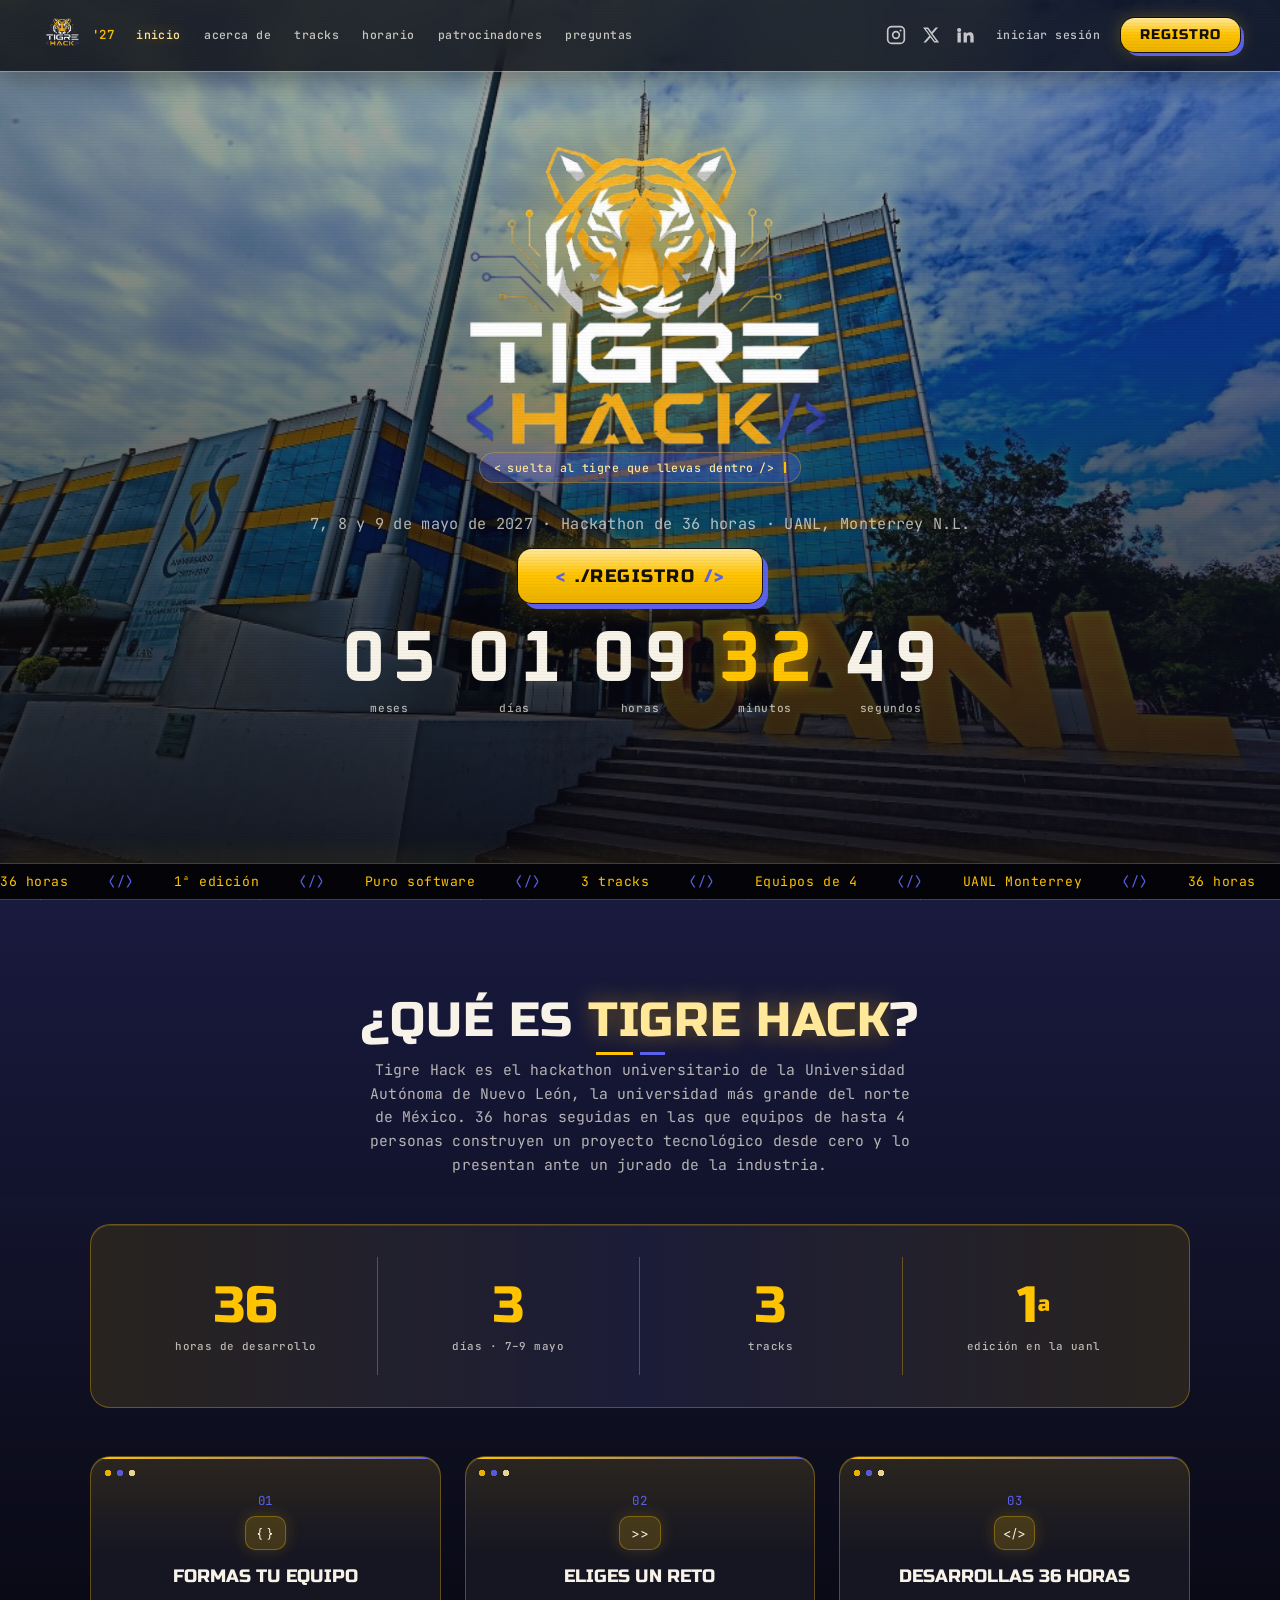
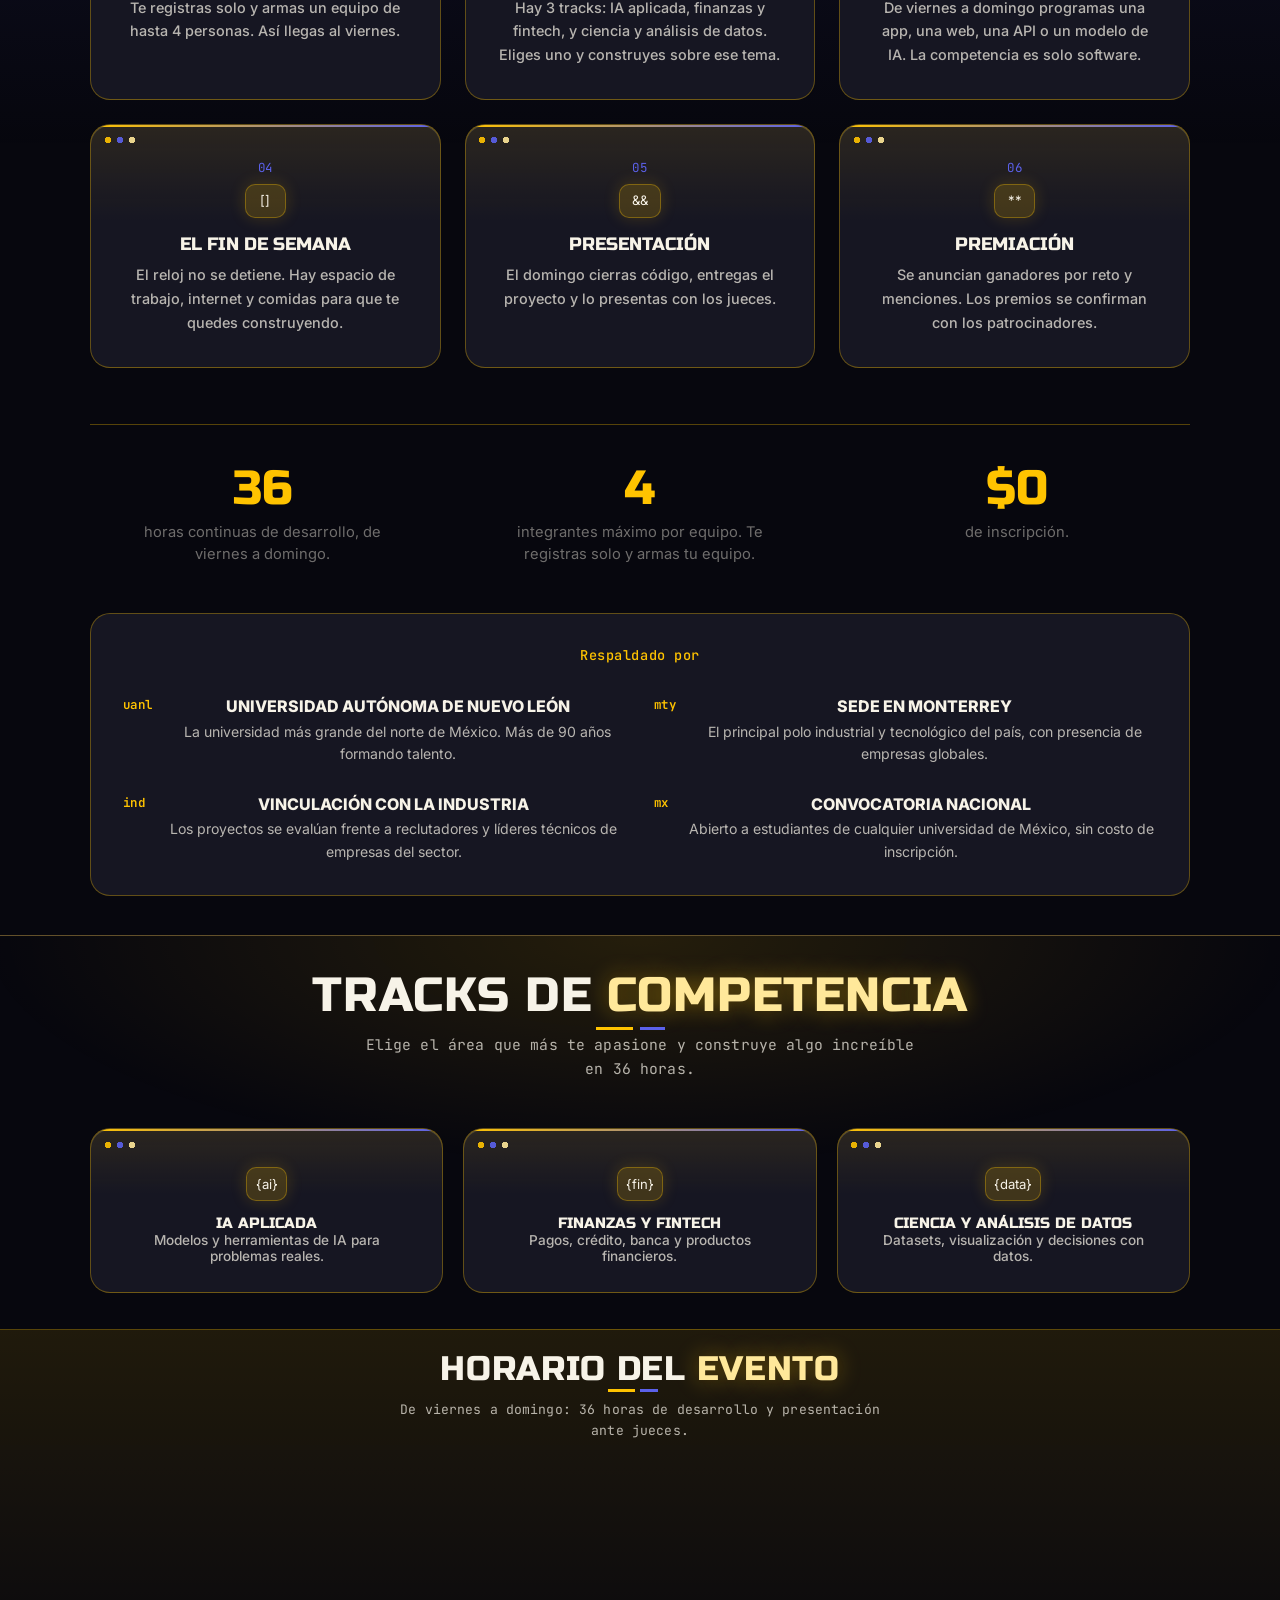
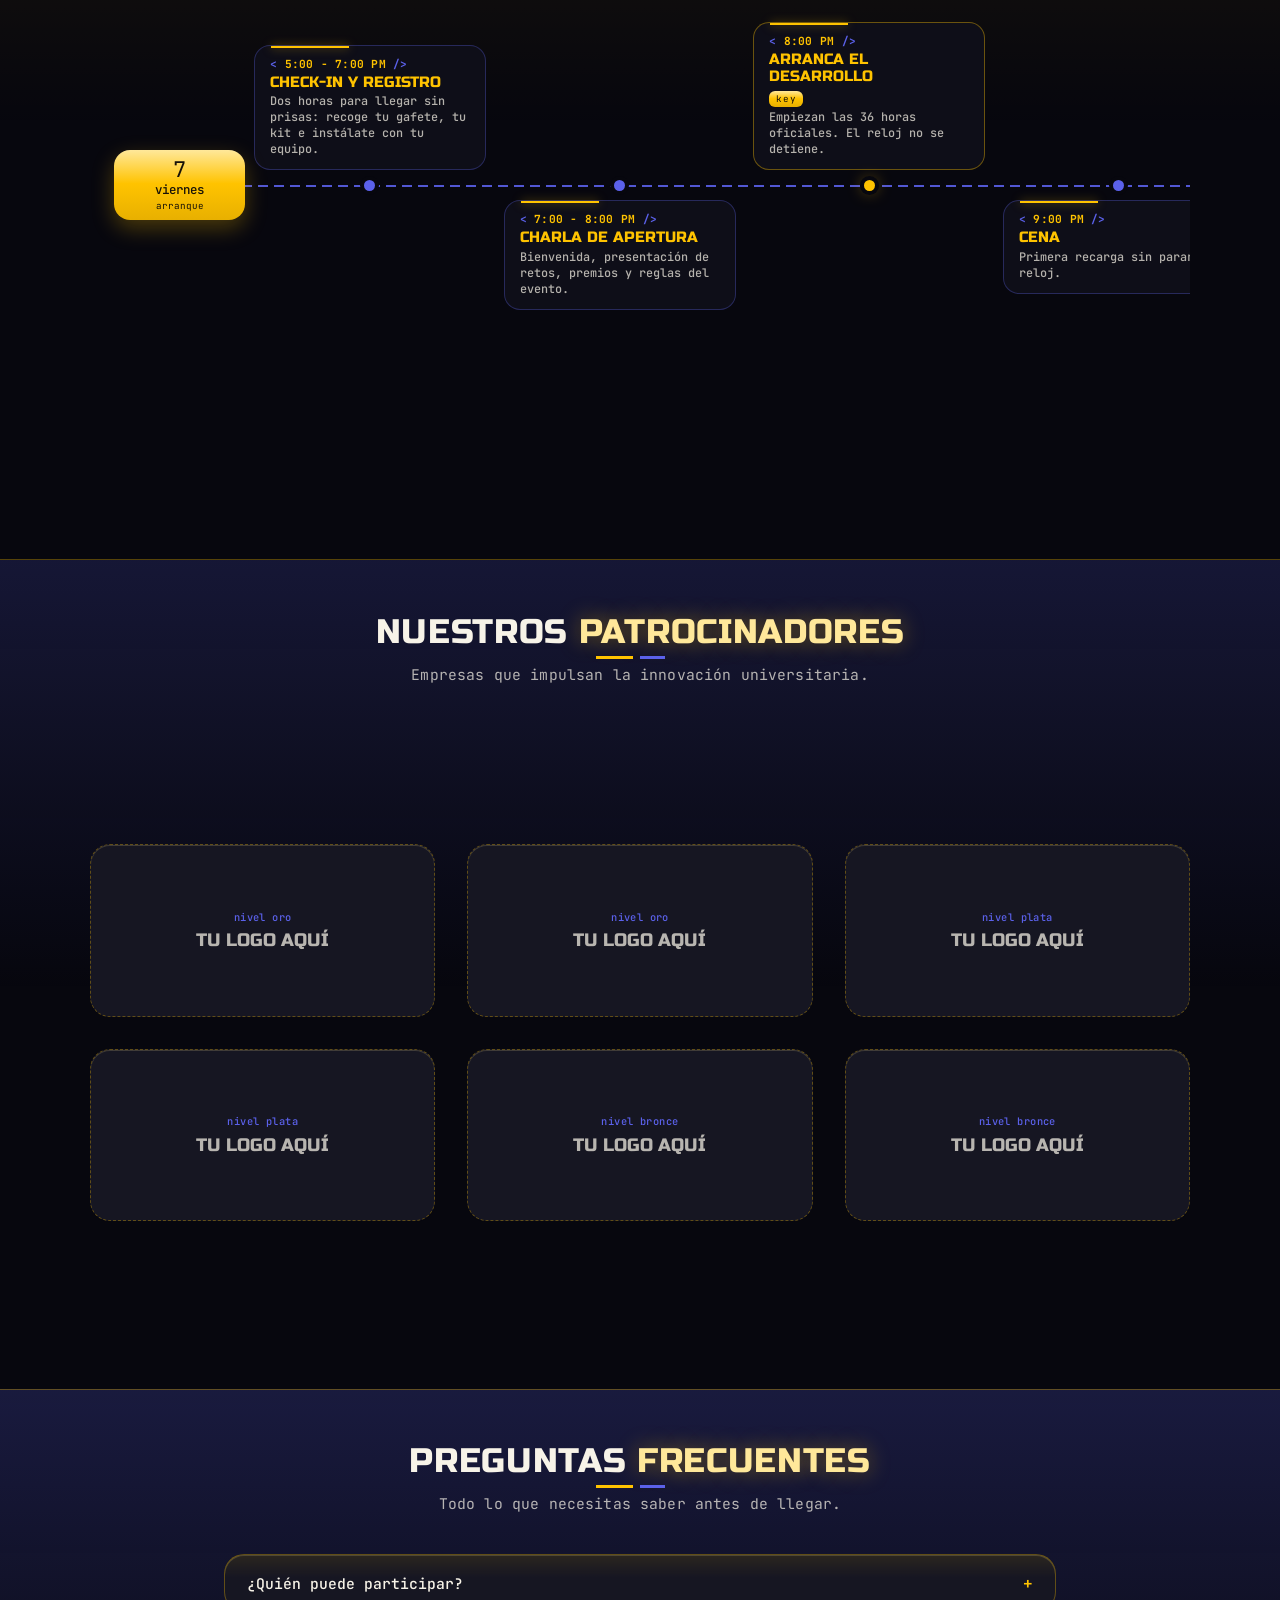
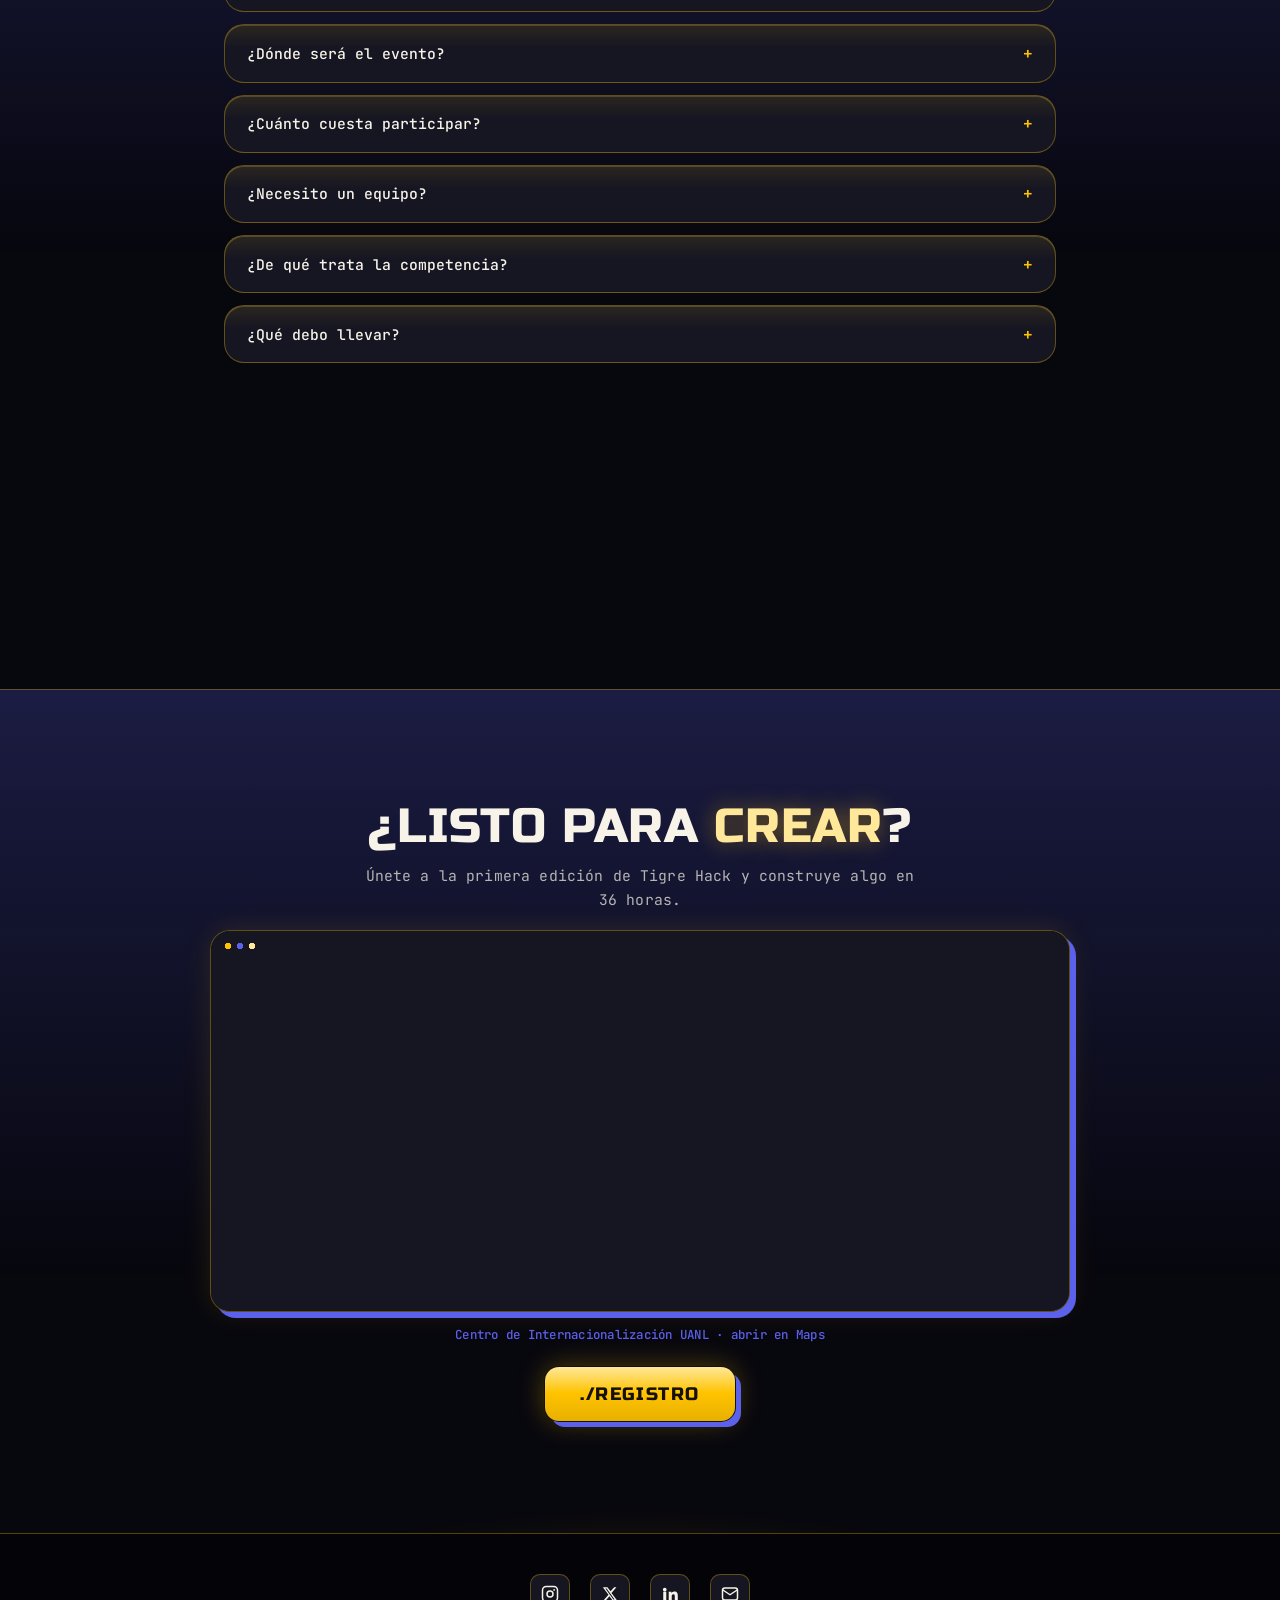
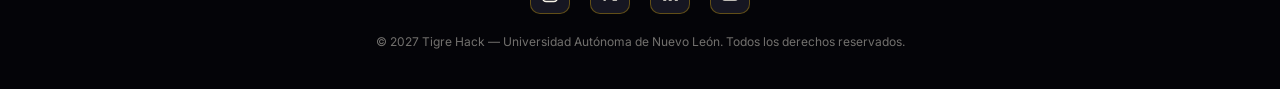
==== commit ed0477bc: "Ajusta el menú, el scroll de secciones y la barra del horario. Co-authored-by: Cursor <cursoragent@c" ====
--- a/index.html
+++ b/index.html
@@ -11,7 +11,7 @@
   <link rel="stylesheet" href="css/base.css" />
   <link rel="stylesheet" href="css/laptop.css" />
   <link rel="stylesheet" href="css/celular.css" />
-  <link rel="stylesheet" href="css/tigre.css?v=round37" />
+  <link rel="stylesheet" href="css/tigre.css?v=round49" />
 </head>
 <body class="page-logo">
   <div class="tiger-bg"></div>
@@ -24,9 +24,9 @@
     <div class="nav-links">
       <a href="#home" class="active">Inicio</a>
       <a href="#about">Acerca de</a>
+      <a href="#tracks">Tracks</a>
       <a href="#schedule">Horario</a>
       <a href="#sponsors">Patrocinadores</a>
-      <a href="#tracks">Tracks</a>
       <a href="#faq">Preguntas</a>
     </div>
     <div class="nav-right">
@@ -59,9 +59,9 @@
   <div class="mobile-menu" id="mobileMenu">
     <a href="#home" class="active">Inicio</a>
     <a href="#about">Acerca de</a>
+    <a href="#tracks">Tracks</a>
     <a href="#schedule">Horario</a>
     <a href="#sponsors">Patrocinadores</a>
-    <a href="#tracks">Tracks</a>
     <a href="#faq">Preguntas</a>
     <a href="login.html">Iniciar sesión</a>
     <a href="registro.html" class="mobile-register">Regístrate</a>
@@ -469,6 +469,6 @@
   </footer>
 
   <script src="js/auth.js?v=team2"></script>
-  <script src="js/app.js?v=horario14"></script>
+  <script src="js/app.js?v=horario18"></script>
 </body>
 </html>
--- a/css/laptop.css
+++ b/css/laptop.css
@@ -90,9 +90,9 @@
   body.page-logo .about { padding-bottom: 2.2rem; }
   body.page-logo .tracks { padding-top: 2.1rem; padding-bottom: 2.1rem; }
   body.page-logo .schedule { padding: 0; }
-  body.page-logo .schedule-pin { padding: 1.6rem 2rem 1.5rem; }
-  body.page-logo .faq { padding: 6.6rem 2rem 3.5rem; }
-  body.page-logo .sponsors { padding-top: 1.6rem; }
+  body.page-logo .schedule-pin { padding: 1.6rem 2rem 2.6rem; }
+  body.page-logo .faq { padding: 3.4rem 2rem 3.5rem; }
+  body.page-logo .sponsors { padding: 3.4rem 2rem 2.2rem; }
   .t-body h3 { font-size: 0.95rem; }
   .t-body p { font-size: 0.76rem; }
 
--- a/css/celular.css
+++ b/css/celular.css
@@ -131,8 +131,8 @@
   body.page-logo .about { padding-bottom: 1.8rem; }
   body.page-logo .tracks { padding-top: 1.8rem; padding-bottom: 1.8rem; }
   body.page-logo .schedule { padding: 0; }
-  body.page-logo .schedule-pin { padding: 1.2rem 1rem 1.1rem; }
-  body.page-logo .sponsors { padding-top: 1.4rem; }
+  body.page-logo .schedule-pin { padding: 1.2rem 1rem 2rem; }
+  body.page-logo .sponsors { padding: 2.8rem 1.15rem 1.8rem; }
   .t-body h3 { font-size: 0.95rem; }
   .t-body p { font-size: 0.82rem; }
 
@@ -141,7 +141,7 @@
   .sp-box { width: 42%; height: 70px; }
 
   .faq-list { gap: 0.7rem; }
-  body.page-logo .faq { padding: 5.6rem 1.15rem 3rem; }
+  body.page-logo .faq { padding: 2.8rem 1.15rem 3rem; }
   .faq-q { padding: 1rem 1rem; font-size: 0.92rem; }
   .faq-a { padding: 0 1rem 1rem; font-size: 0.86rem; }
 
--- a/css/tigre.css
+++ b/css/tigre.css
@@ -402,6 +402,7 @@
   background: radial-gradient(920px 320px at 50% 0%, rgba(255, 195, 0, 0.12), transparent 72%);
   padding-top: 2.2rem;
   padding-bottom: 2.2rem;
+  scroll-margin-top: var(--nav-h);
 }
 body.page-logo .sponsors {
   background: linear-gradient(180deg, rgba(91, 97, 234, 0.18) 0%, transparent 52%);
@@ -479,7 +480,7 @@
   flex: 1;
   min-height: calc(100svh - var(--nav-h));
   box-sizing: border-box;
-  padding: 1.4rem 1.5rem 1.35rem;
+  padding: 1.4rem 1.5rem 2.4rem;
   display: flex;
   flex-direction: column;
   justify-content: flex-start;
@@ -509,26 +510,69 @@
 body.page-logo .schedule-board {
   display: flex;
   align-items: center;
-  flex: 1;
+  flex: 0 1 auto;
   width: 100%;
   min-height: 0;
-  overflow-x: auto;
+  margin-top: auto;
+  margin-bottom: auto;
+  overflow-x: scroll;
   overflow-y: hidden;
-  padding: 0.2rem 0 0.2rem;
+  padding: 0.2rem 0 0.35rem;
   scroll-snap-type: x proximity;
   overscroll-behavior-x: contain;
   -webkit-overflow-scrolling: touch;
-  scrollbar-color: var(--oro) rgba(255, 195, 0, 0.12);
-  scrollbar-width: thin;
-}
-body.page-logo .schedule-board::-webkit-scrollbar { height: 8px; }
-body.page-logo .schedule-board::-webkit-scrollbar-track {
-  background: rgba(255, 195, 0, 0.08);
+}
+body.page-logo .schedule-board::-webkit-scrollbar {
+  height: 10px;
+  background: rgba(255, 195, 0, 0.2);
+}
+body.page-logo .schedule-board::-webkit-scrollbar-track,
+body.page-logo .schedule-board::-webkit-scrollbar-track:hover,
+body.page-logo .schedule-board::-webkit-scrollbar-track:active {
+  background: rgba(255, 195, 0, 0.2);
   border-radius: 99px;
-}
-body.page-logo .schedule-board::-webkit-scrollbar-thumb {
-  background: var(--gold-grad);
+  box-shadow: none;
+}
+body.page-logo .schedule-board::-webkit-scrollbar-thumb,
+body.page-logo .schedule-board::-webkit-scrollbar-thumb:hover,
+body.page-logo .schedule-board::-webkit-scrollbar-thumb:active,
+body.page-logo .schedule-board::-webkit-scrollbar-thumb:window-inactive,
+body.page-logo .schedule-board::-webkit-scrollbar-thumb:horizontal,
+body.page-logo .schedule-board::-webkit-scrollbar-thumb:horizontal:hover,
+body.page-logo .schedule-board::-webkit-scrollbar-thumb:horizontal:active {
+  background: #ffc300 !important;
+  background-color: #ffc300 !important;
+  background-image: none !important;
+  border: 0;
   border-radius: 99px;
+  box-shadow: none;
+  opacity: 1;
+  filter: none;
+}
+body.page-logo .schedule-board::-webkit-scrollbar-button {
+  display: block;
+  width: 14px;
+  height: 10px;
+  border: 0;
+  background-color: transparent;
+  background-repeat: no-repeat;
+  background-position: center;
+  background-size: 9px 9px;
+}
+body.page-logo .schedule-board::-webkit-scrollbar-button:horizontal:start:increment,
+body.page-logo .schedule-board::-webkit-scrollbar-button:horizontal:end:decrement {
+  display: none;
+  width: 0;
+}
+body.page-logo .schedule-board::-webkit-scrollbar-button:horizontal:decrement,
+body.page-logo .schedule-board::-webkit-scrollbar-button:horizontal:decrement:hover,
+body.page-logo .schedule-board::-webkit-scrollbar-button:horizontal:decrement:active {
+  background-image: url("data:image/svg+xml,%3Csvg xmlns='http://www.w3.org/2000/svg' viewBox='0 0 10 10'%3E%3Cpath fill='%23ffc300' d='M7.2 1.2 3.2 5l4 3.8'/%3E%3C/svg%3E");
+}
+body.page-logo .schedule-board::-webkit-scrollbar-button:horizontal:increment,
+body.page-logo .schedule-board::-webkit-scrollbar-button:horizontal:increment:hover,
+body.page-logo .schedule-board::-webkit-scrollbar-button:horizontal:increment:active {
+  background-image: url("data:image/svg+xml,%3Csvg xmlns='http://www.w3.org/2000/svg' viewBox='0 0 10 10'%3E%3Cpath fill='%23ffc300' d='M2.8 1.2 6.8 5l-4 3.8'/%3E%3C/svg%3E");
 }
 body.page-logo .schedule .timeline,
 body.page-logo .schedule .timeline.is-on,
@@ -643,7 +687,31 @@
   right: auto;
 }
 body.page-logo .sponsors {
-  padding-top: 1.6rem;
+  min-height: calc(100svh - var(--nav-h));
+  box-sizing: border-box;
+  padding: 3.4rem 1.5rem 2.2rem;
+  scroll-margin-top: var(--nav-h);
+  display: flex;
+  flex-direction: column;
+  justify-content: flex-start;
+}
+body.page-logo .sponsors .container {
+  width: 100%;
+  flex: 1;
+  display: flex;
+  flex-direction: column;
+  min-height: 0;
+}
+body.page-logo .sponsors .s-title {
+  font-size: clamp(1.5rem, 3vw, 2.1rem);
+  margin-bottom: 0.3rem;
+}
+body.page-logo .sponsors .s-sub {
+  margin: 0.5rem auto 1.6rem;
+}
+body.page-logo .sponsors-row {
+  flex: 1;
+  align-content: center;
 }
 
 body.page-logo .stat-strip {
@@ -1096,8 +1164,8 @@
 body.page-logo .faq {
   min-height: 100svh;
   box-sizing: border-box;
-  padding: 6.6rem 1.5rem 3.5rem;
-  scroll-margin-top: 0;
+  padding: 3.4rem 1.5rem 3.5rem;
+  scroll-margin-top: var(--nav-h);
   display: flex;
   flex-direction: column;
   justify-content: flex-start;
@@ -1107,7 +1175,7 @@
   margin-bottom: 0.3rem;
 }
 body.page-logo .faq .s-sub {
-  margin: 0.5rem auto 1.35rem;
+  margin: 0.5rem auto 2.4rem;
 }
 body.page-logo .faq .container {
   width: 100%;
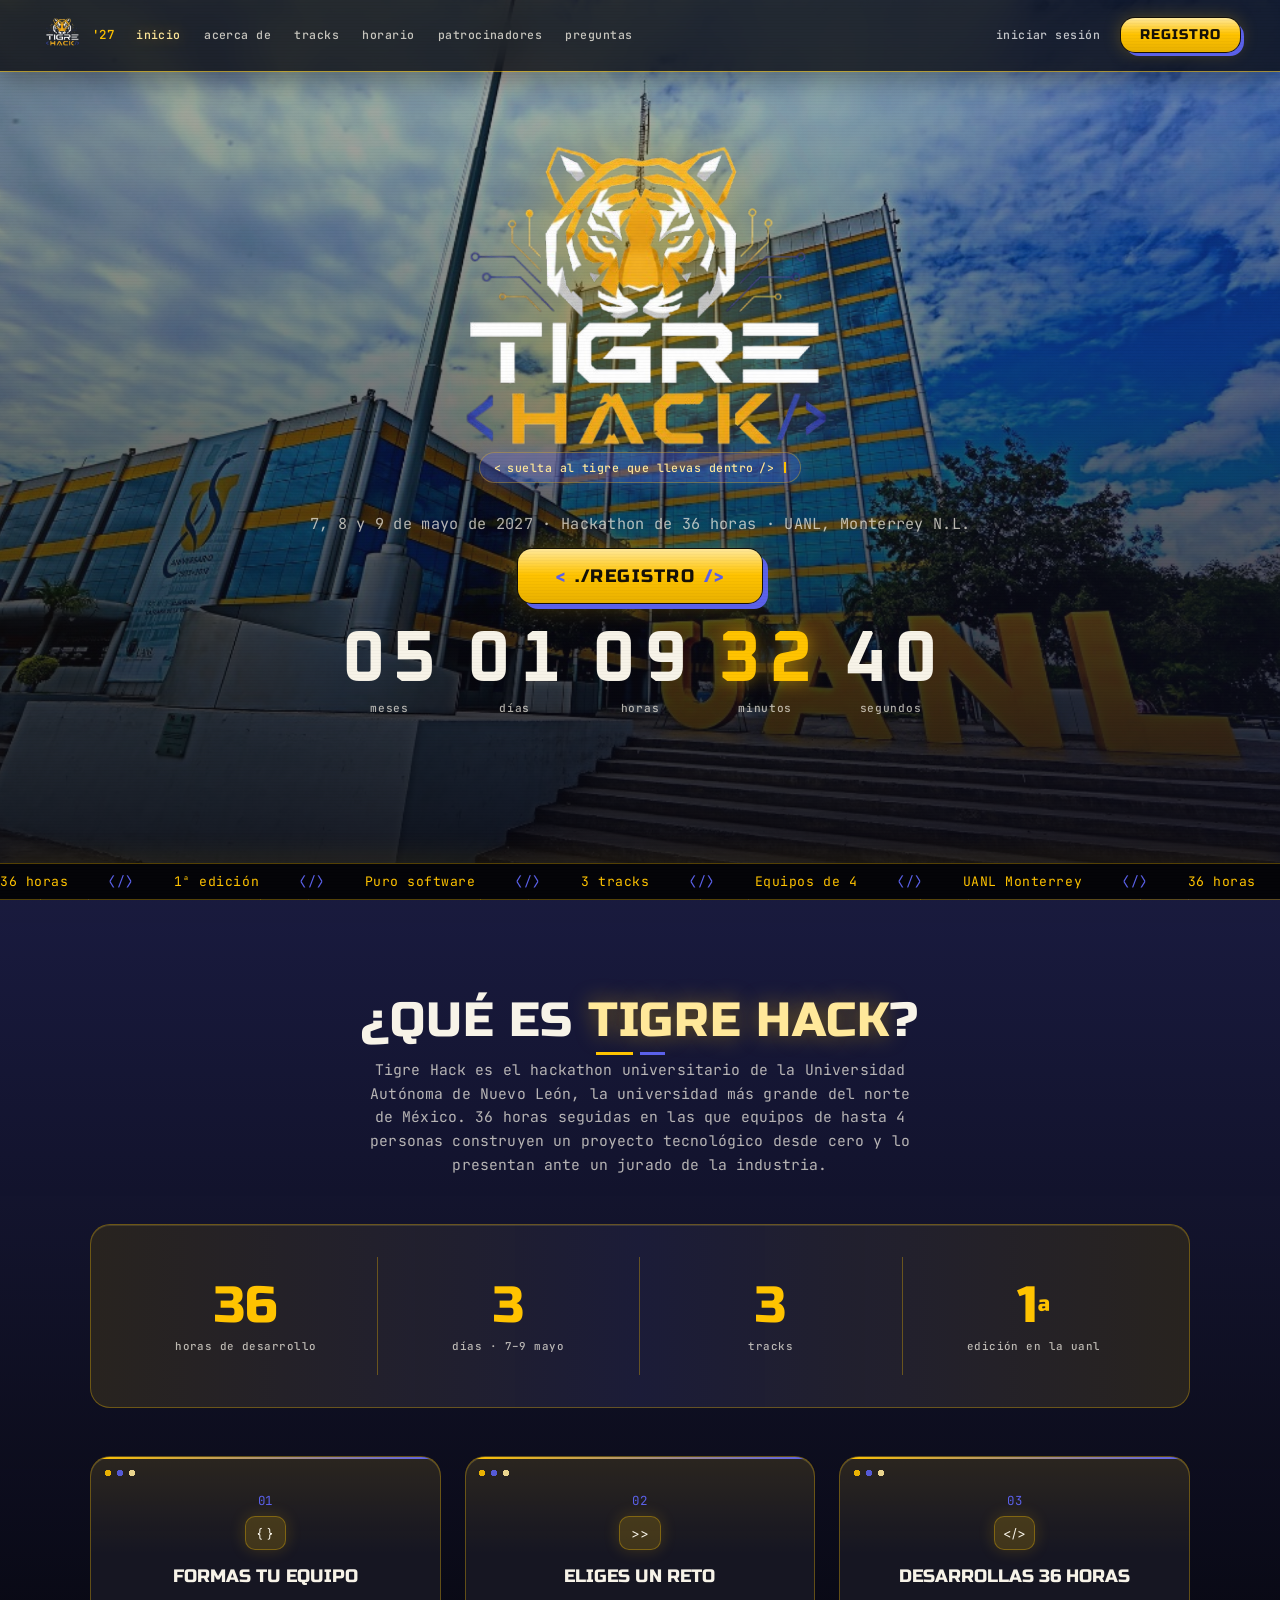
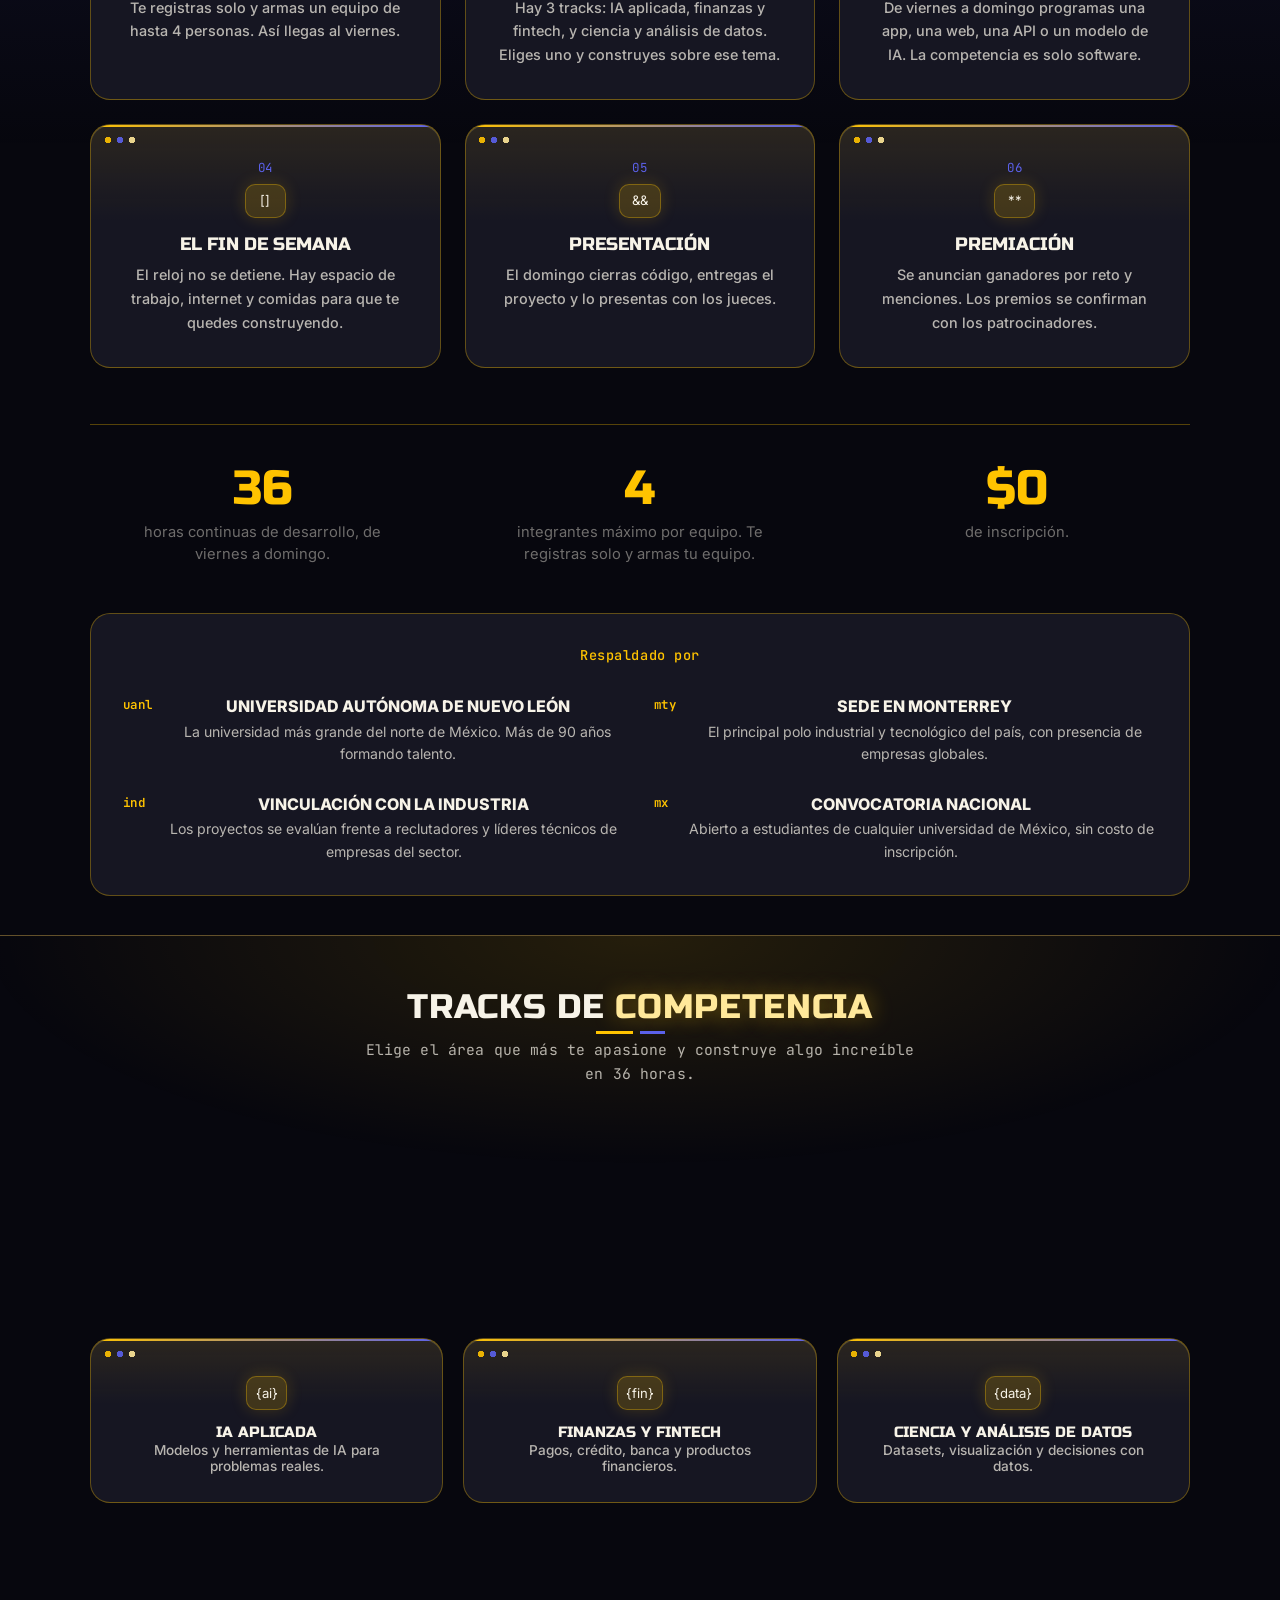
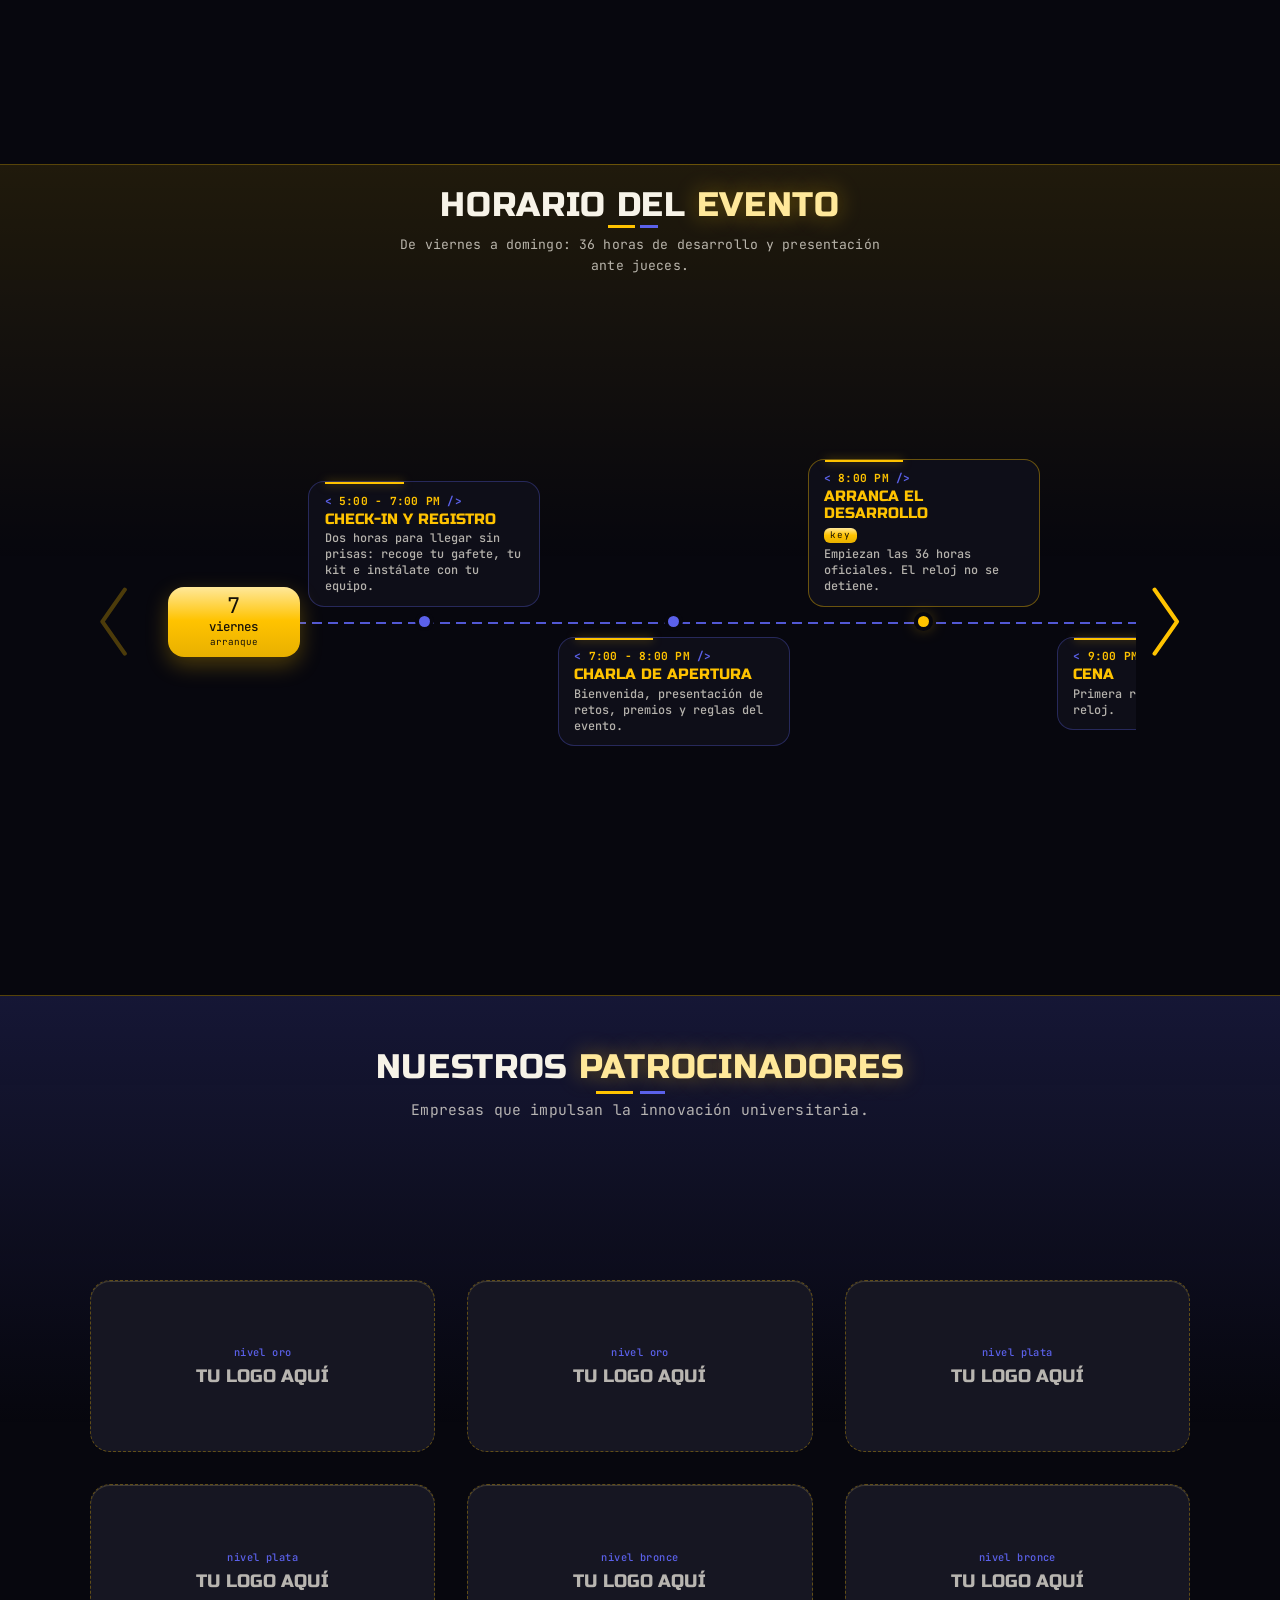
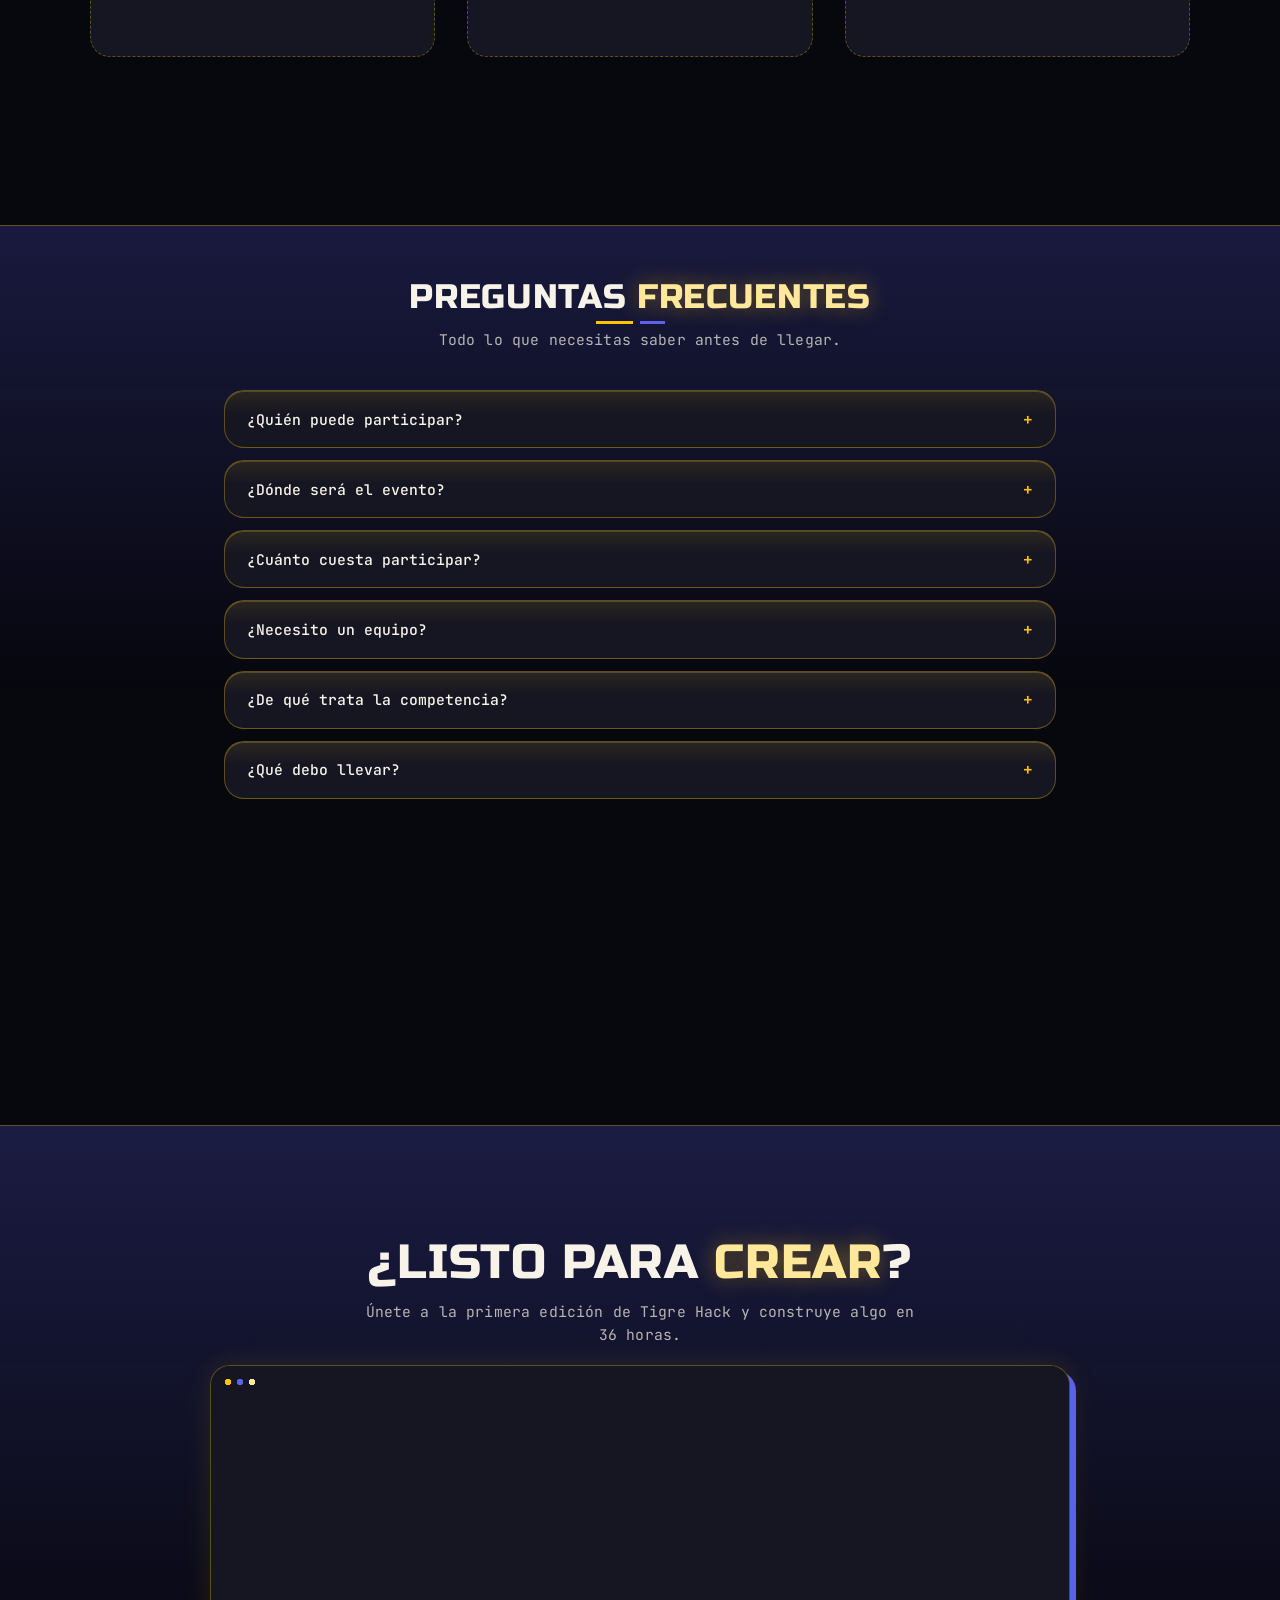
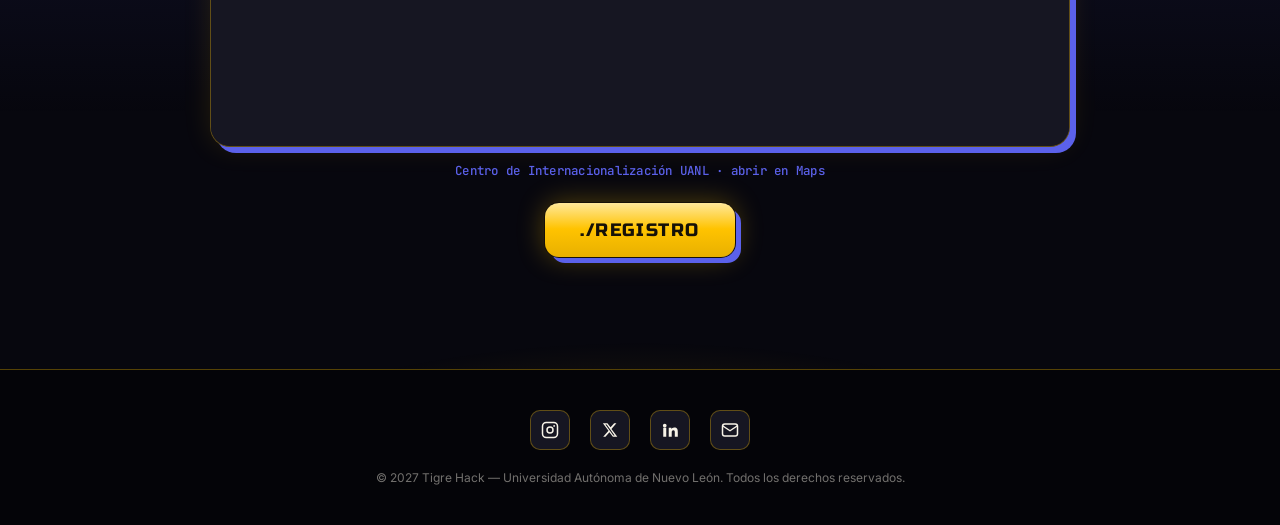
==== commit 79400cd6: "Ajusta horario, Tracks, menú de cuenta y el registro con SQLite. Co-authored-by: Cursor <cursoragent" ====
--- a/index.html
+++ b/index.html
@@ -11,7 +11,7 @@
   <link rel="stylesheet" href="css/base.css" />
   <link rel="stylesheet" href="css/laptop.css" />
   <link rel="stylesheet" href="css/celular.css" />
-  <link rel="stylesheet" href="css/tigre.css?v=round49" />
+  <link rel="stylesheet" href="css/tigre.css?v=round60" />
 </head>
 <body class="page-logo">
   <div class="tiger-bg"></div>
@@ -30,24 +30,6 @@
       <a href="#faq">Preguntas</a>
     </div>
     <div class="nav-right">
-      <!-- Cambia el href por el link real de cada red -->
-      <a href="#" target="_blank" rel="noopener" title="Instagram" aria-label="Instagram">
-        <svg viewBox="0 0 24 24" fill="none" stroke="currentColor" stroke-width="2" stroke-linecap="round" stroke-linejoin="round">
-          <rect x="2" y="2" width="20" height="20" rx="5" />
-          <circle cx="12" cy="12" r="4" />
-          <circle cx="17.5" cy="6.5" r="1.2" fill="currentColor" stroke="none" />
-        </svg>
-      </a>
-      <a href="#" target="_blank" rel="noopener" title="X" aria-label="X">
-        <svg viewBox="0 0 24 24" fill="currentColor">
-          <path d="M17.53 3h3.02l-6.6 7.54L21.75 21h-5.9l-4.62-5.9L5.94 21H2.92l7.06-8.07L2.5 3h6.05l4.18 5.4L17.53 3Zm-1.06 16.2h1.67L7.6 4.71H5.81l10.66 14.49Z" />
-        </svg>
-      </a>
-      <a href="#" target="_blank" rel="noopener" title="LinkedIn" aria-label="LinkedIn">
-        <svg viewBox="0 0 24 24" fill="currentColor">
-          <path d="M4.98 3.5a2.5 2.5 0 1 1 0 5 2.5 2.5 0 0 1 0-5ZM3 9h4v12H3V9Zm7 0h3.8v1.7h.05c.53-.95 1.83-1.95 3.77-1.95 4.03 0 4.78 2.5 4.78 5.76V21h-4v-5.6c0-1.34-.02-3.07-1.9-3.07-1.9 0-2.2 1.46-2.2 2.97V21h-4V9Z" />
-        </svg>
-      </a>
       <a href="login.html" class="nav-login">Iniciar sesión</a>
       <a href="registro.html" class="nav-cta">Registro</a>
     </div>
@@ -243,7 +225,14 @@
       <h2 class="s-title clawed">Horario del <span>Evento</span></h2>
       <p class="s-sub">De viernes a domingo: 36 horas de desarrollo y presentación ante jueces.</p>
 
-      <div class="schedule-board">
+      <div class="schedule-track">
+        <button type="button" class="sched-arrow" id="schedPrev" aria-label="Ver eventos anteriores">
+          <svg viewBox="0 0 24 48" fill="none" aria-hidden="true">
+            <path d="M18 4L4 24l14 20" stroke="currentColor" stroke-width="2.6" stroke-linecap="round" stroke-linejoin="round"/>
+          </svg>
+        </button>
+        <div class="schedule-board">
+          <div class="schedule-strip" id="scheduleStrip">
         <div class="timeline is-on" id="timeline-all">
           <div class="t-marker">
             <span class="dt-num">7</span>
@@ -367,6 +356,13 @@
             </div>
           </article>
         </div>
+          </div>
+      </div>
+        <button type="button" class="sched-arrow" id="schedNext" aria-label="Ver más eventos">
+          <svg viewBox="0 0 24 48" fill="none" aria-hidden="true">
+            <path d="M6 4l14 20L6 44" stroke="currentColor" stroke-width="2.6" stroke-linecap="round" stroke-linejoin="round"/>
+          </svg>
+        </button>
       </div>
     </div>
     </div>
@@ -468,7 +464,7 @@
     <p>© 2027 Tigre Hack — Universidad Autónoma de Nuevo León. Todos los derechos reservados.</p>
   </footer>
 
-  <script src="js/auth.js?v=team2"></script>
-  <script src="js/app.js?v=horario18"></script>
+  <script src="js/auth.js?v=team3"></script>
+  <script src="js/app.js?v=horario25"></script>
 </body>
 </html>
--- a/css/tigre.css
+++ b/css/tigre.css
@@ -399,10 +399,33 @@
   color: var(--blanco);
 }
 body.page-logo .tracks {
+  min-height: calc(100svh - var(--nav-h));
+  box-sizing: border-box;
   background: radial-gradient(920px 320px at 50% 0%, rgba(255, 195, 0, 0.12), transparent 72%);
-  padding-top: 2.2rem;
-  padding-bottom: 2.2rem;
+  padding: 3.4rem 1.5rem 2.2rem;
   scroll-margin-top: var(--nav-h);
+  display: flex;
+  flex-direction: column;
+  justify-content: flex-start;
+}
+body.page-logo .tracks .container {
+  width: 100%;
+  flex: 1;
+  display: flex;
+  flex-direction: column;
+  min-height: 0;
+}
+body.page-logo .tracks .s-title {
+  font-size: clamp(1.5rem, 3vw, 2.1rem);
+  margin-bottom: 0.3rem;
+}
+body.page-logo .tracks .s-sub {
+  margin: 0.5rem auto 1.6rem;
+}
+body.page-logo .tracks-grid {
+  flex: 1;
+  align-content: center;
+  width: 100%;
 }
 body.page-logo .sponsors {
   background: linear-gradient(180deg, rgba(91, 97, 234, 0.18) 0%, transparent 52%);
@@ -507,72 +530,79 @@
   margin: 0.4rem auto 0.7rem;
   font-size: 0.82rem;
 }
-body.page-logo .schedule-board {
+body.page-logo .schedule-track {
+  position: relative;
   display: flex;
   align-items: center;
   flex: 0 1 auto;
   width: 100%;
+  min-width: 0;
   min-height: 0;
   margin-top: auto;
   margin-bottom: auto;
-  overflow-x: scroll;
+  padding: 0 3.4rem;
+}
+body.page-logo .sched-arrow {
+  position: absolute;
+  top: 50%;
+  z-index: 4;
+  display: flex;
+  align-items: center;
+  justify-content: center;
+  width: 3.2rem;
+  height: 5.6rem;
+  padding: 0;
+  border: 0;
+  border-radius: 0;
+  background: none;
+  box-shadow: none;
+  color: var(--oro);
+  cursor: pointer;
+  transform: translateY(-50%);
+}
+body.page-logo .sched-arrow svg {
+  display: block;
+  width: 2.4rem;
+  height: 4.8rem;
+}
+body.page-logo #schedPrev { left: 0; }
+body.page-logo #schedNext { right: 0; }
+body.page-logo .sched-arrow:hover:not(:disabled) {
+  color: var(--oro-hi);
+  filter: drop-shadow(0 0 12px rgba(255, 195, 0, 0.55));
+}
+body.page-logo .sched-arrow:disabled {
+  opacity: 0.28;
+  cursor: default;
+  filter: none;
+}
+body.page-logo .schedule-board {
+  display: block;
+  flex: 1 1 auto;
+  width: 100%;
+  min-width: 0;
+  min-height: 0;
+  overflow-x: auto;
   overflow-y: hidden;
-  padding: 0.2rem 0 0.35rem;
-  scroll-snap-type: x proximity;
+  padding: 0.2rem 0;
   overscroll-behavior-x: contain;
   -webkit-overflow-scrolling: touch;
+  scrollbar-width: none;
+  -ms-overflow-style: none;
+  cursor: grab;
+}
+body.page-logo .schedule-board.is-dragging {
+  cursor: grabbing;
+  user-select: none;
 }
 body.page-logo .schedule-board::-webkit-scrollbar {
-  height: 10px;
-  background: rgba(255, 195, 0, 0.2);
-}
-body.page-logo .schedule-board::-webkit-scrollbar-track,
-body.page-logo .schedule-board::-webkit-scrollbar-track:hover,
-body.page-logo .schedule-board::-webkit-scrollbar-track:active {
-  background: rgba(255, 195, 0, 0.2);
-  border-radius: 99px;
-  box-shadow: none;
-}
-body.page-logo .schedule-board::-webkit-scrollbar-thumb,
-body.page-logo .schedule-board::-webkit-scrollbar-thumb:hover,
-body.page-logo .schedule-board::-webkit-scrollbar-thumb:active,
-body.page-logo .schedule-board::-webkit-scrollbar-thumb:window-inactive,
-body.page-logo .schedule-board::-webkit-scrollbar-thumb:horizontal,
-body.page-logo .schedule-board::-webkit-scrollbar-thumb:horizontal:hover,
-body.page-logo .schedule-board::-webkit-scrollbar-thumb:horizontal:active {
-  background: #ffc300 !important;
-  background-color: #ffc300 !important;
-  background-image: none !important;
-  border: 0;
-  border-radius: 99px;
-  box-shadow: none;
-  opacity: 1;
-  filter: none;
-}
-body.page-logo .schedule-board::-webkit-scrollbar-button {
-  display: block;
-  width: 14px;
-  height: 10px;
-  border: 0;
-  background-color: transparent;
-  background-repeat: no-repeat;
-  background-position: center;
-  background-size: 9px 9px;
-}
-body.page-logo .schedule-board::-webkit-scrollbar-button:horizontal:start:increment,
-body.page-logo .schedule-board::-webkit-scrollbar-button:horizontal:end:decrement {
   display: none;
   width: 0;
-}
-body.page-logo .schedule-board::-webkit-scrollbar-button:horizontal:decrement,
-body.page-logo .schedule-board::-webkit-scrollbar-button:horizontal:decrement:hover,
-body.page-logo .schedule-board::-webkit-scrollbar-button:horizontal:decrement:active {
-  background-image: url("data:image/svg+xml,%3Csvg xmlns='http://www.w3.org/2000/svg' viewBox='0 0 10 10'%3E%3Cpath fill='%23ffc300' d='M7.2 1.2 3.2 5l4 3.8'/%3E%3C/svg%3E");
-}
-body.page-logo .schedule-board::-webkit-scrollbar-button:horizontal:increment,
-body.page-logo .schedule-board::-webkit-scrollbar-button:horizontal:increment:hover,
-body.page-logo .schedule-board::-webkit-scrollbar-button:horizontal:increment:active {
-  background-image: url("data:image/svg+xml,%3Csvg xmlns='http://www.w3.org/2000/svg' viewBox='0 0 10 10'%3E%3Cpath fill='%23ffc300' d='M2.8 1.2 6.8 5l-4 3.8'/%3E%3C/svg%3E");
+  height: 0;
+}
+body.page-logo .schedule-strip {
+  display: flex;
+  width: max-content;
 }
 body.page-logo .schedule .timeline,
 body.page-logo .schedule .timeline.is-on,
@@ -1378,6 +1408,15 @@
     left: 1rem;
     right: auto;
   }
+  body.page-logo .schedule-track { padding: 0 2.4rem; }
+  body.page-logo .sched-arrow {
+    width: 2.4rem;
+    height: 4.4rem;
+  }
+  body.page-logo .sched-arrow svg {
+    width: 1.8rem;
+    height: 3.6rem;
+  }
   body.page-logo .schedule-board { min-height: 0; }
   .nav-cta { font-size: 0.72rem; padding: 0.45rem 0.85rem; }
   body.page-logo .countdown { flex-wrap: wrap; gap: 0.9rem 1.1rem; }
